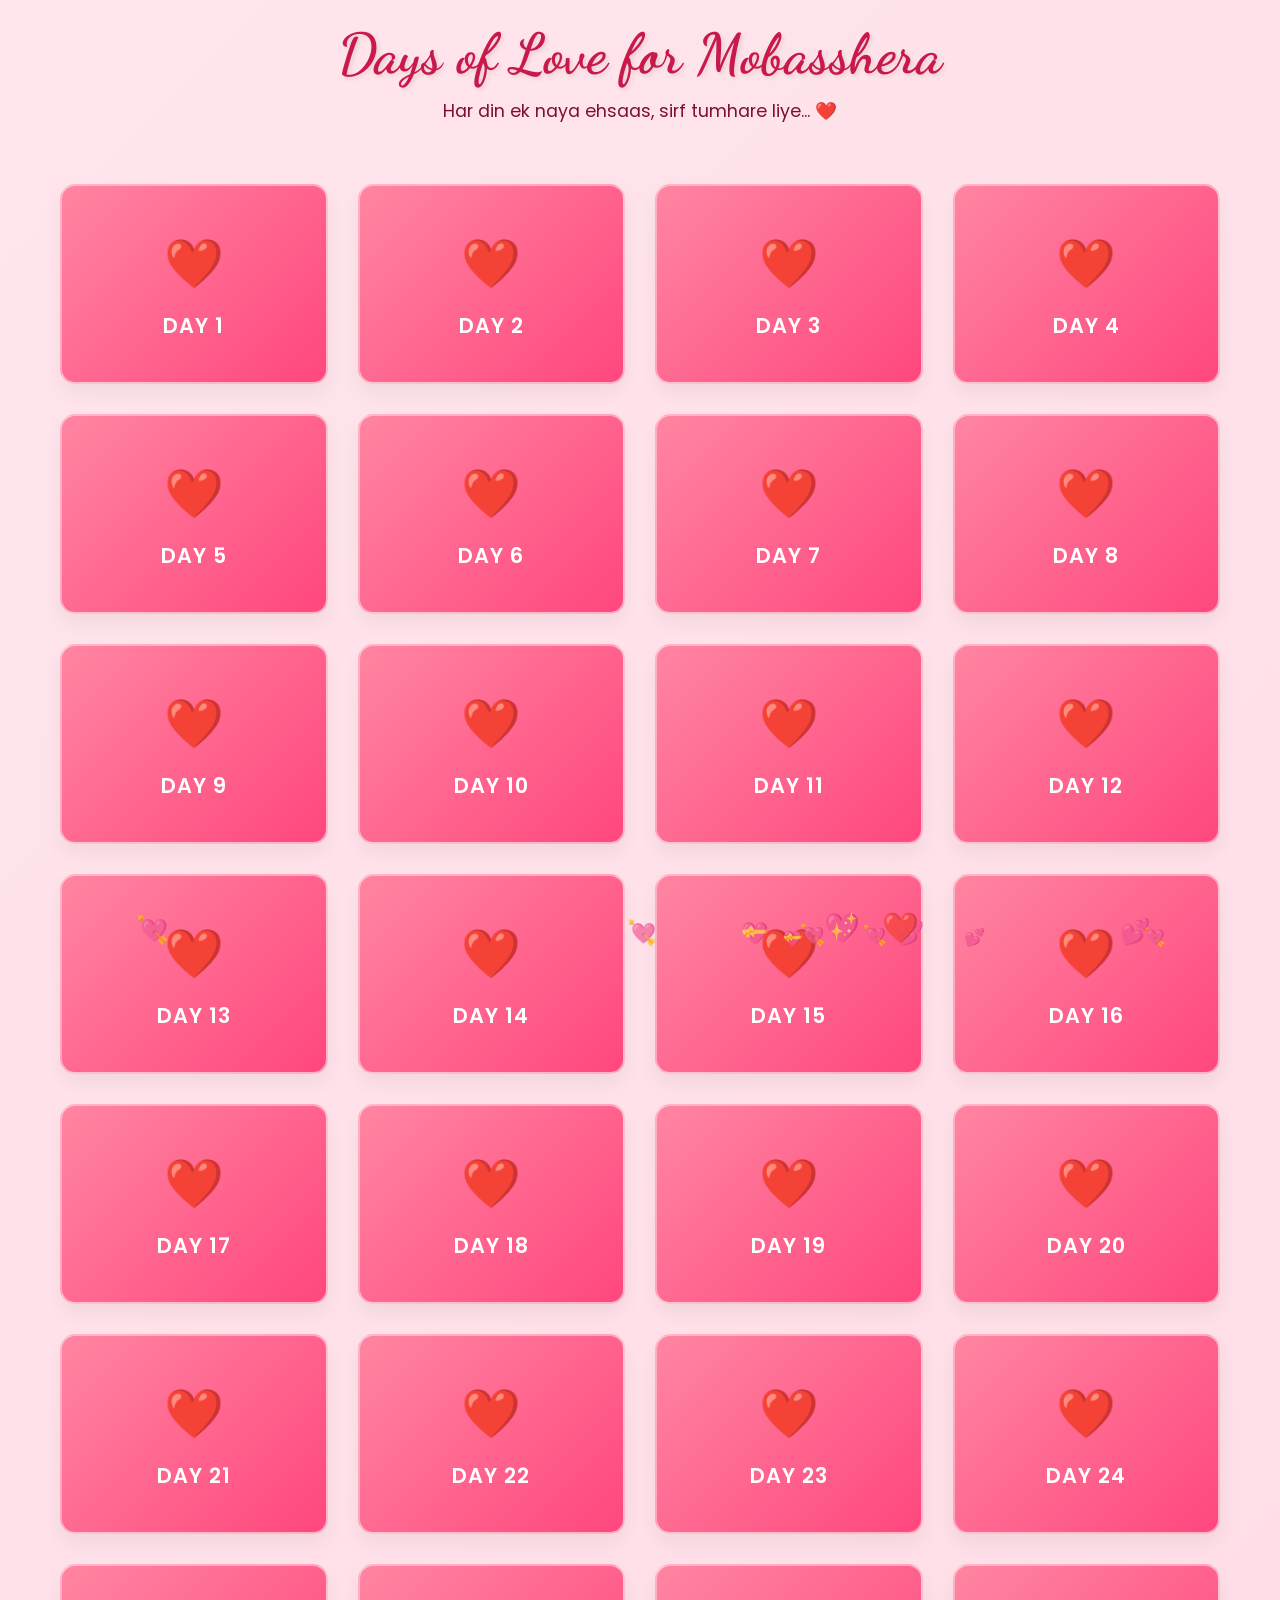
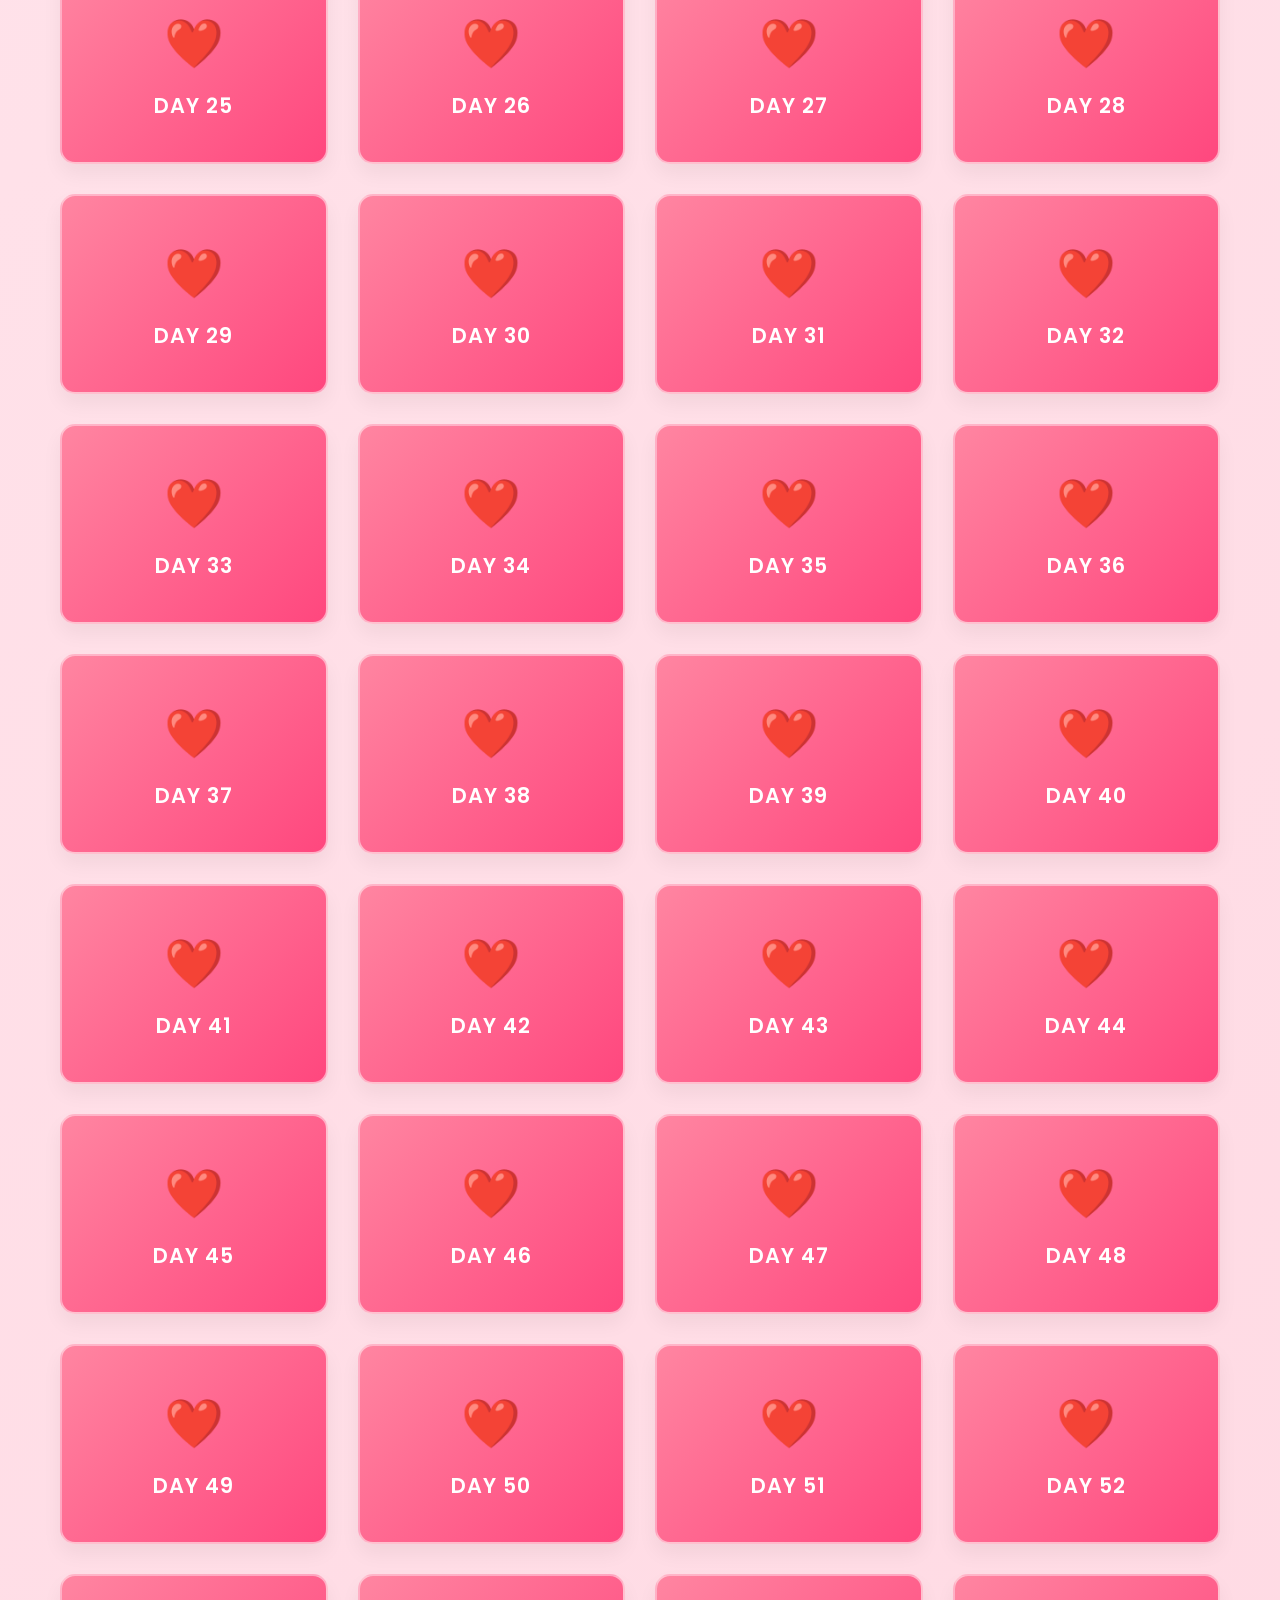
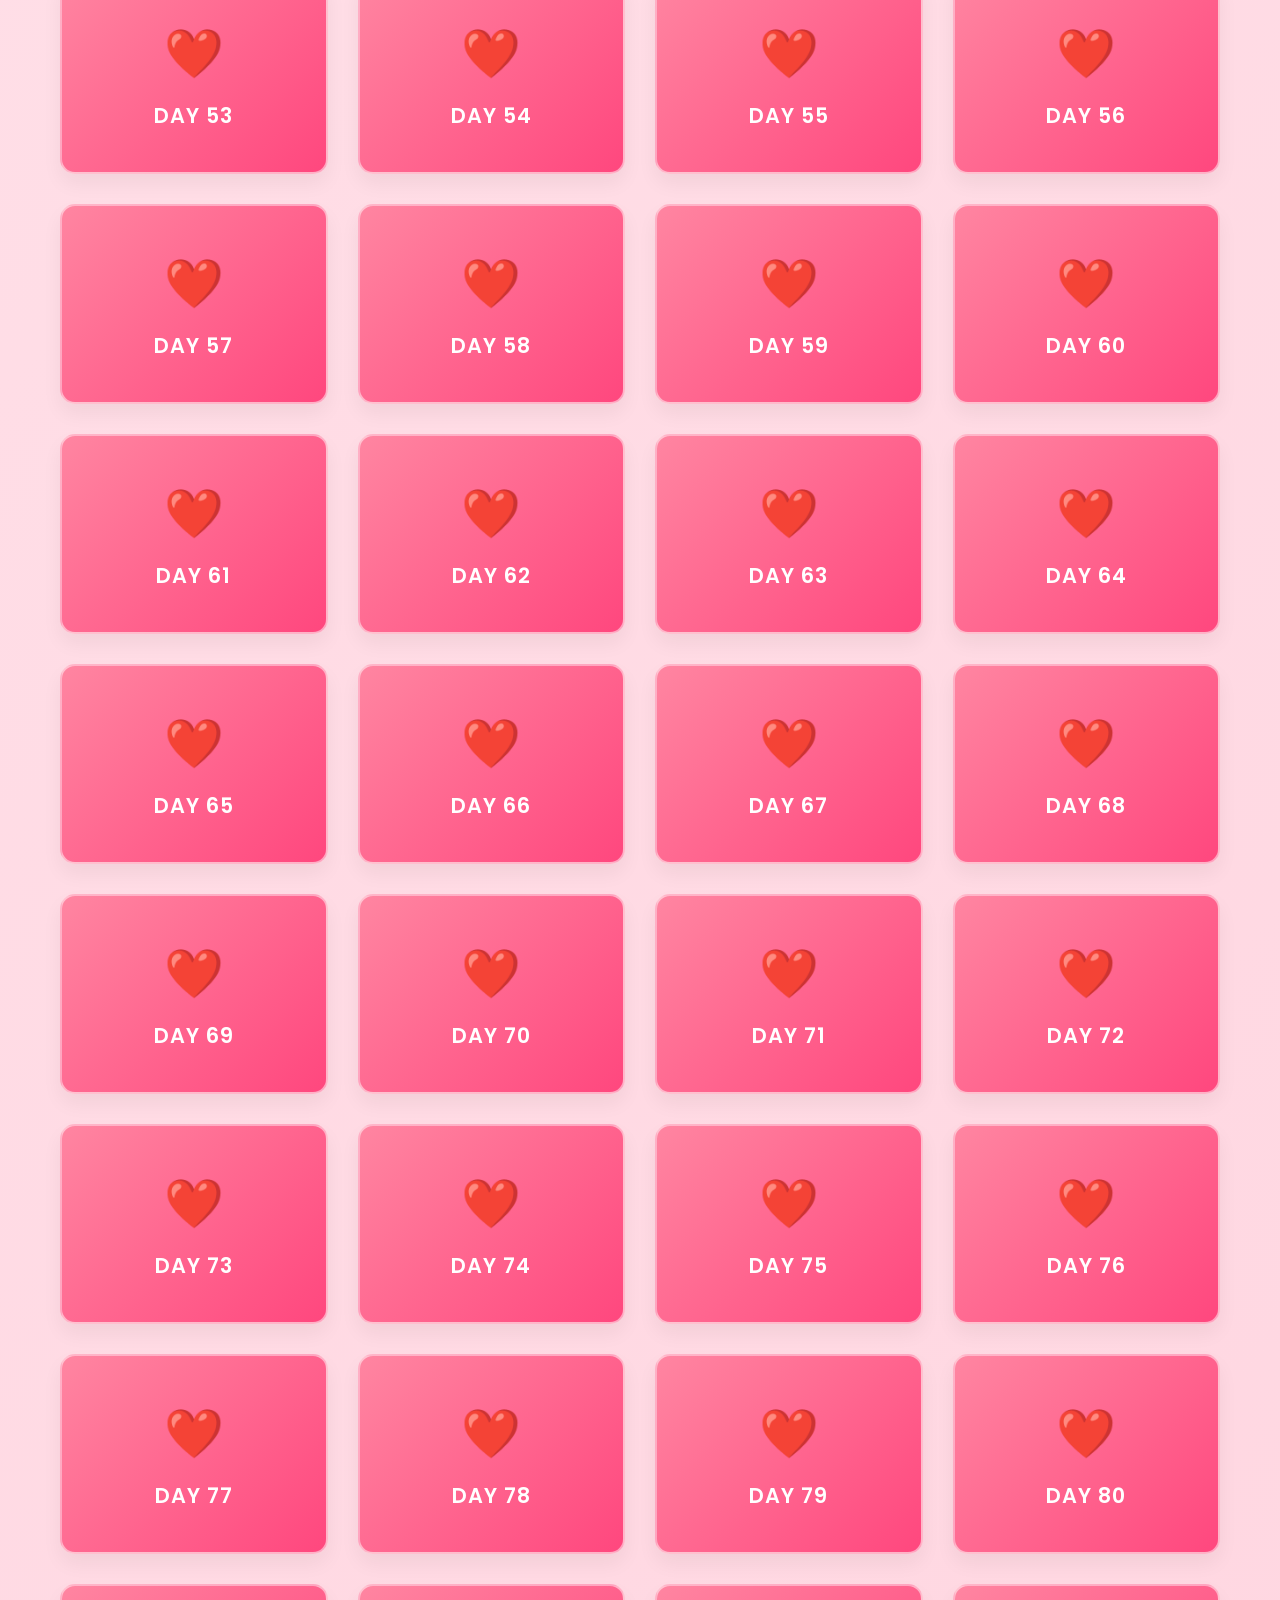
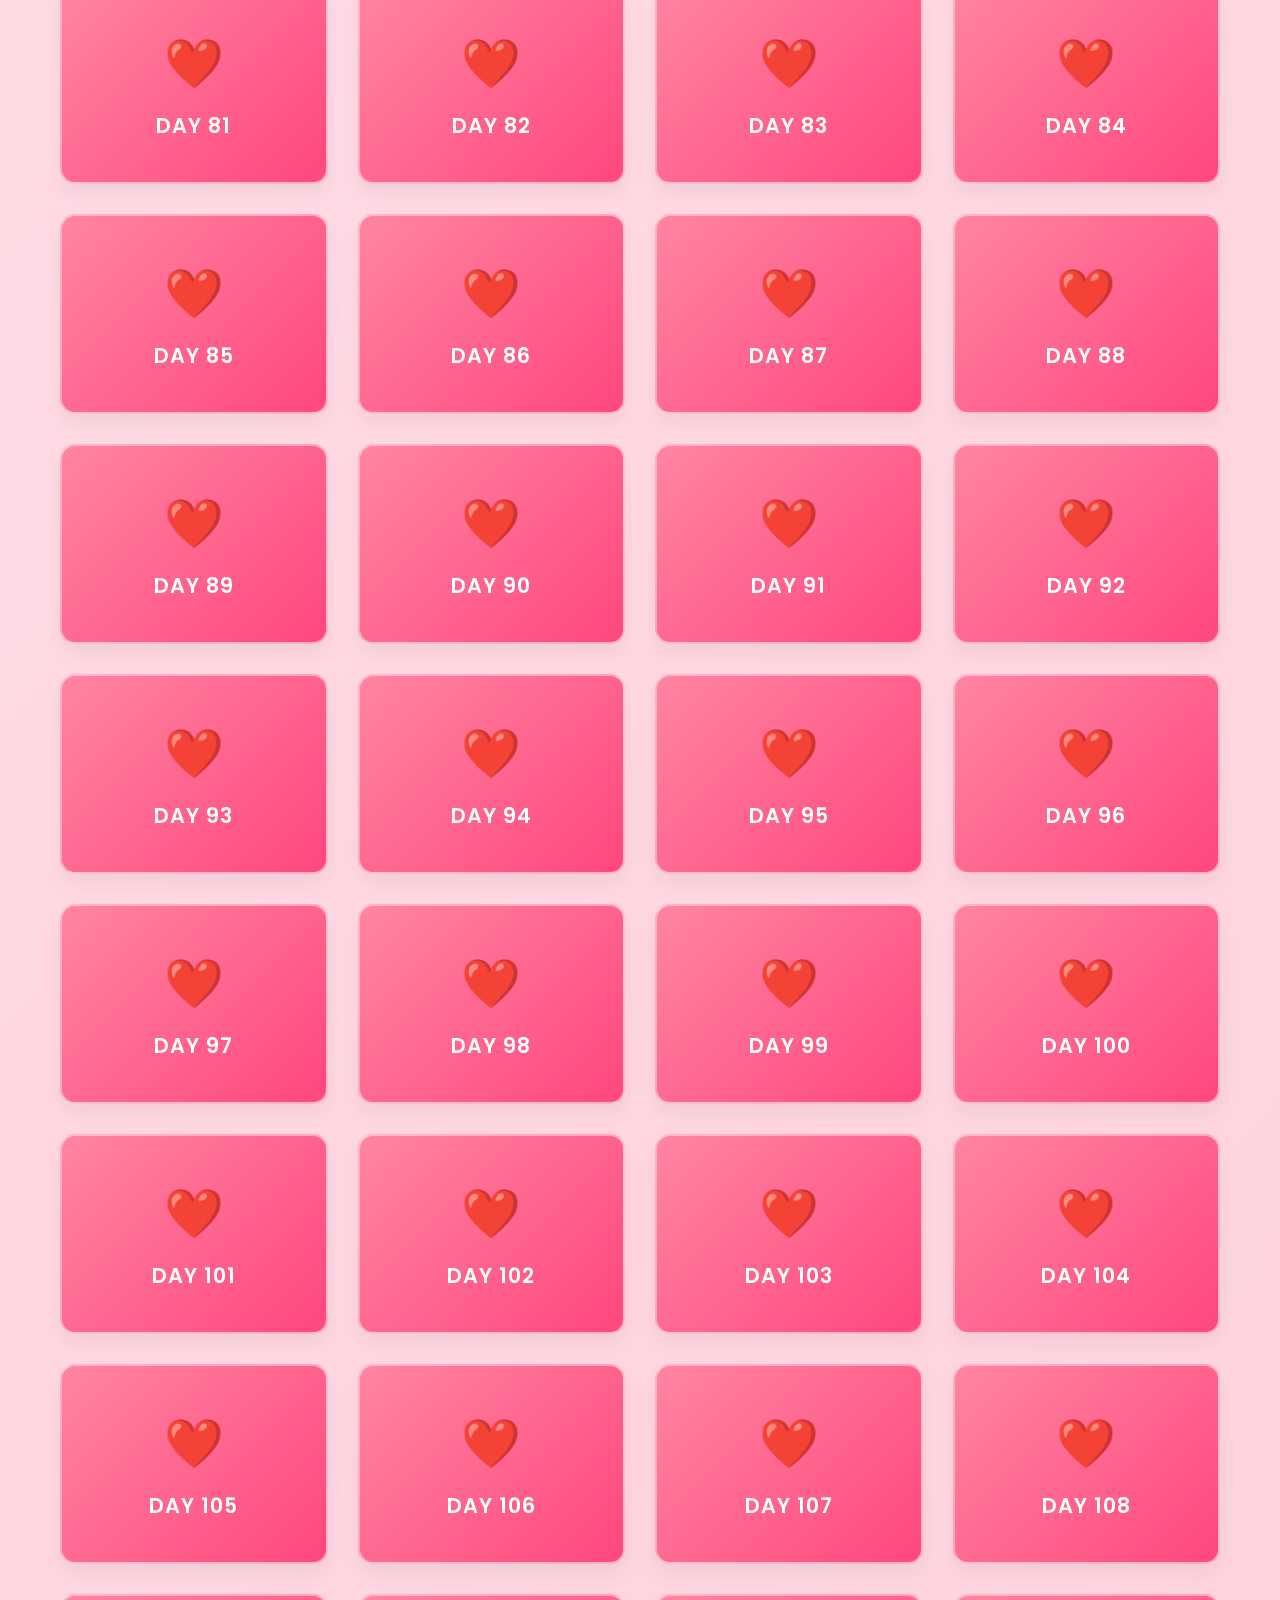
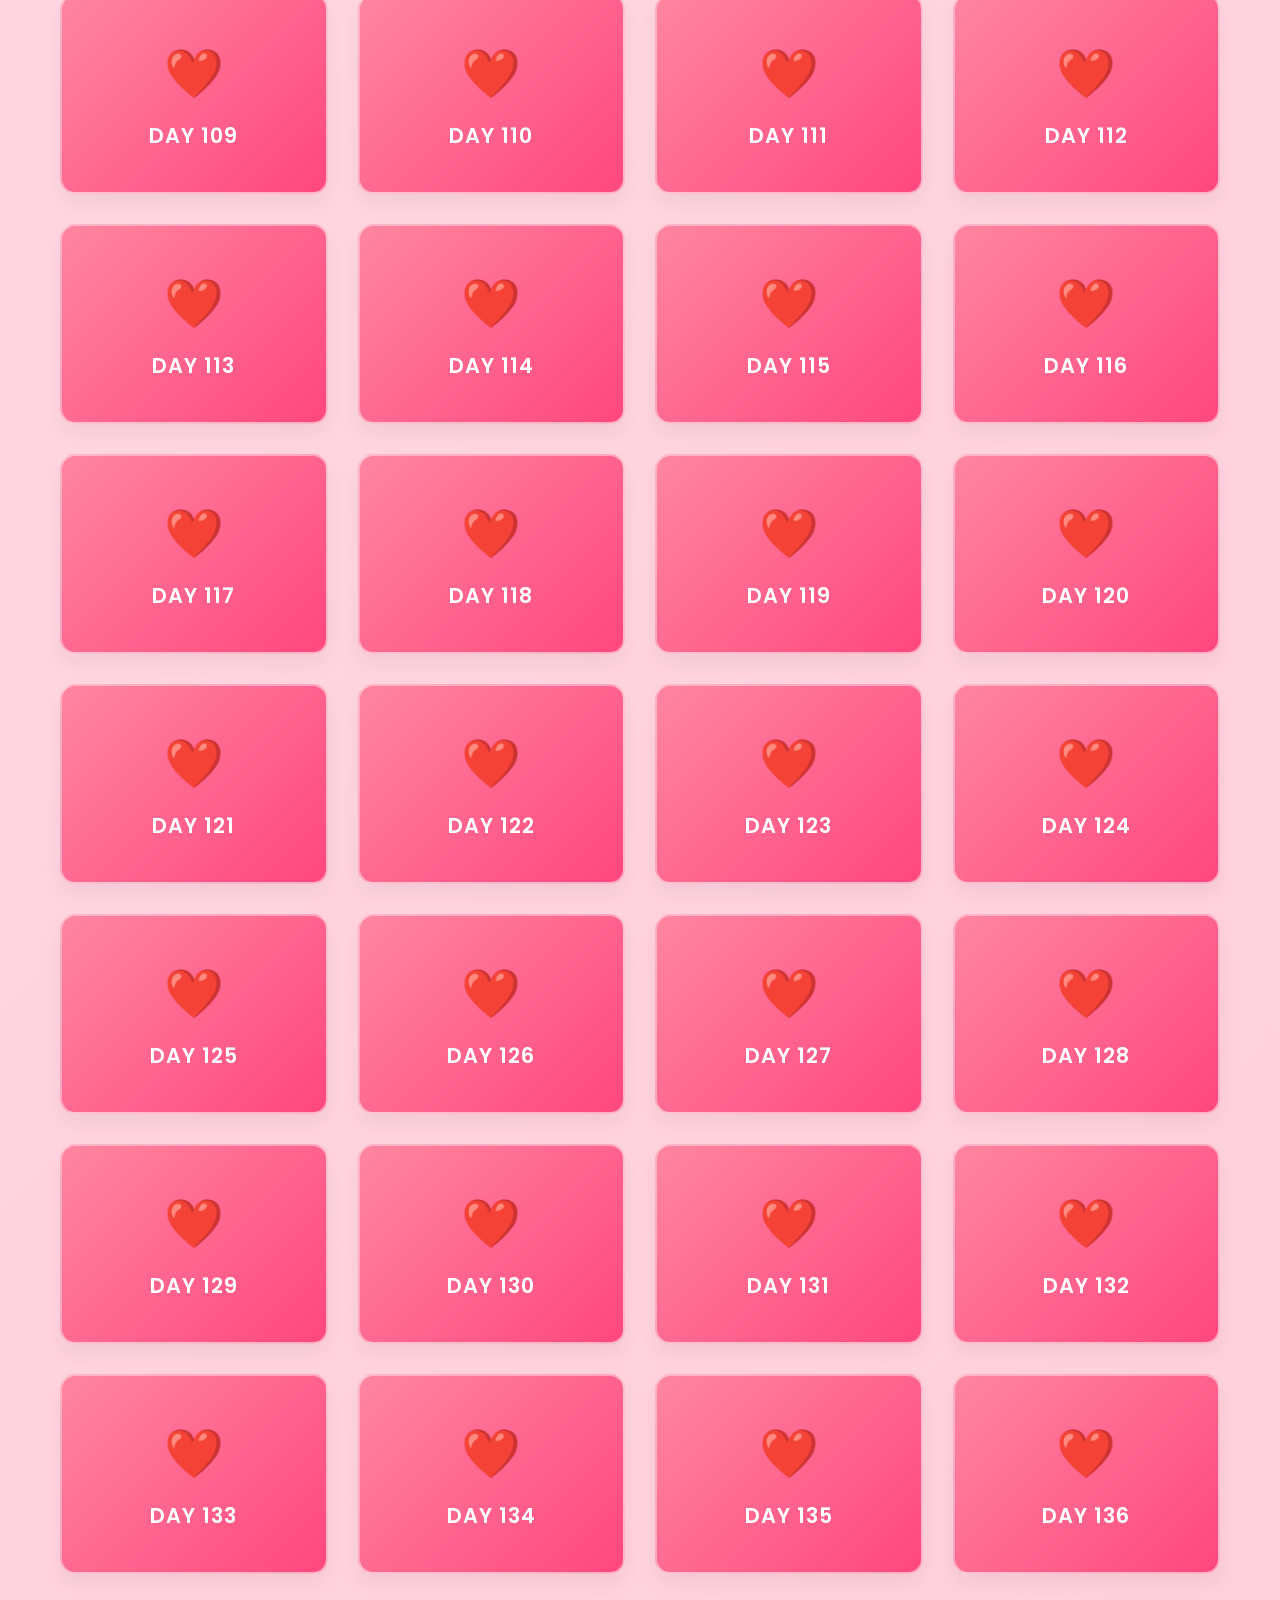
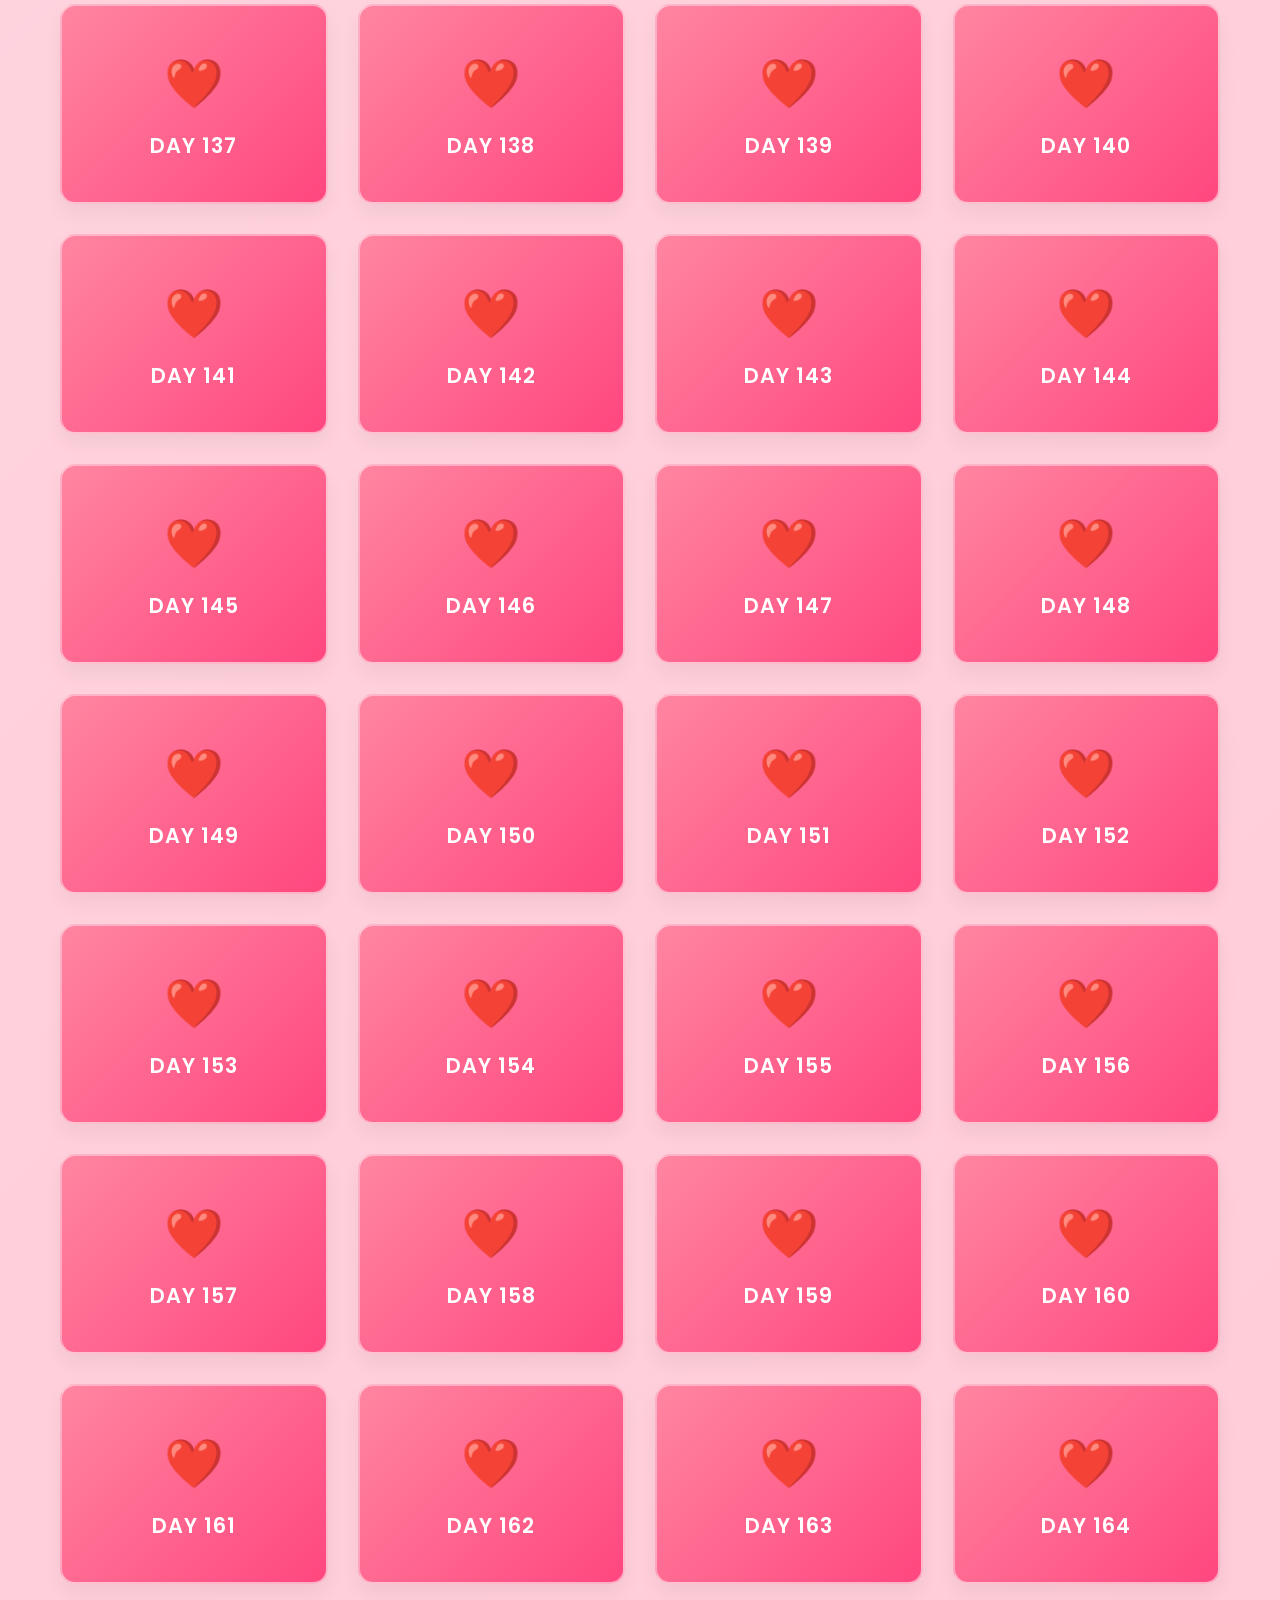
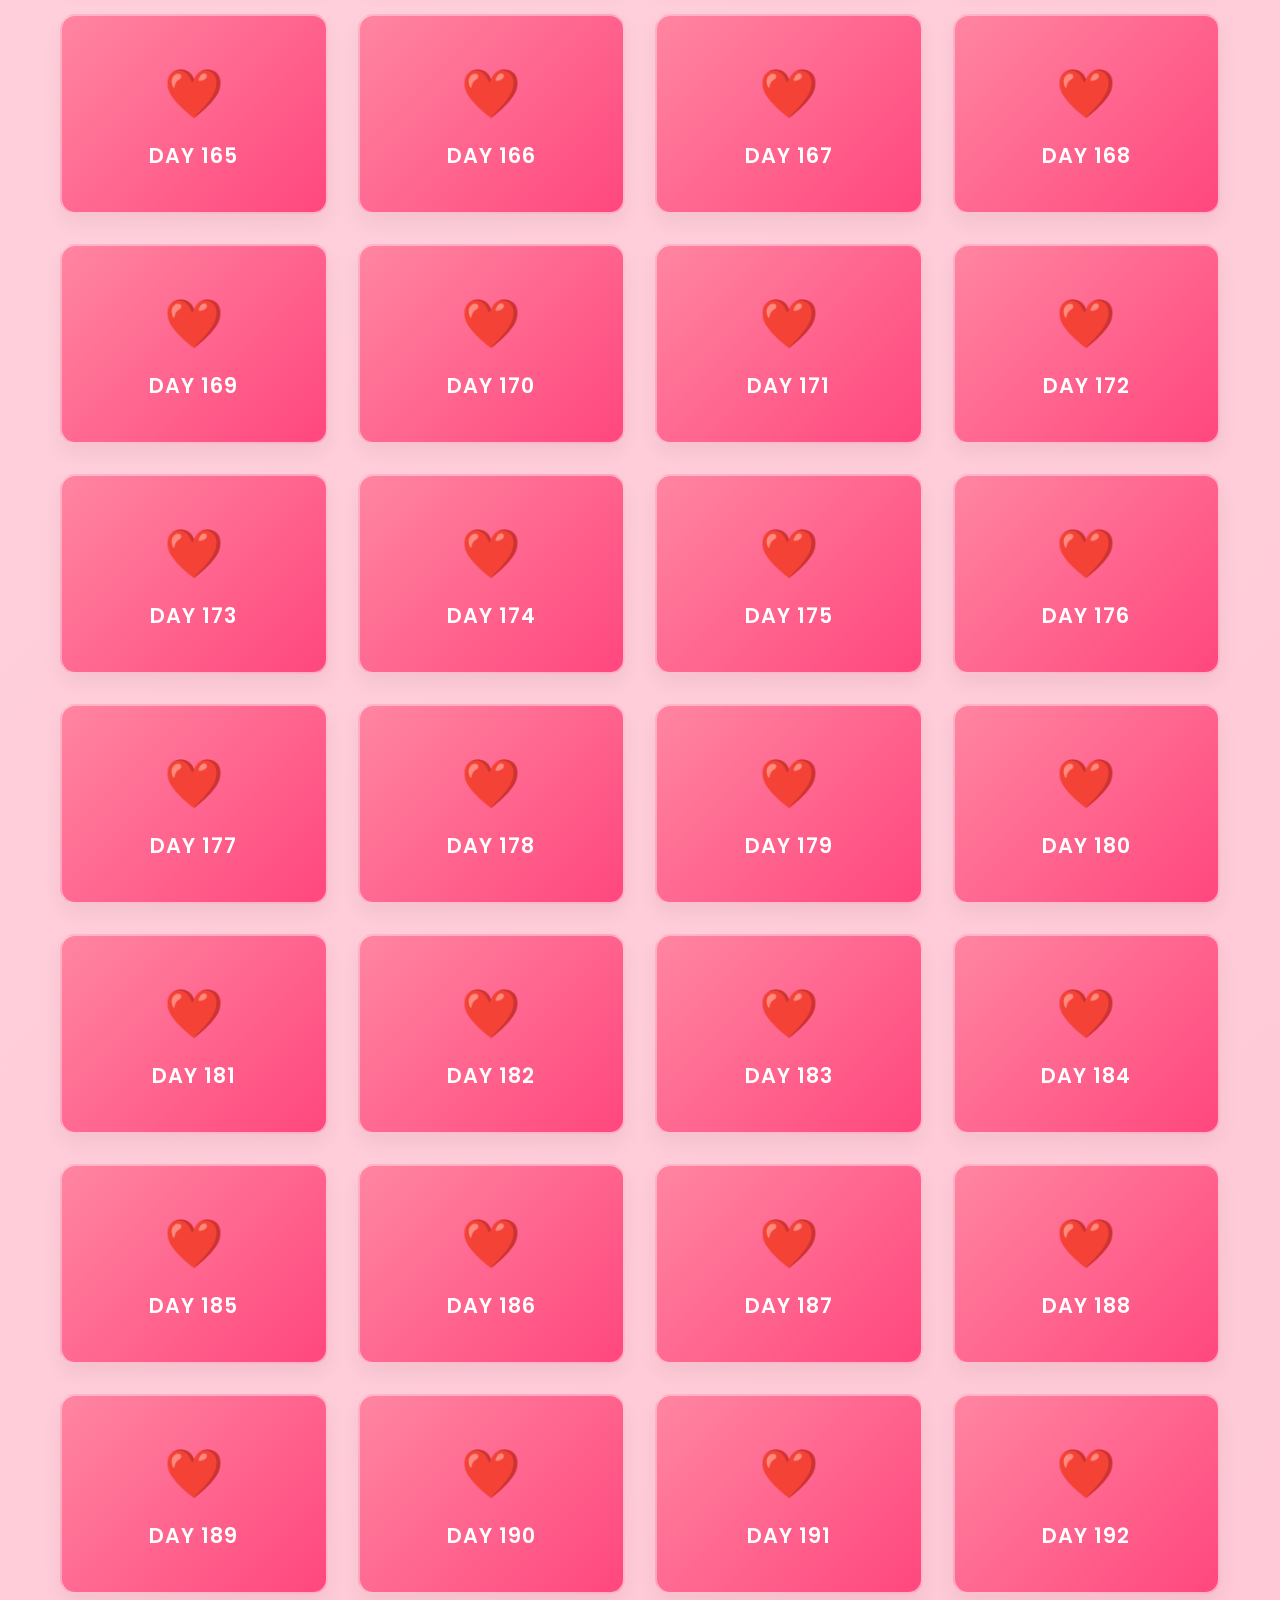
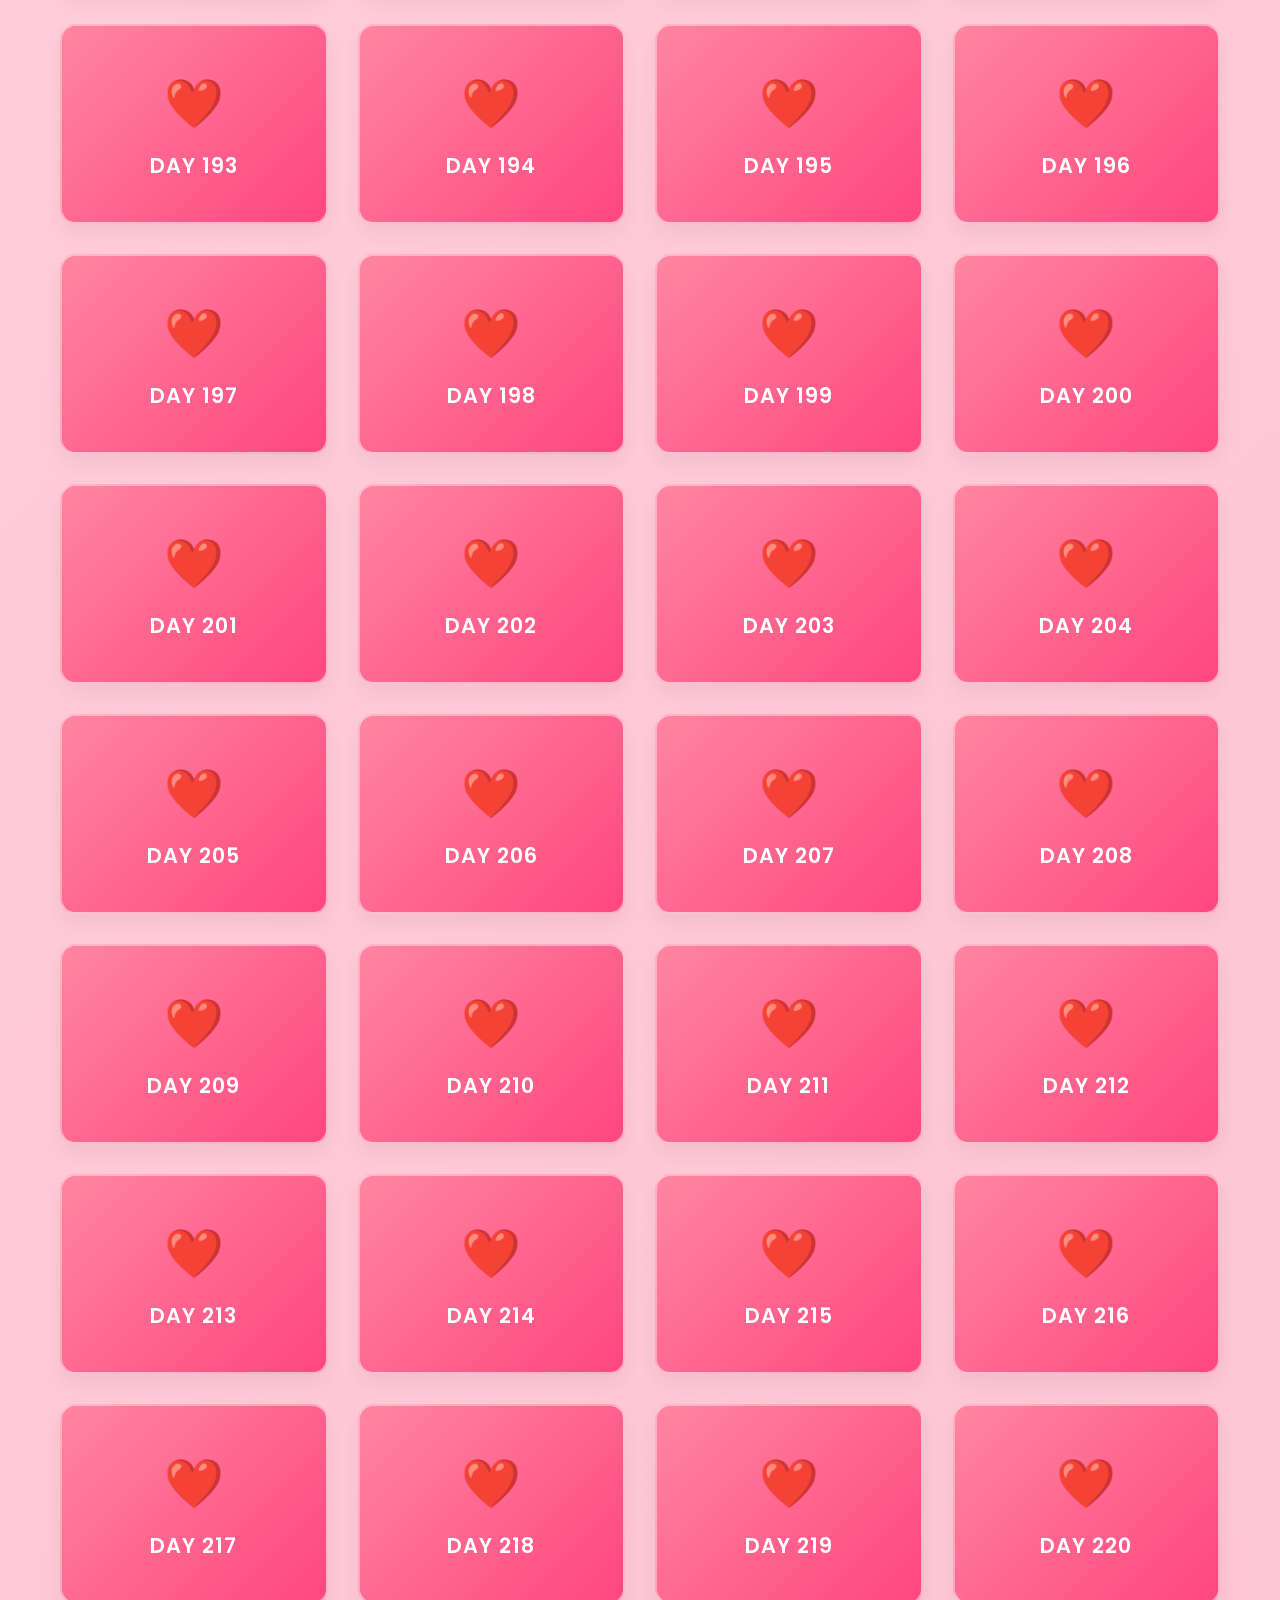
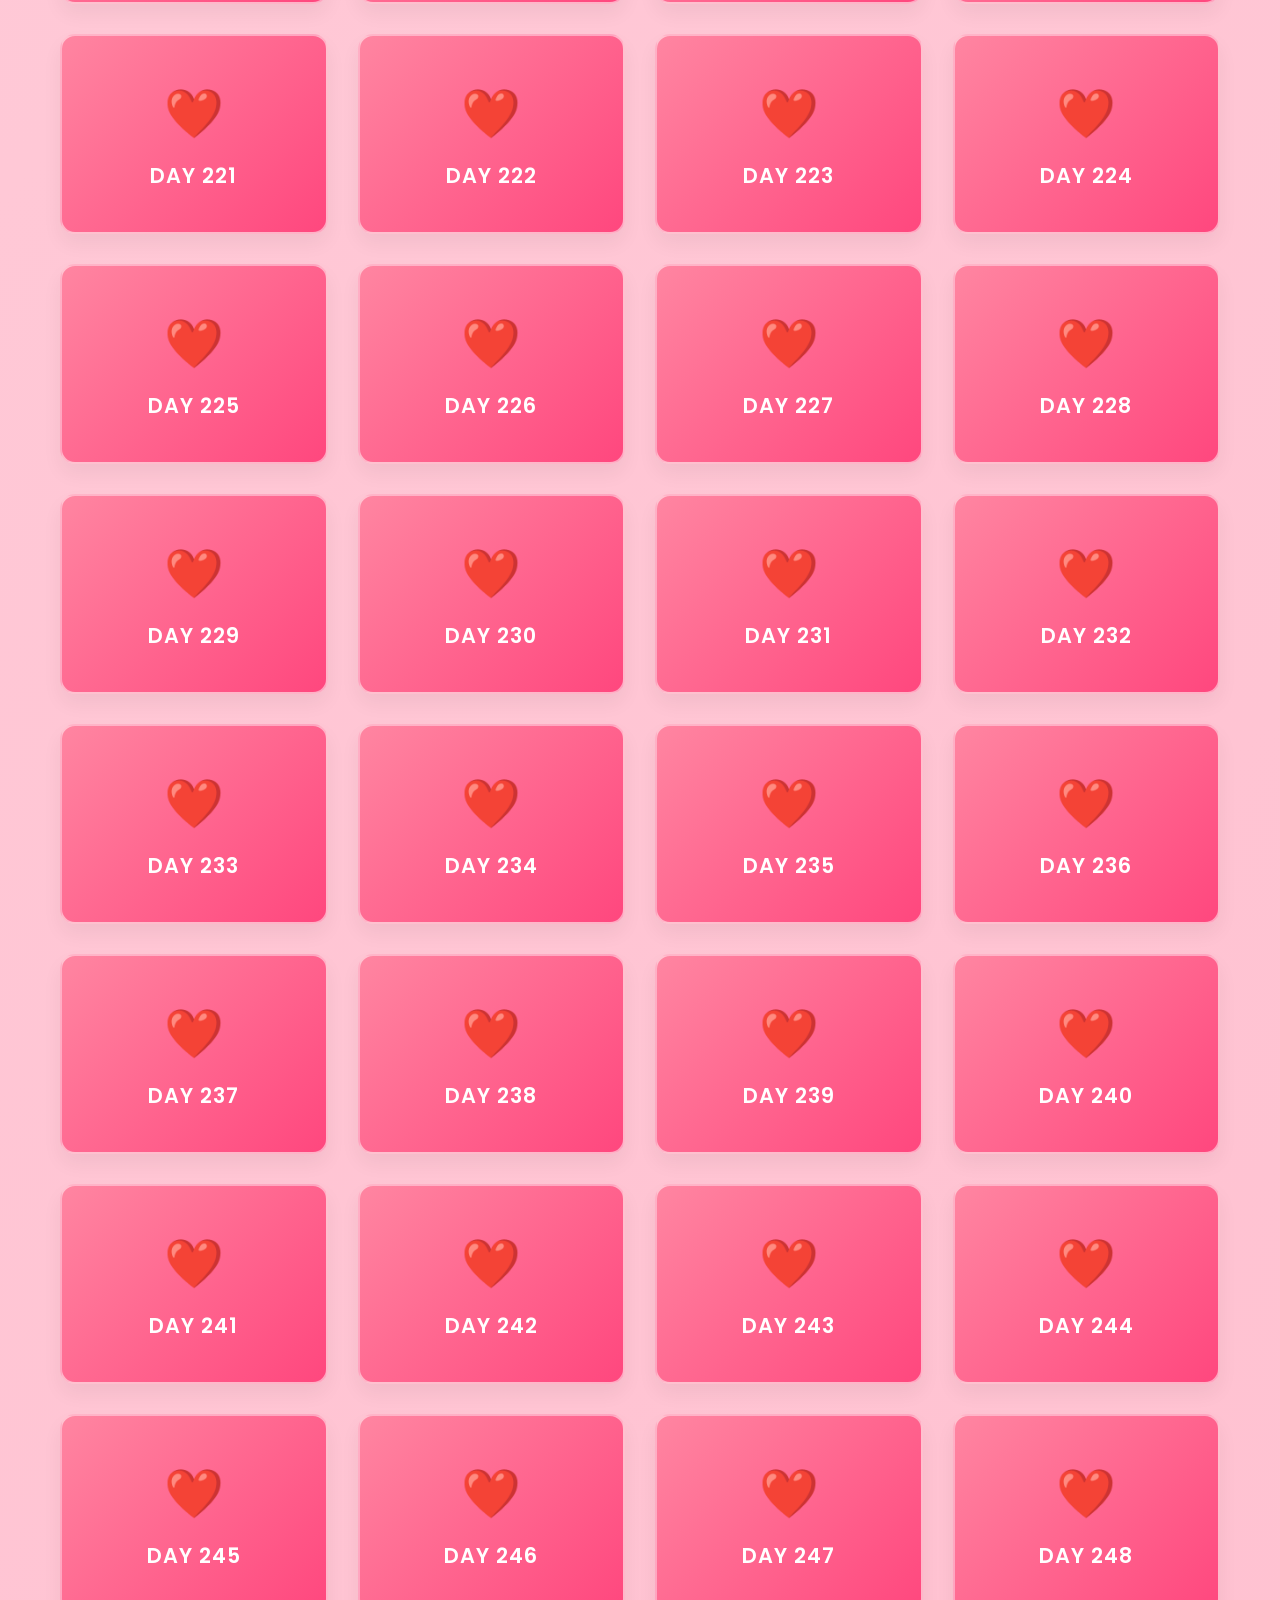
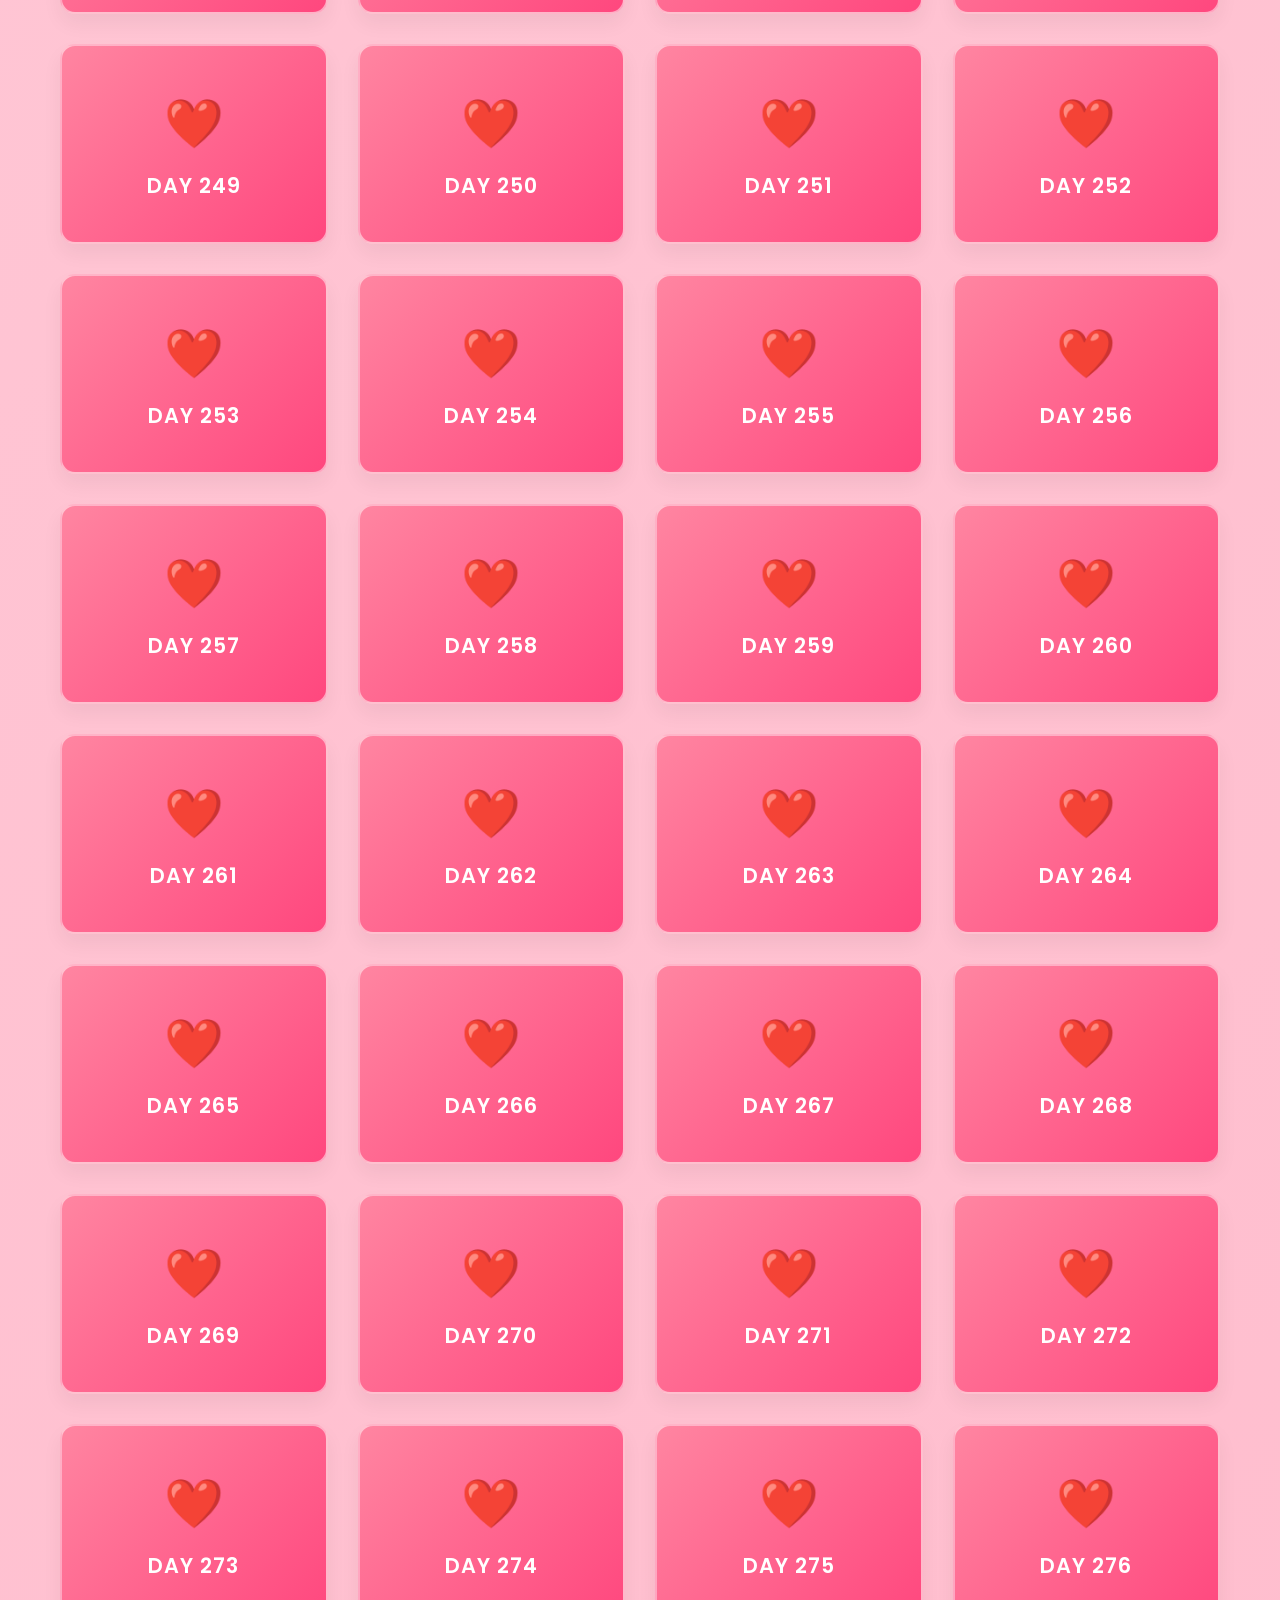
==== Mobasshera_Love_Letters/index.html @ 170d7a39 "Add files via upload" ====
<!DOCTYPE html>
<html lang="en">
<head>
    <meta charset="UTF-8">
    <meta name="viewport" content="width=device-width, initial-scale=1.0">
    <title>Mobasshera - 15 Days of Love</title>
    <link rel="stylesheet" href="style.css">
    <!-- Google Fonts for premium romantic feel -->
    <link href="https://fonts.googleapis.com/css2?family=Dancing+Script:wght@700&family=Poppins:wght@300;400;600&display=swap" rel="stylesheet">
</head>
<body>
    <!-- Floating Hearts Container -->
    <div id="hearts-container"></div>

    <header>
        <h1>Days of Love for Mobasshera</h1>
        <p>Har din ek naya ehsaas, sirf tumhare liye... ❤️</p>
    </header>

    <!-- Main Grid Container for 3D Cards -->
    <main id="letters-container" class="grid-container"></main>

    <!-- 3D Cinematic Lightbox Panel (Modal) -->
    <div id="letter-modal" class="modal">
        <div class="modal-content-wrapper">
            <span class="close-btn">&times;</span>
            <div class="modal-card-3d">
                <div class="modal-header">Day <span id="modal-day-num">1</span></div>
                <div id="modal-letter-text" class="modal-body"></div>
            </div>
        </div>
    </div>

    <script src="script.js"></script>
</body>
</html>
---- Mobasshera_Love_Letters/style.css ----
/* Global Styles */
* {
    box-sizing: border-box;
    margin: 0;
    padding: 0;
}

body {
    font-family: 'Poppins', sans-serif;
    background: linear-gradient(135deg, #ffe5ec 0%, #ffb3c6 100%);
    min-height: 100vh;
    overflow-x: hidden;
    padding: 20px;
    color: #4a0e17;
}

header {
    text-align: center;
    margin-bottom: 40px;
    animation: fadeInDown 1s ease-out;
}

header h1 {
    font-family: 'Dancing Script', cursive;
    font-size: 3.5rem;
    color: #c9184a;
    text-shadow: 2px 2px 4px rgba(0, 0, 0, 0.1);
    margin-bottom: 10px;
}

header p {
    font-size: 1.1rem;
    color: #800f2f;
    font-weight: 400;
}

/* Grid Layout */
.grid-container {
    display: grid;
    grid-template-columns: repeat(auto-fit, minmax(220px, 1fr));
    gap: 30px;
    max-width: 1200px;
    margin: 0 auto;
    padding: 20px;
}

/* 3D Flip Card Scene */
.card-scene {
    perspective: 1000px;
    height: 200px;
    cursor: pointer;
}

.card-3d {
    width: 100%;
    height: 100%;
    position: relative;
    transform-style: preserve-3d;
    transition: transform 0.8s cubic-bezier(0.175, 0.885, 0.32, 1.275);
    box-shadow: 0 10px 20px rgba(0,0,0,0.05);
    border-radius: 15px;
}

.card-scene:hover .card-3d {
    transform: rotateY(180deg);
}

/* Card Front & Back Sides */
.card-face {
    position: absolute;
    width: 100%;
    height: 100%;
    backface-visibility: hidden;
    border-radius: 15px;
    display: flex;
    flex-direction: column;
    align-items: center;
    justify-content: center;
    border: 2px solid rgba(255, 255, 255, 0.5);
}

.card-front {
    background: linear-gradient(135deg, #ff85a1 0%, #ff477e 100%);
    color: white;
}

.card-front .heart-icon {
    font-size: 3rem;
    margin-bottom: 10px;
    animation: pulse 1.5s infinite;
}

.card-front .day-tag {
    font-size: 1.3rem;
    font-weight: 600;
    letter-spacing: 1px;
}

.card-back {
    background: #ffffff;
    transform: rotateY(180deg);
    color: #ff477e;
    padding: 20px;
    text-align: center;
}

.card-back .click-to-read {
    font-size: 0.9rem;
    margin-top: 15px;
    font-weight: 600;
    text-transform: uppercase;
    background: #fff0f3;
    padding: 5px 15px;
    border-radius: 20px;
}

/* Cinematic 3D Modal/Lightbox */
.modal {
    display: none;
    position: fixed;
    z-index: 1000;
    left: 0;
    top: 0;
    width: 100%;
    height: 100%;
    background-color: rgba(74, 14, 23, 0.6);
    backdrop-filter: blur(8px);
    justify-content: center;
    align-items: center;
    perspective: 1200px;
}

.modal-content-wrapper {
    position: relative;
    width: 90%;
    max-width: 500px;
}

.modal-card-3d {
    background: #ffffff;
    padding: 40px;
    border-radius: 25px;
    border: 3px solid #ff85a1;
    transform: rotateX(20deg) scale(0.8);
    opacity: 0;
    transition: all 0.5s cubic-bezier(0.175, 0.885, 0.32, 1.275);
    box-shadow: 0 25px 50px rgba(0,0,0,0.3);
}

.modal.active {
    display: flex;
}

.modal.active .modal-card-3d {
    transform: rotateX(0deg) scale(1);
    opacity: 1;
}

.close-btn {
    position: absolute;
    right: -15px;
    top: -45px;
    color: white;
    font-size: 2.5rem;
    font-weight: bold;
    cursor: pointer;
    transition: transform 0.3s;
}

.close-btn:hover {
    transform: scale(1.2);
}

.modal-header {
    font-family: 'Dancing Script', cursive;
    font-size: 2.5rem;
    color: #c9184a;
    text-align: center;
    margin-bottom: 20px;
    border-bottom: 2px dashed #ffb3c6;
    padding-bottom: 10px;
}

.modal-body {
    font-size: 1.2rem;
    line-height: 1.6;
    text-align: center;
    color: #4a0e17;
}

/* Ambient Floating Hearts */
#hearts-container {
    position: fixed;
    top: 0;
    left: 0;
    width: 100%;
    height: 100%;
    pointer-events: none;
    z-index: 1;
}

.floating-heart {
    position: absolute;
    bottom: -50px;
    font-size: 20px;
    opacity: 0.7;
    animation: floatUp 6s linear infinite;
}

/* Animations */
@keyframes floatUp {
    0% {
        transform: translateY(0) rotate(0deg);
        opacity: 1;
    }
    100% {
        transform: translateY(-105vh) rotate(360deg);
        opacity: 0;
    }
}

@keyframes pulse {
    0% { transform: scale(1); }
    50% { transform: scale(1.1); }
    100% { transform: scale(1); }
}

@keyframes fadeInDown {
    from {
        opacity: 0;
        transform: translateY(-20px);
    }
    to {
        opacity: 1;
        transform: translateY(0);
    }
}
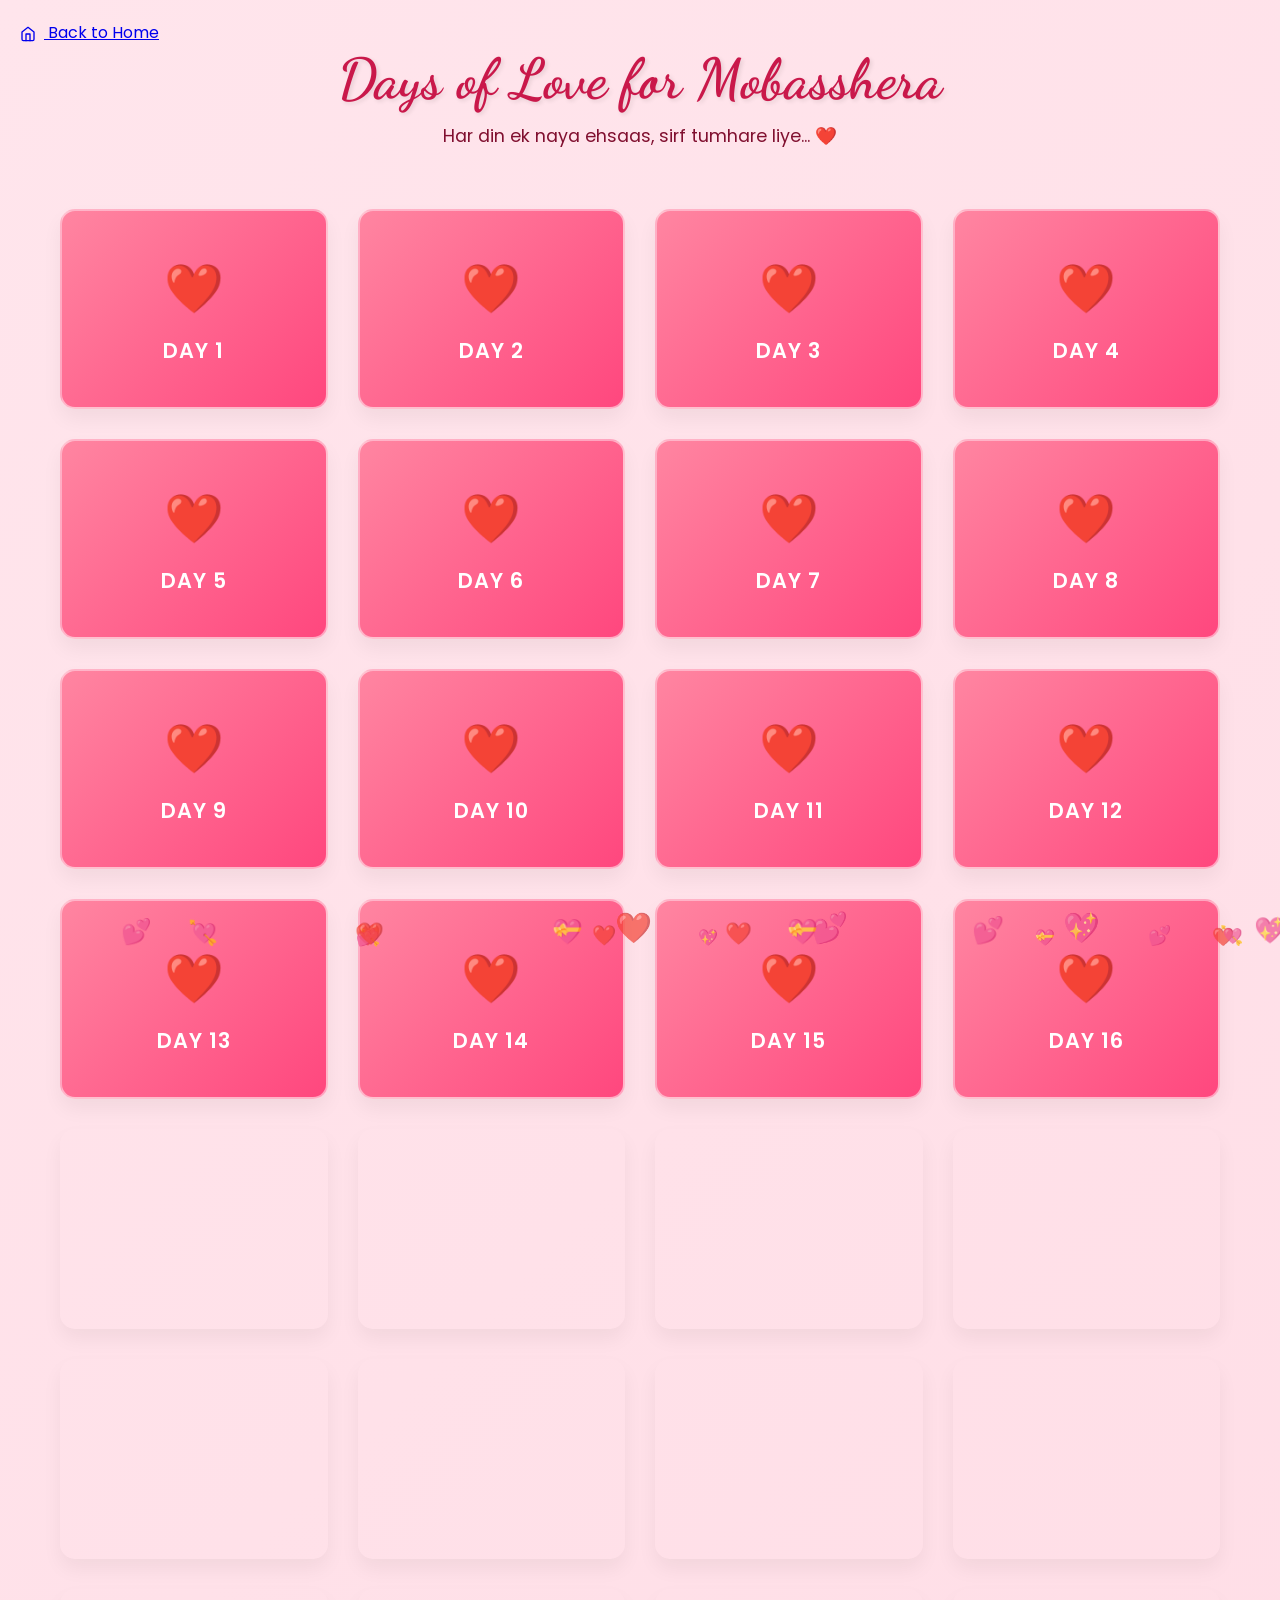
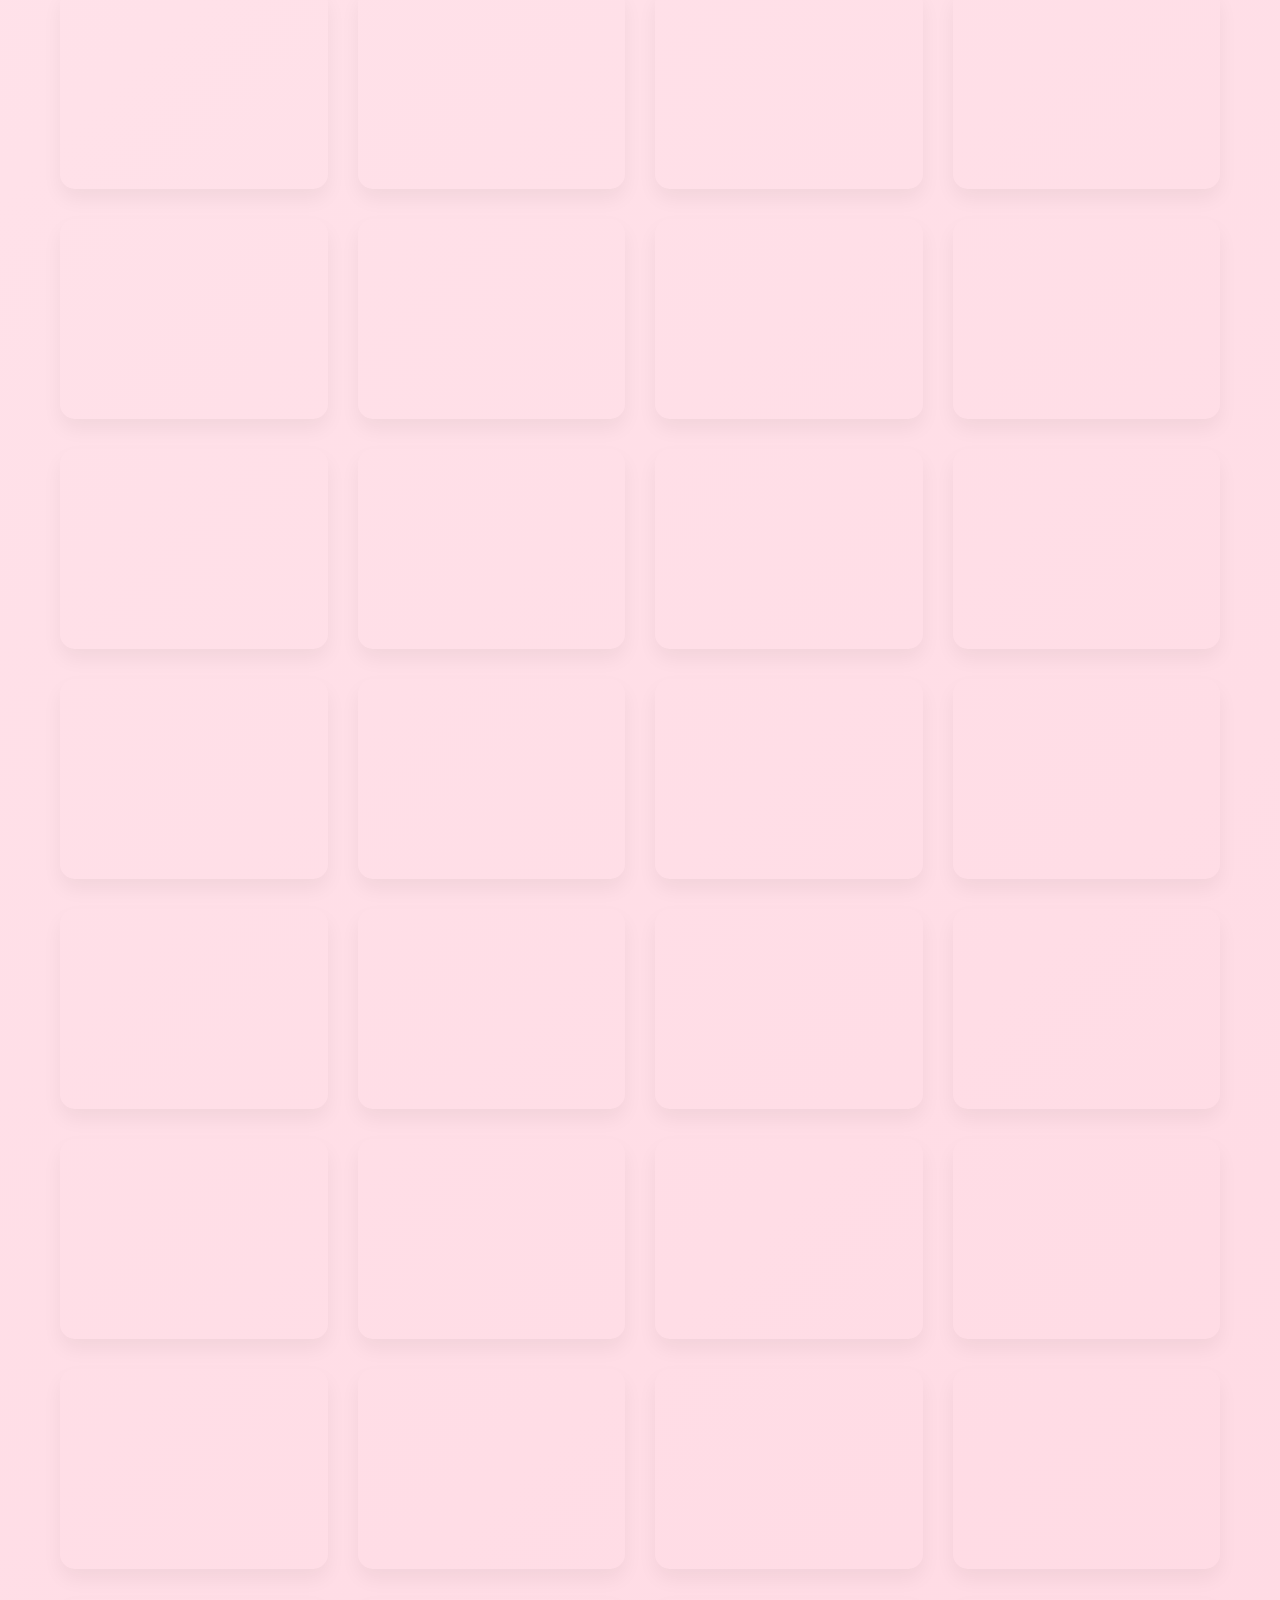
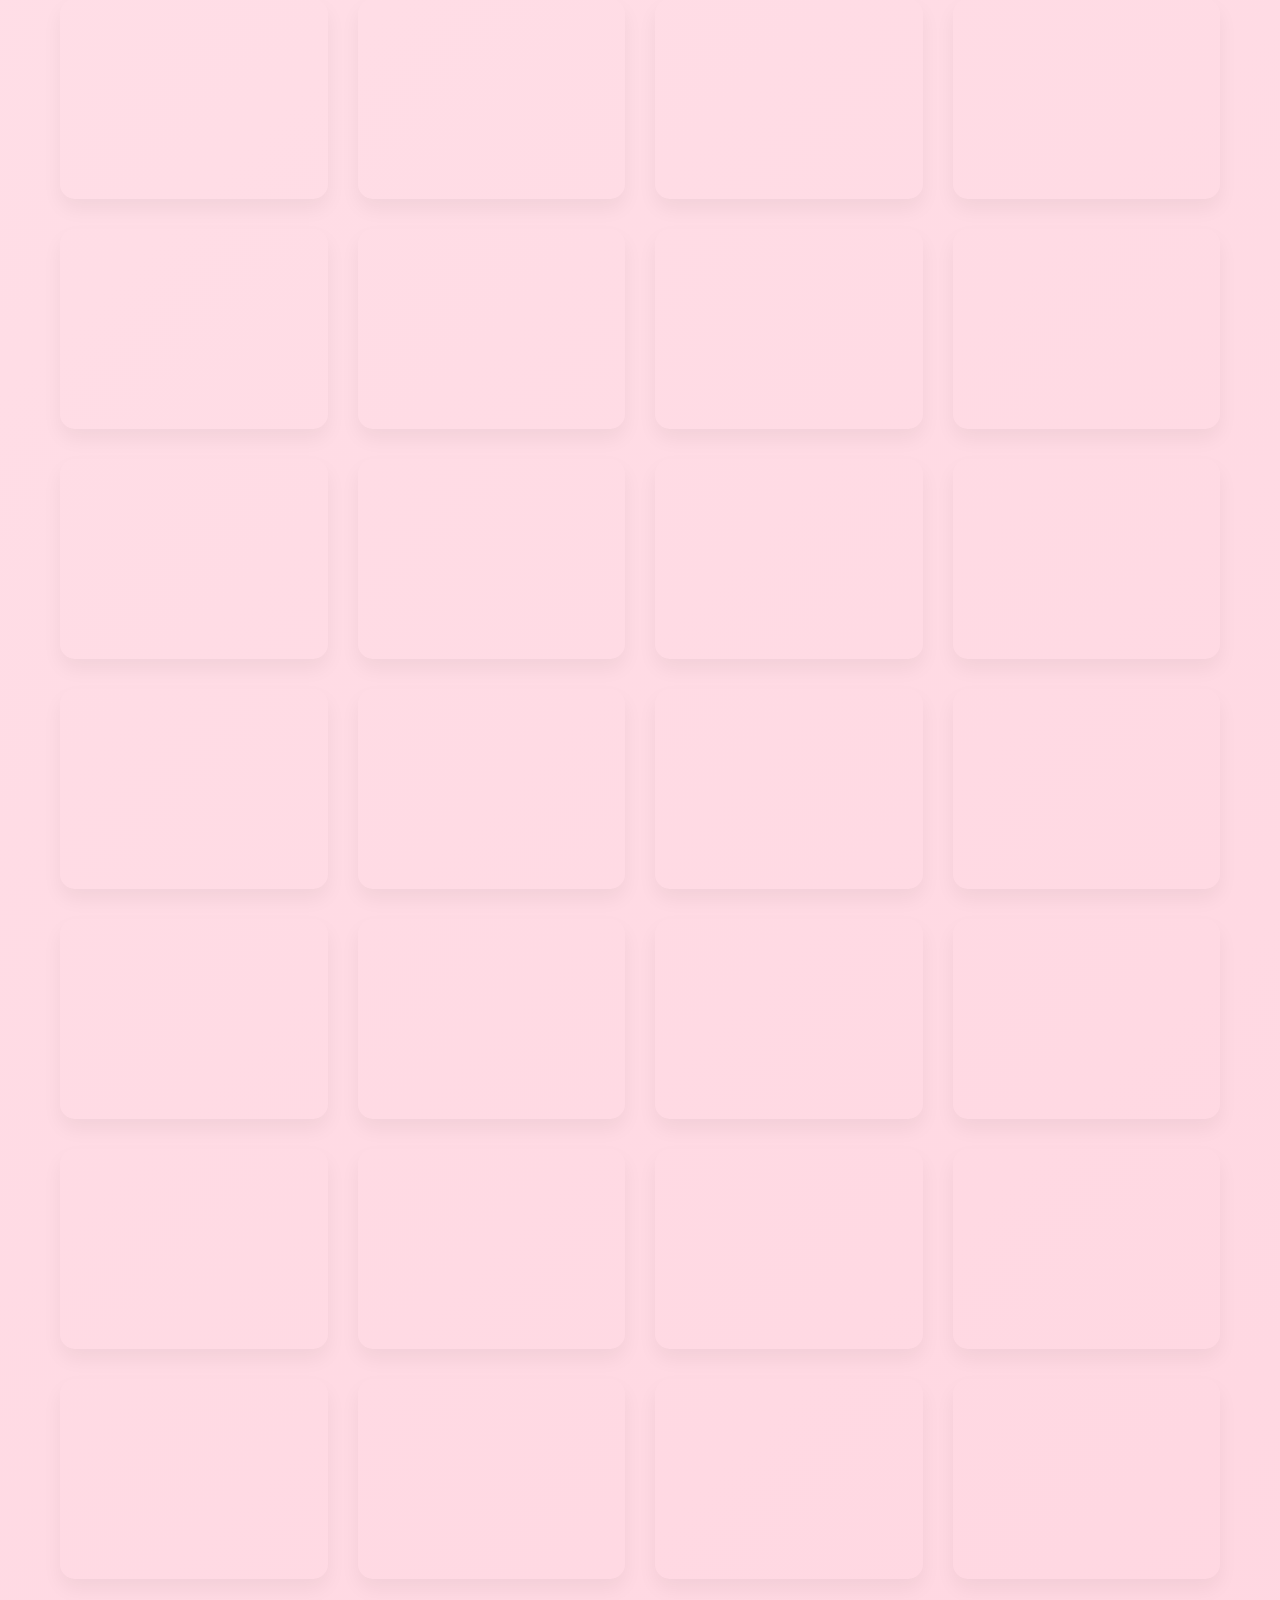
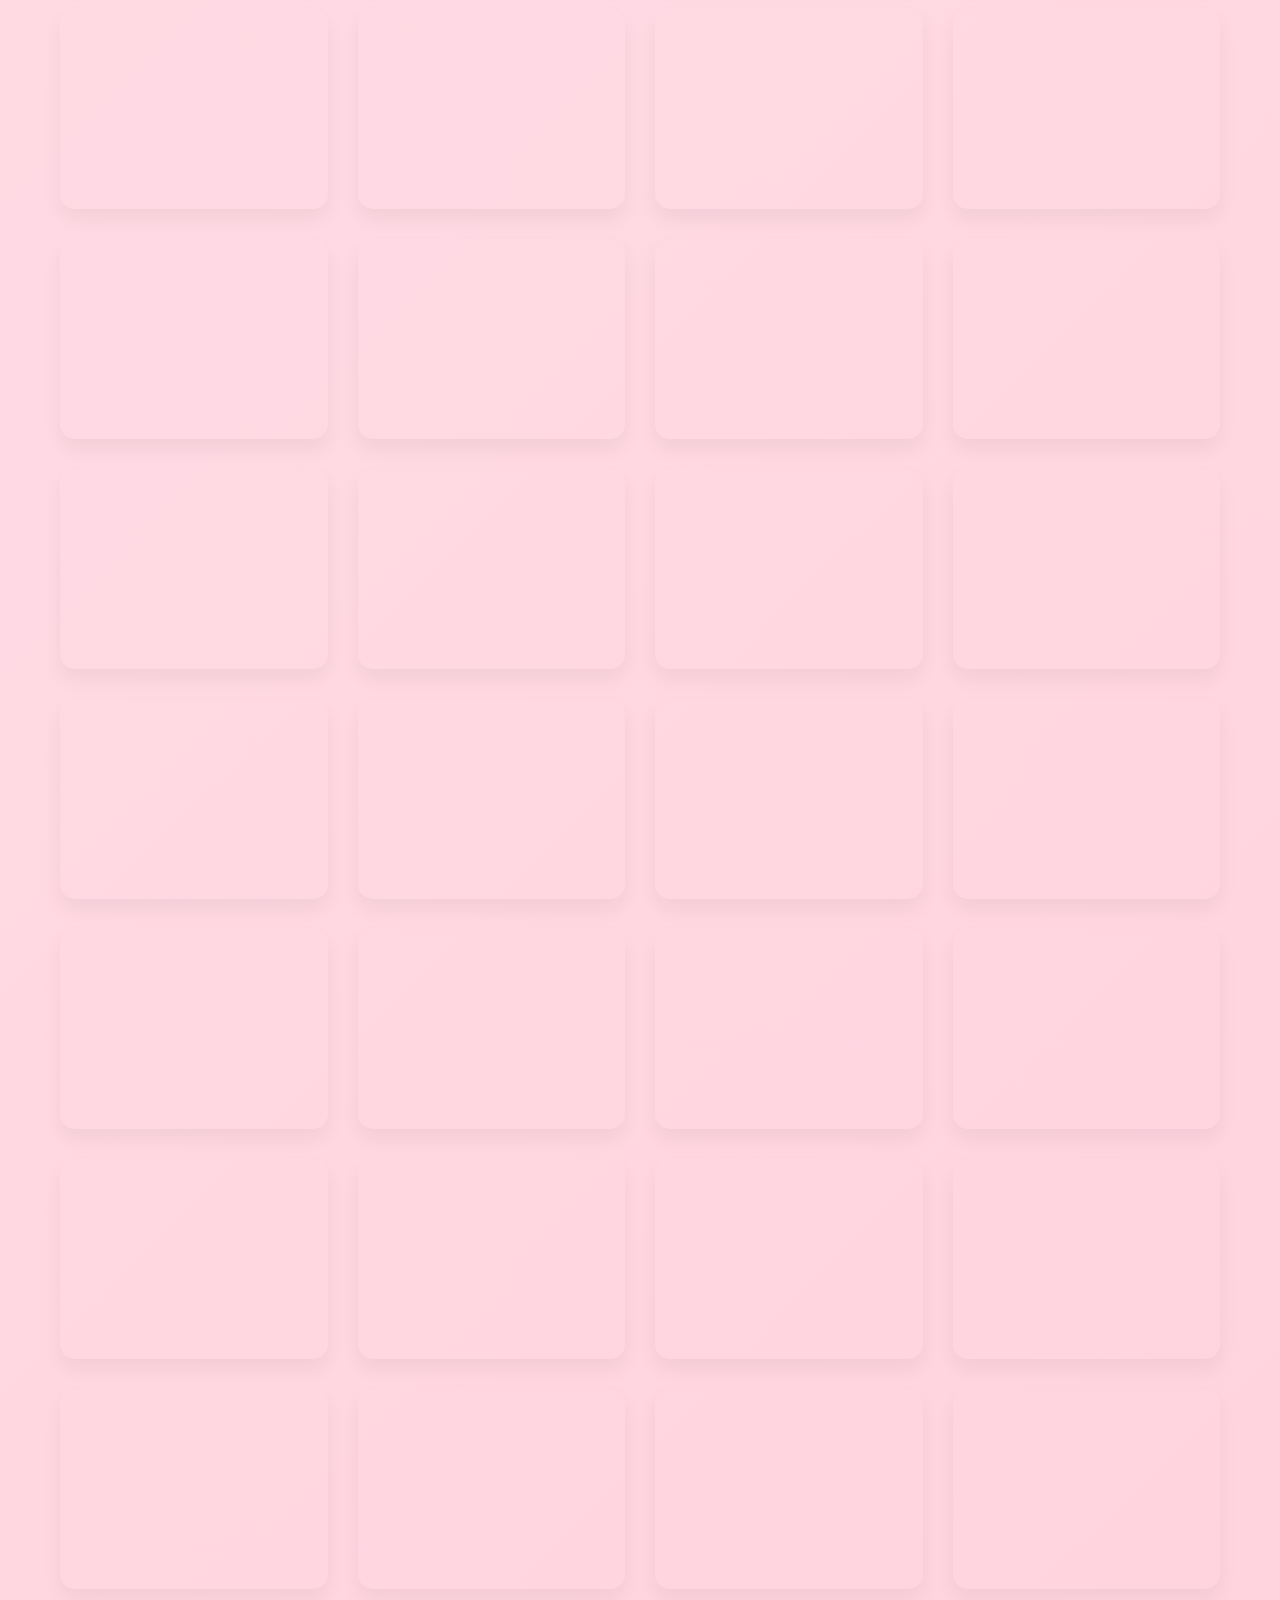
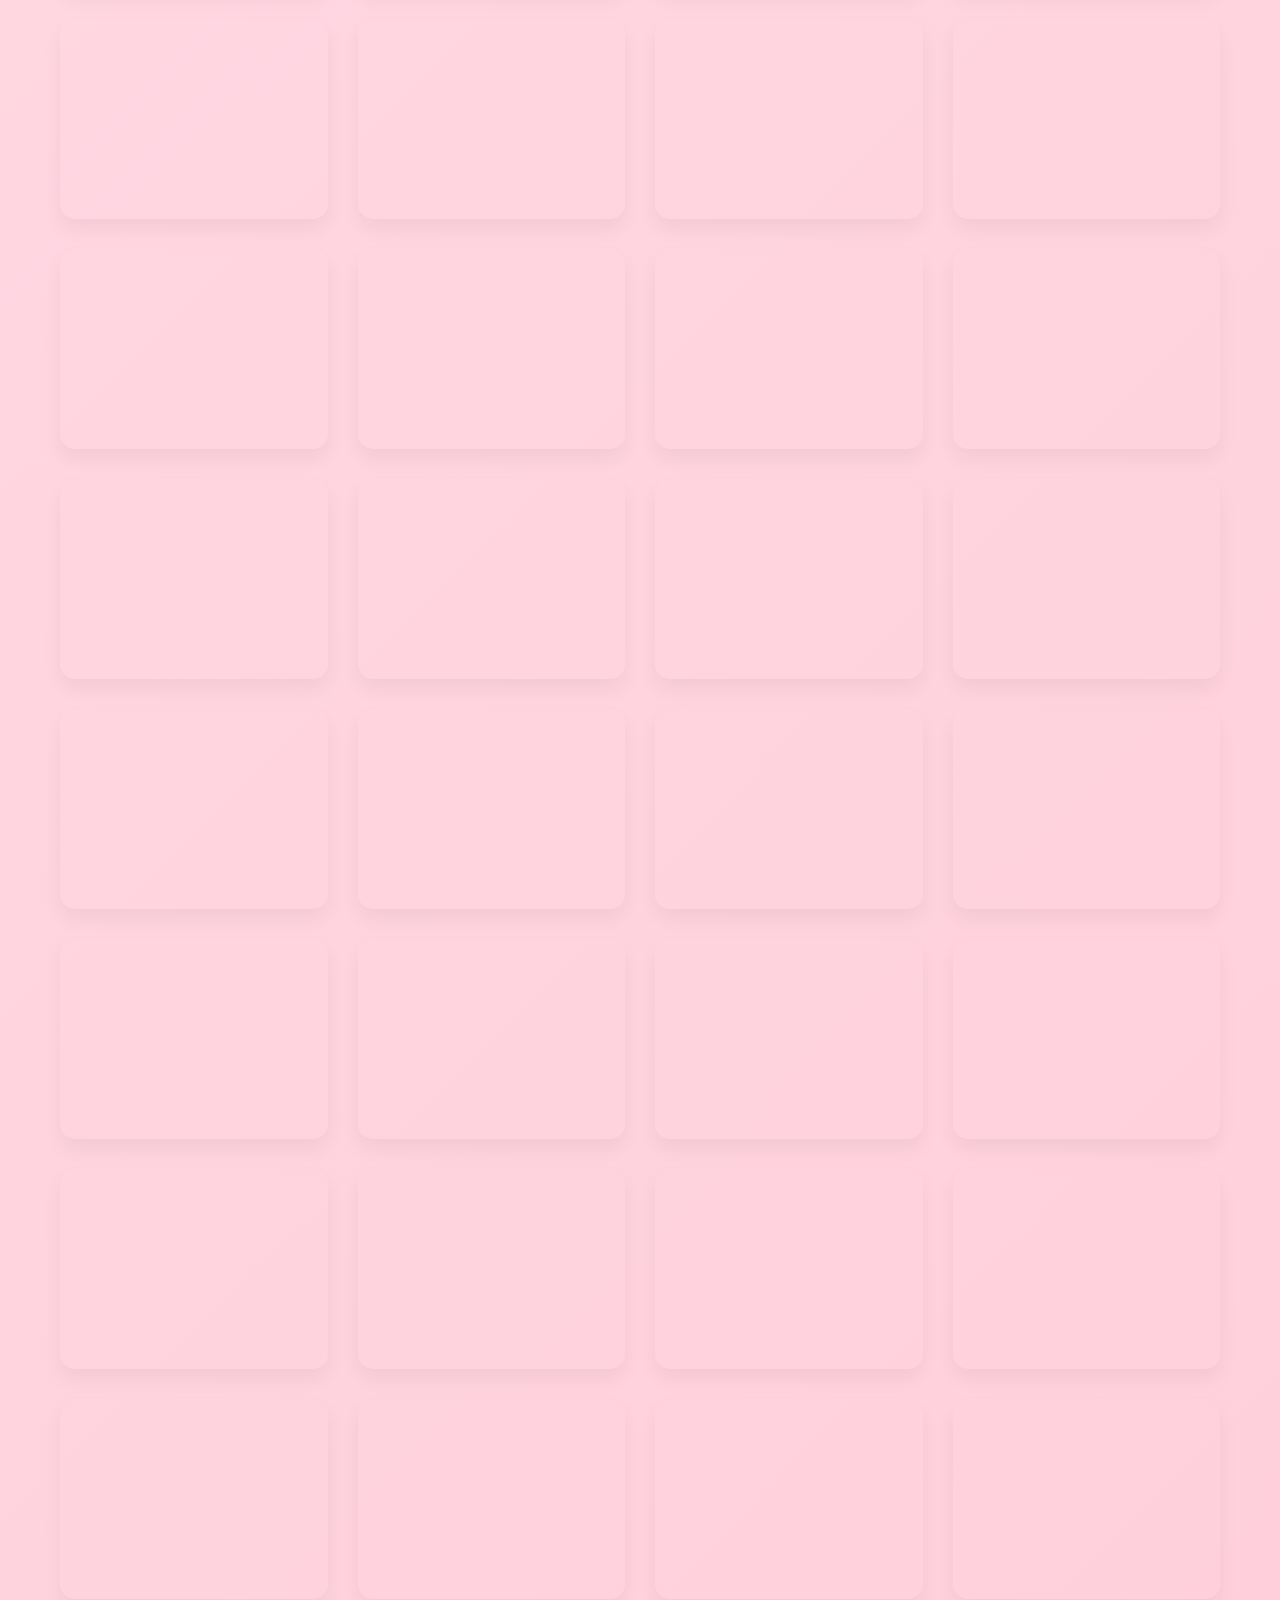
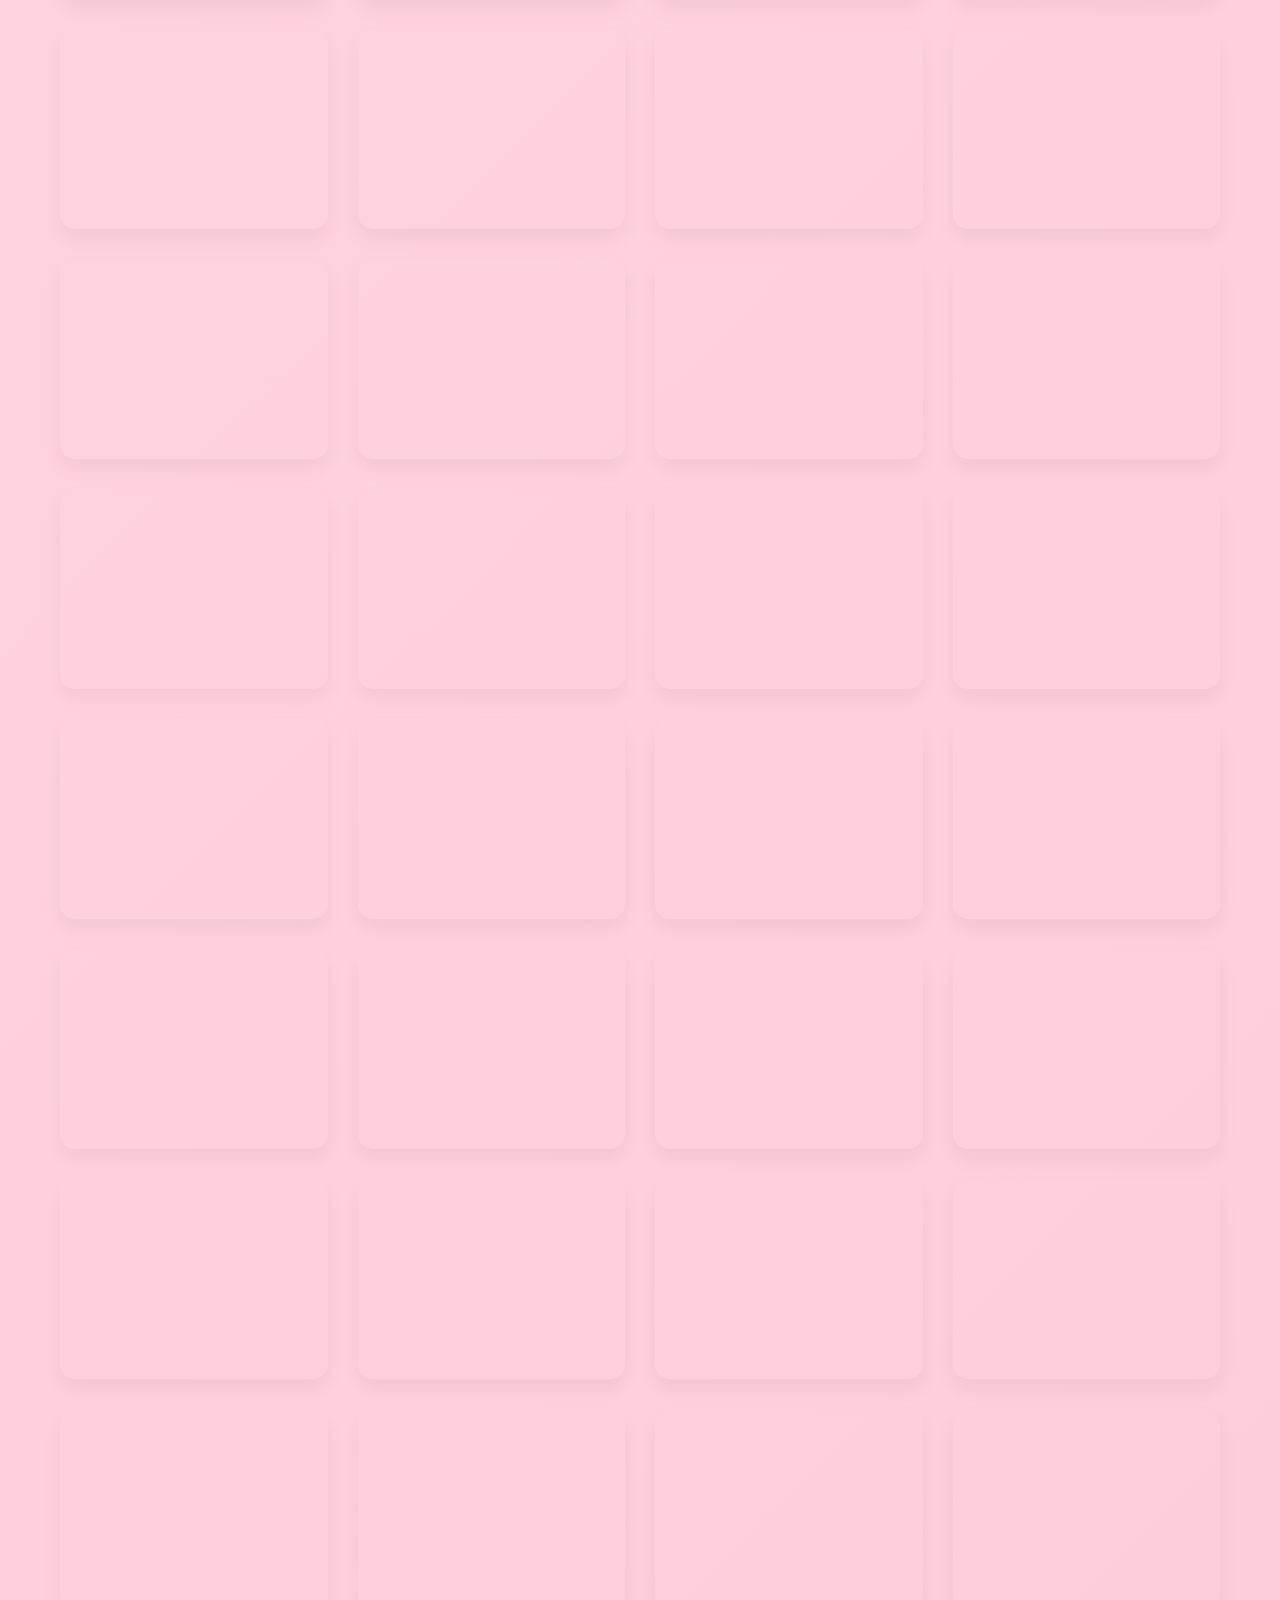
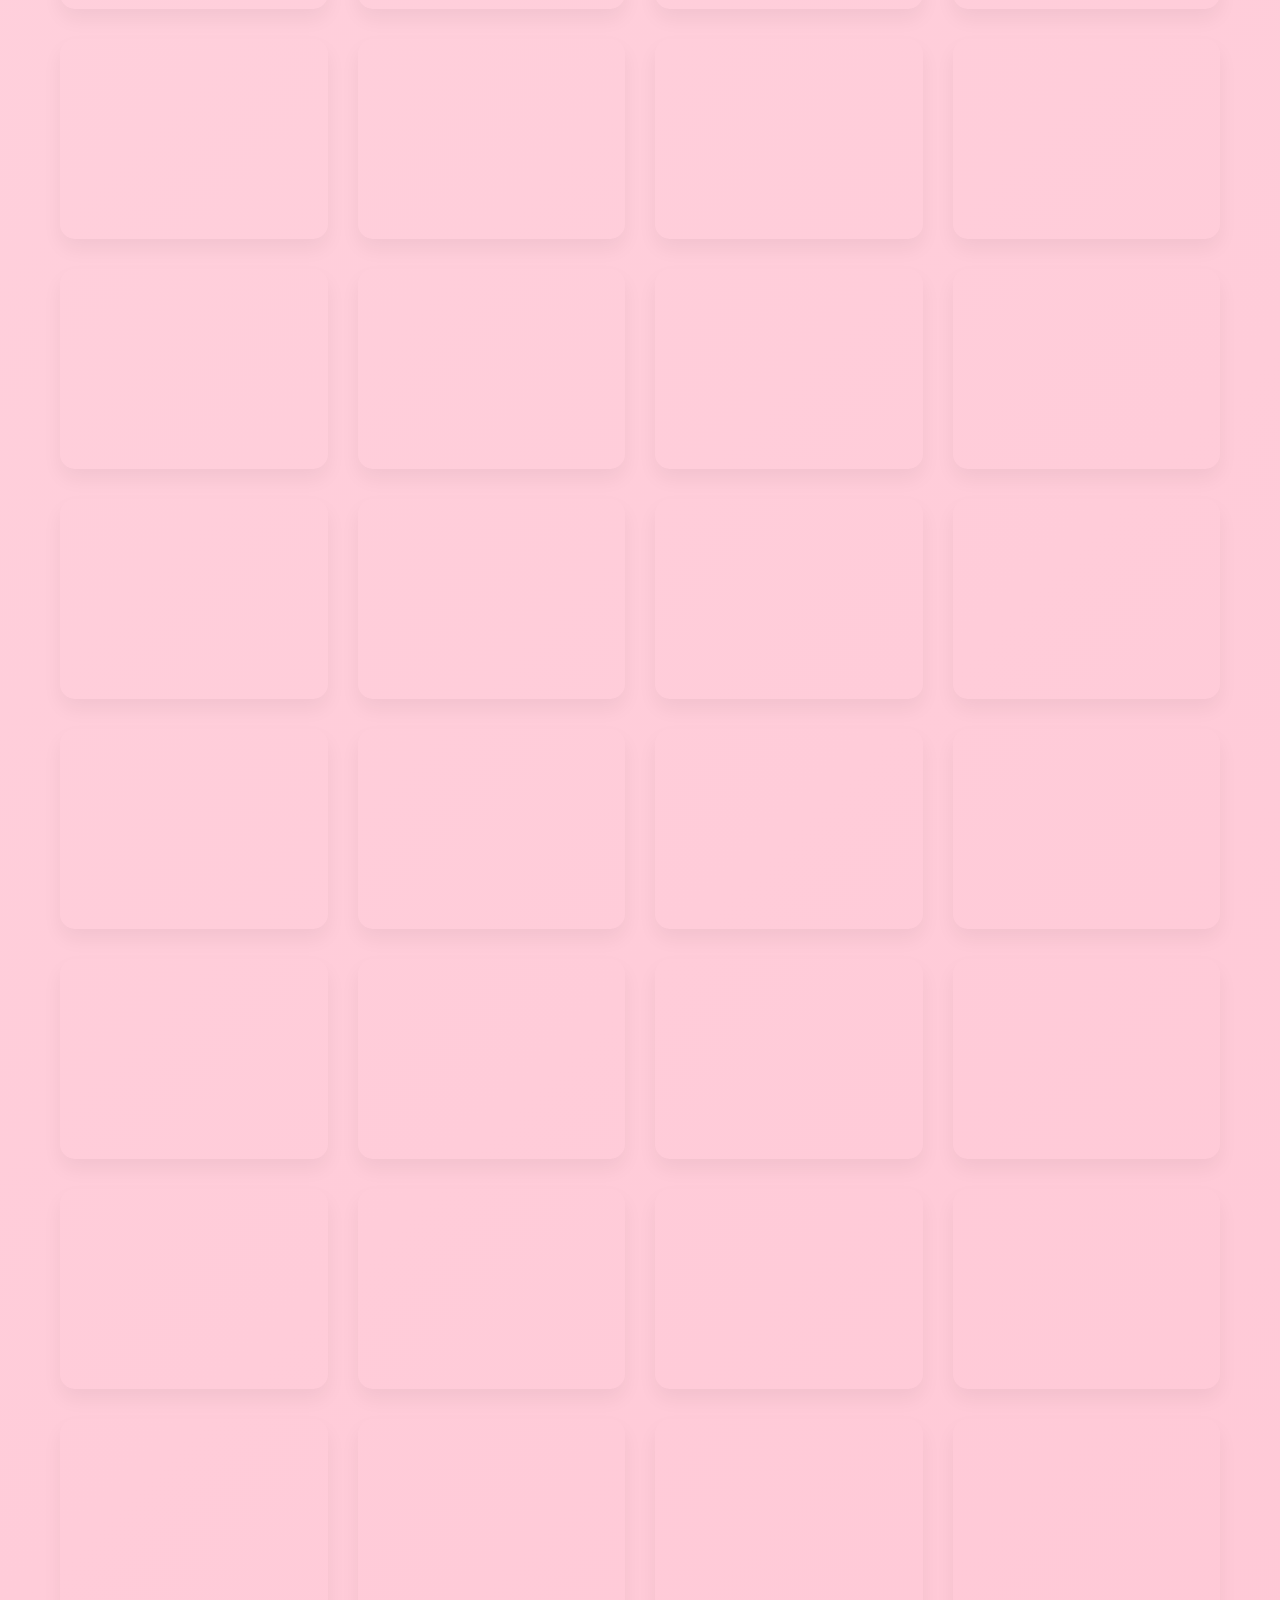
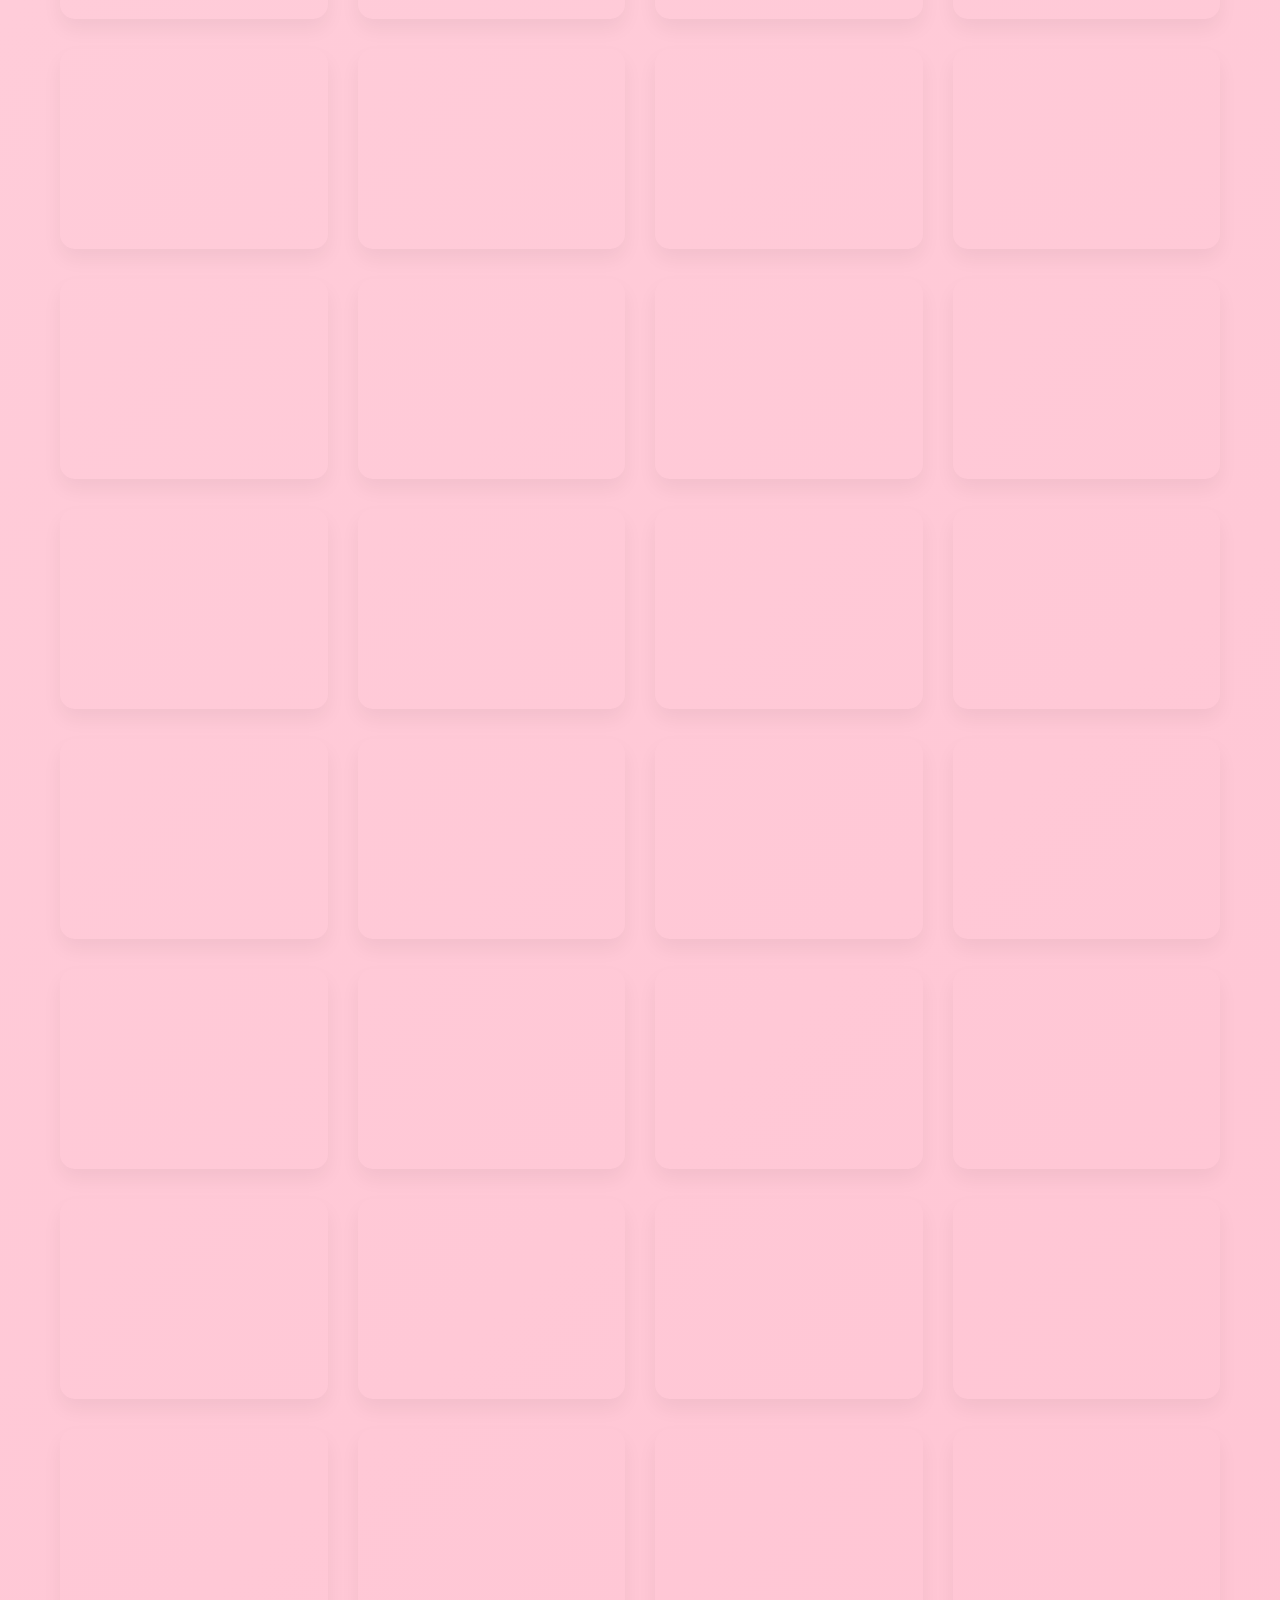
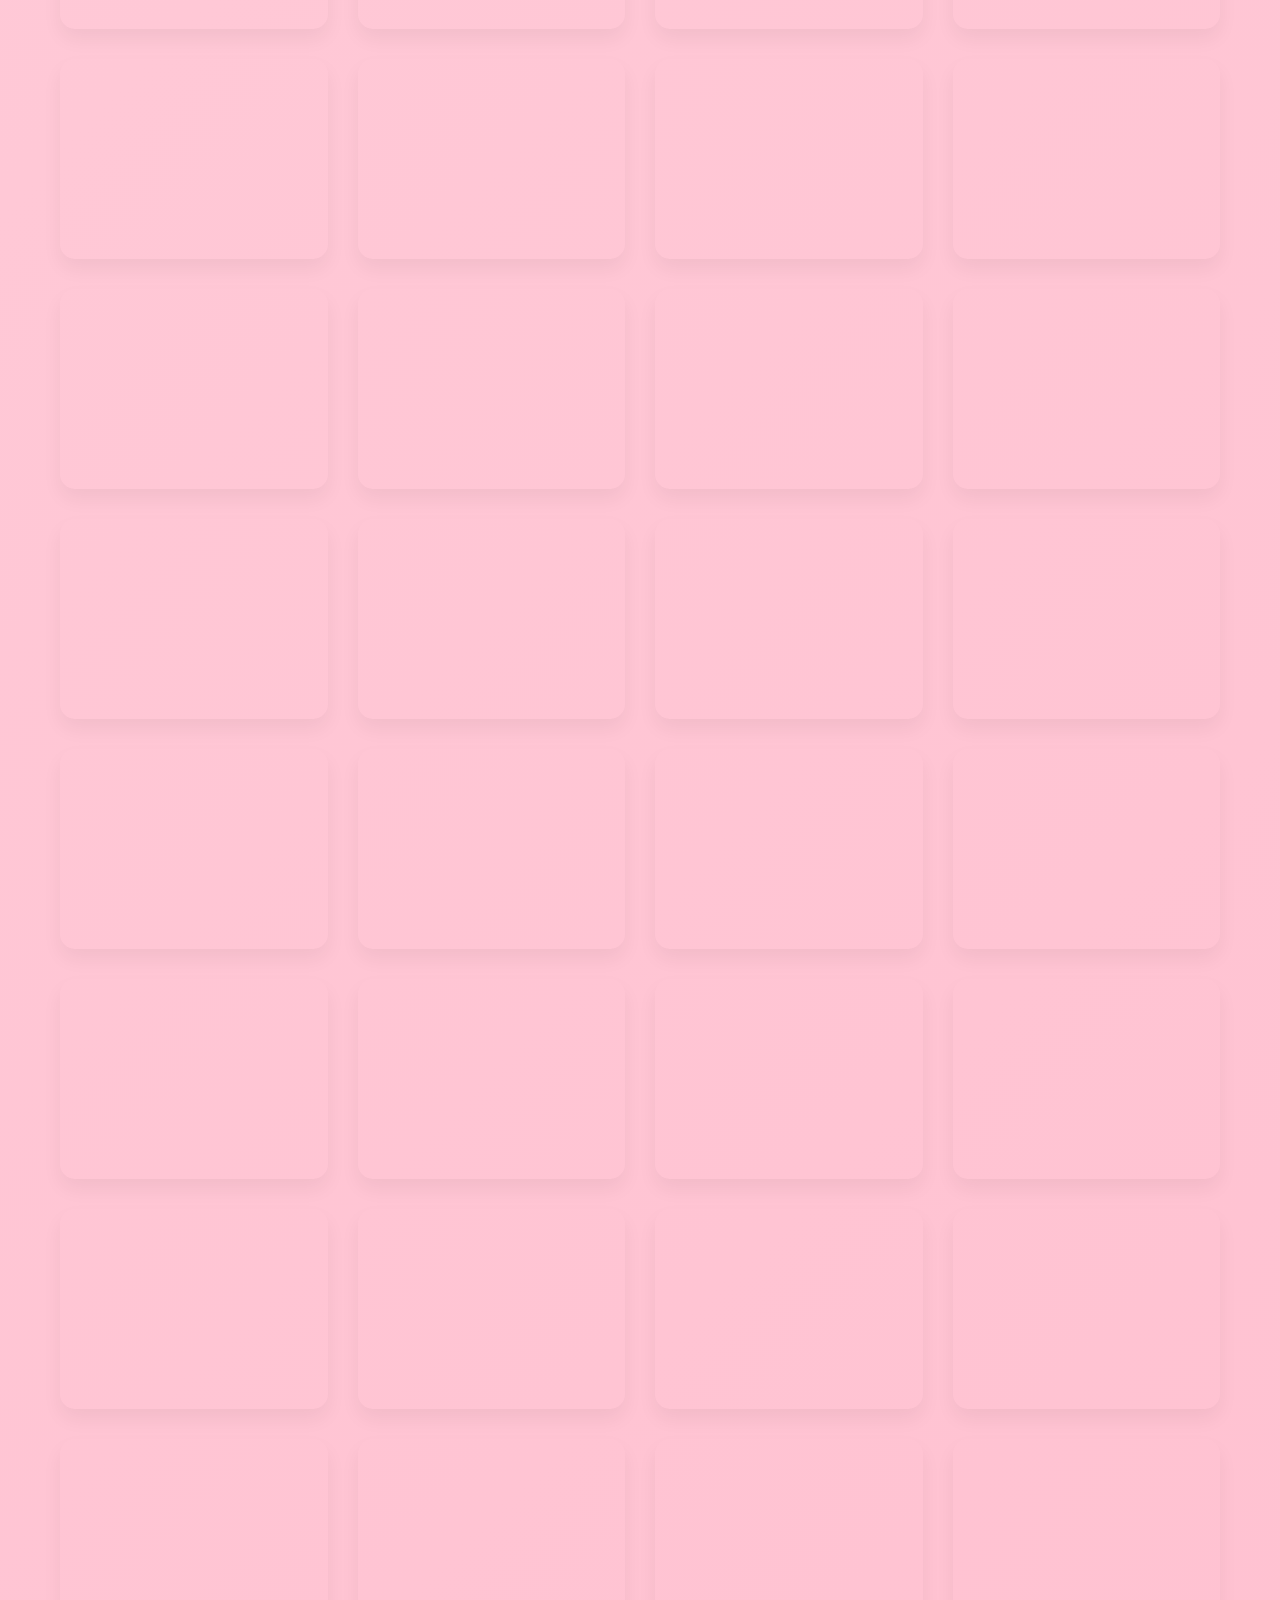
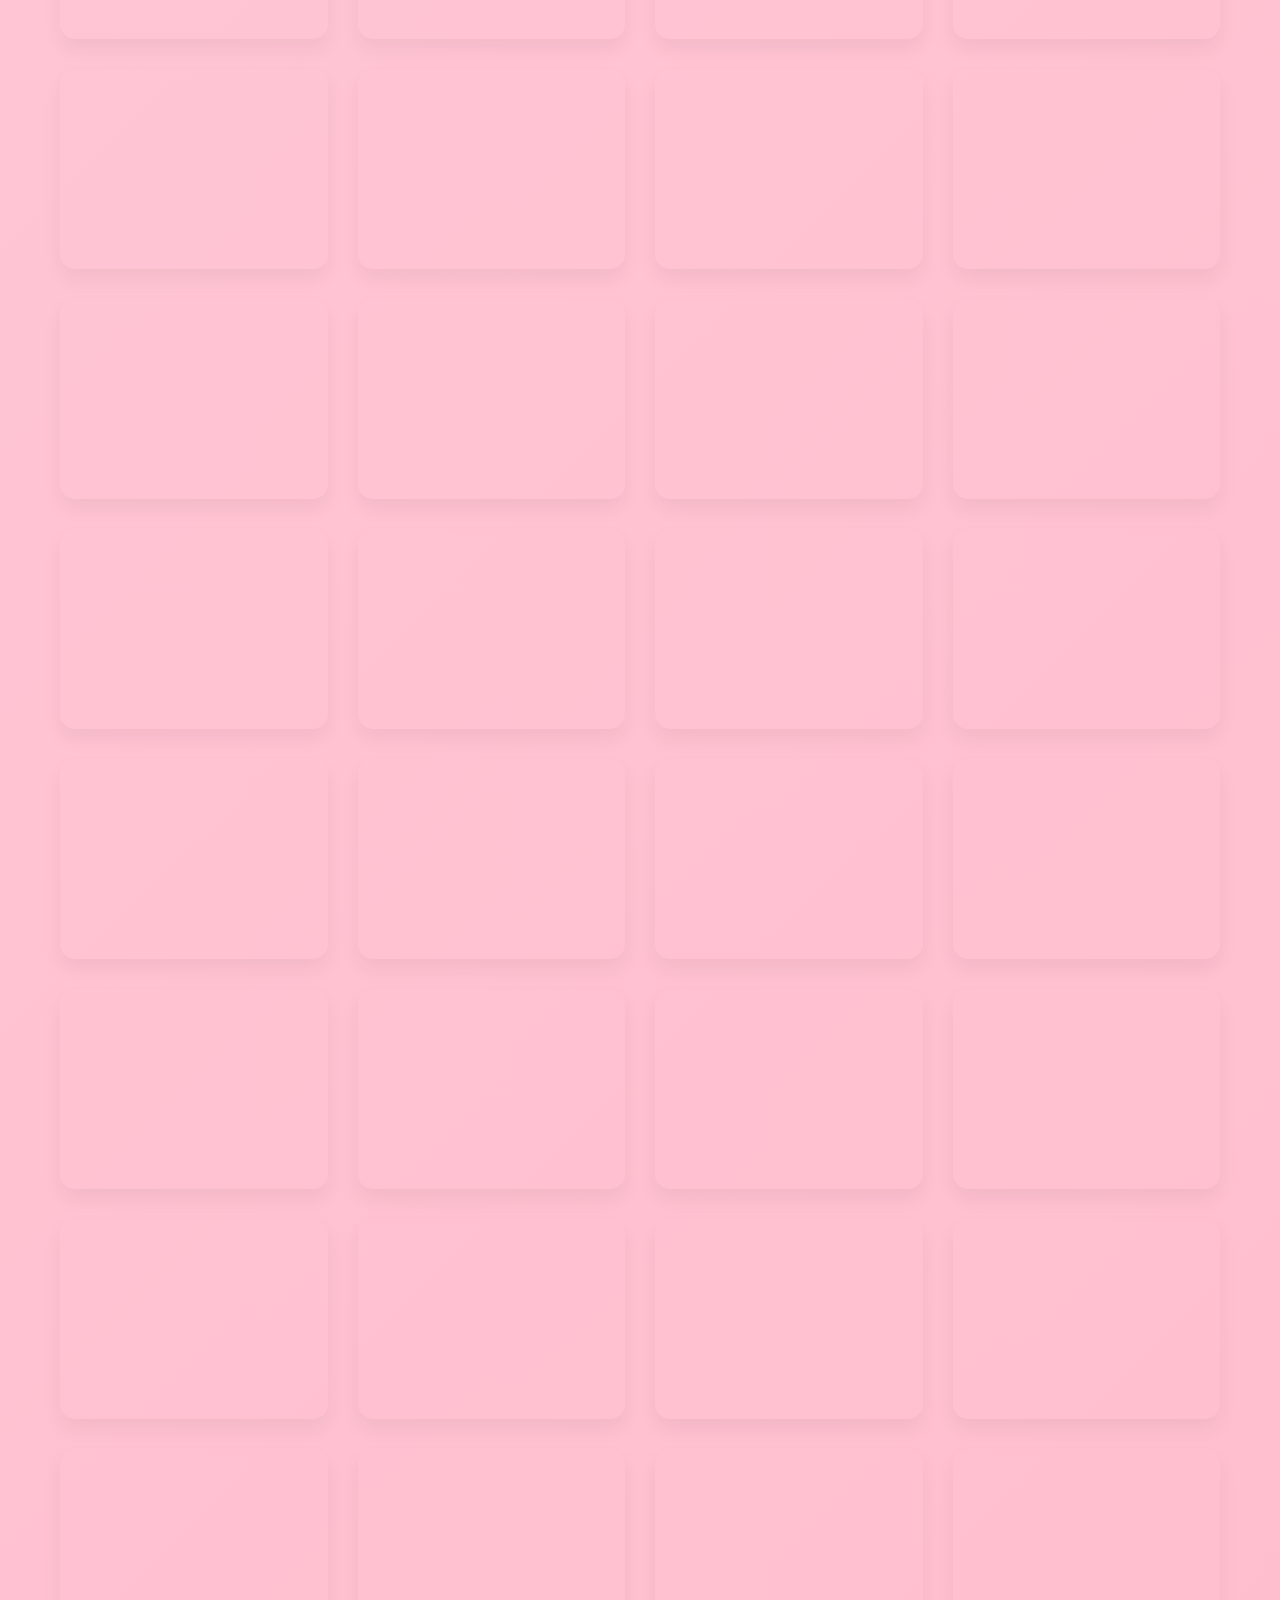
==== commit b239e6d4: "Update index.html" ====
--- a/Mobasshera_Love_Letters/index.html
+++ b/Mobasshera_Love_Letters/index.html
@@ -9,6 +9,12 @@
     <link href="https://fonts.googleapis.com/css2?family=Dancing+Script:wght@700&family=Poppins:wght@300;400;600&display=swap" rel="stylesheet">
 </head>
 <body>
+    <!-- Back to Home Button -->
+<a href="#" class="back-to-home-btn">
+    <svg width="16" height="16" viewBox="0 0 24 24" fill="none" stroke="currentColor" stroke-width="2" stroke-linecap="round" stroke-linejoin="round" style="margin-right: 8px; vertical-align: middle;"><path d="m3 9 9-7 9 7v11a2 2 0 0 1-2 2H5a2 2 0 0 1-2-2z"/><polyline points="9 22 9 12 15 12 15 22"/></svg>
+    Back to Home
+</a>
+
     <!-- Floating Hearts Container -->
     <div id="hearts-container"></div>
 
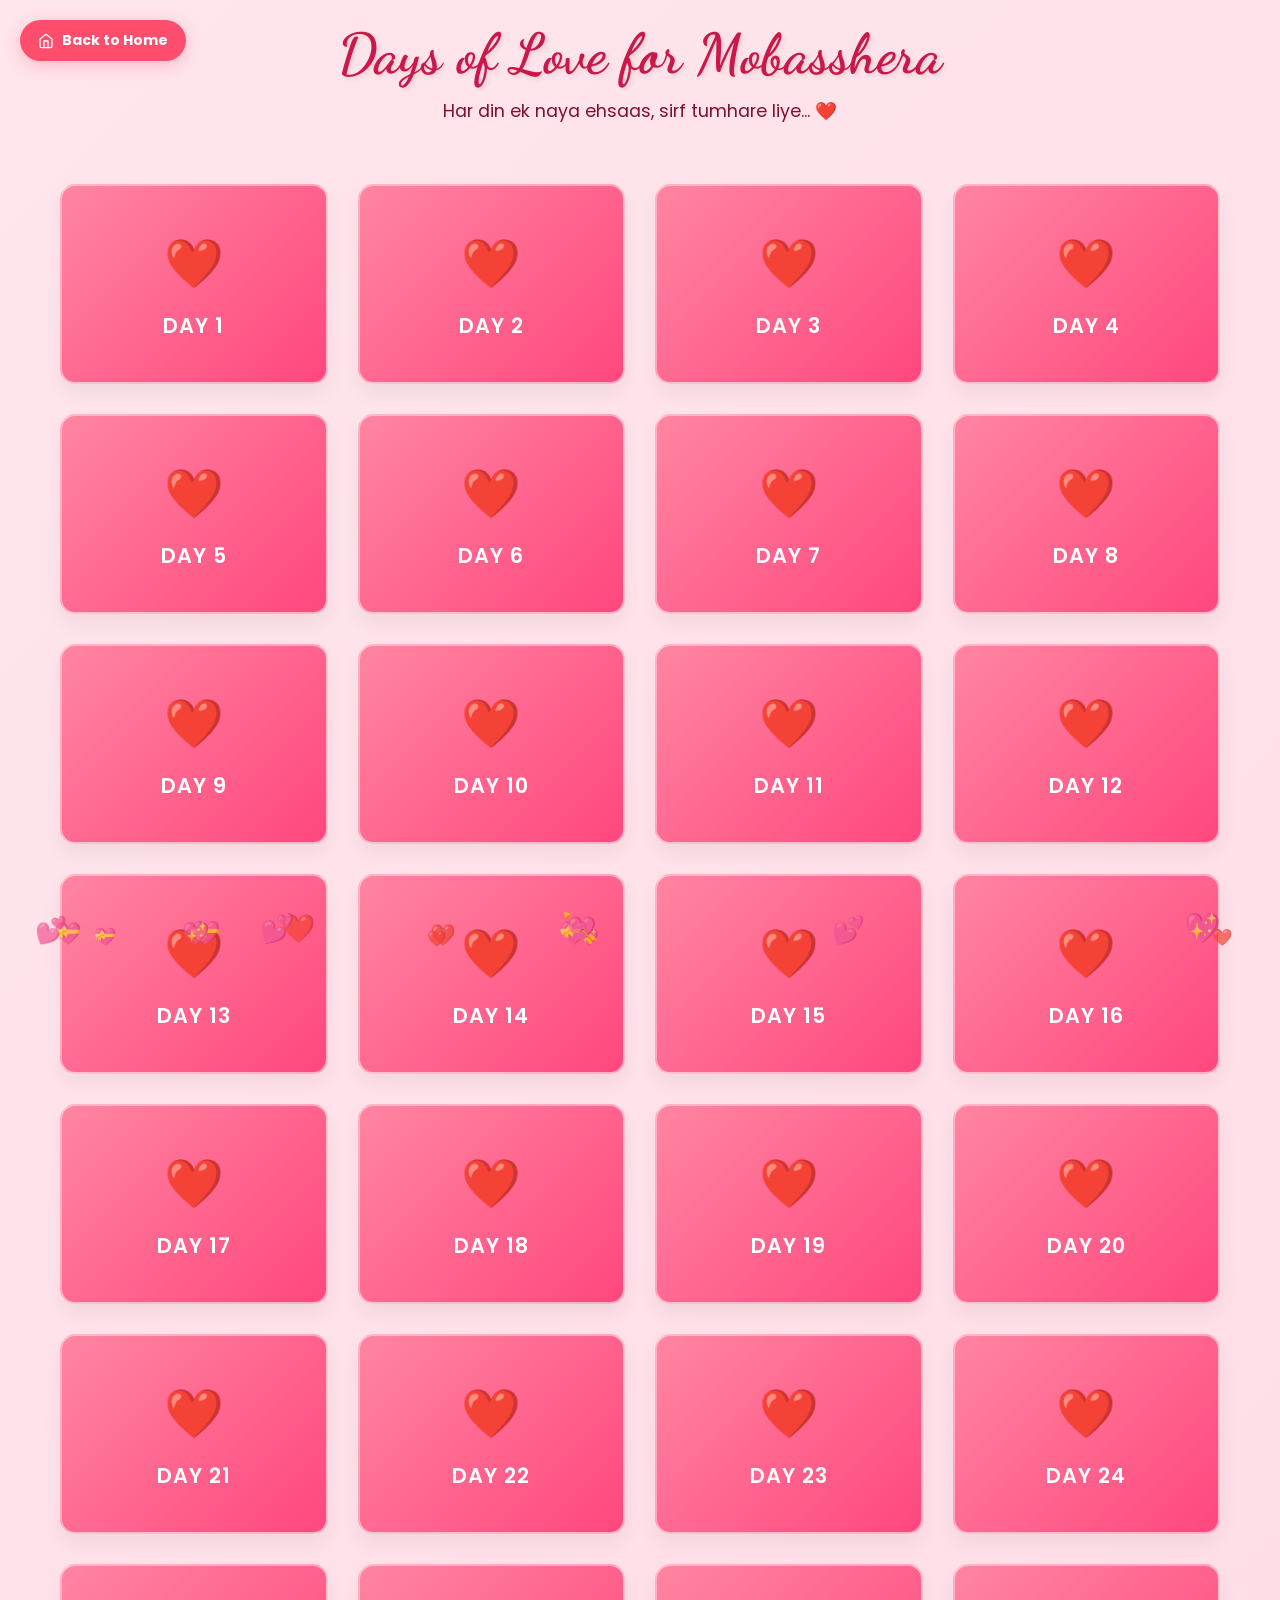
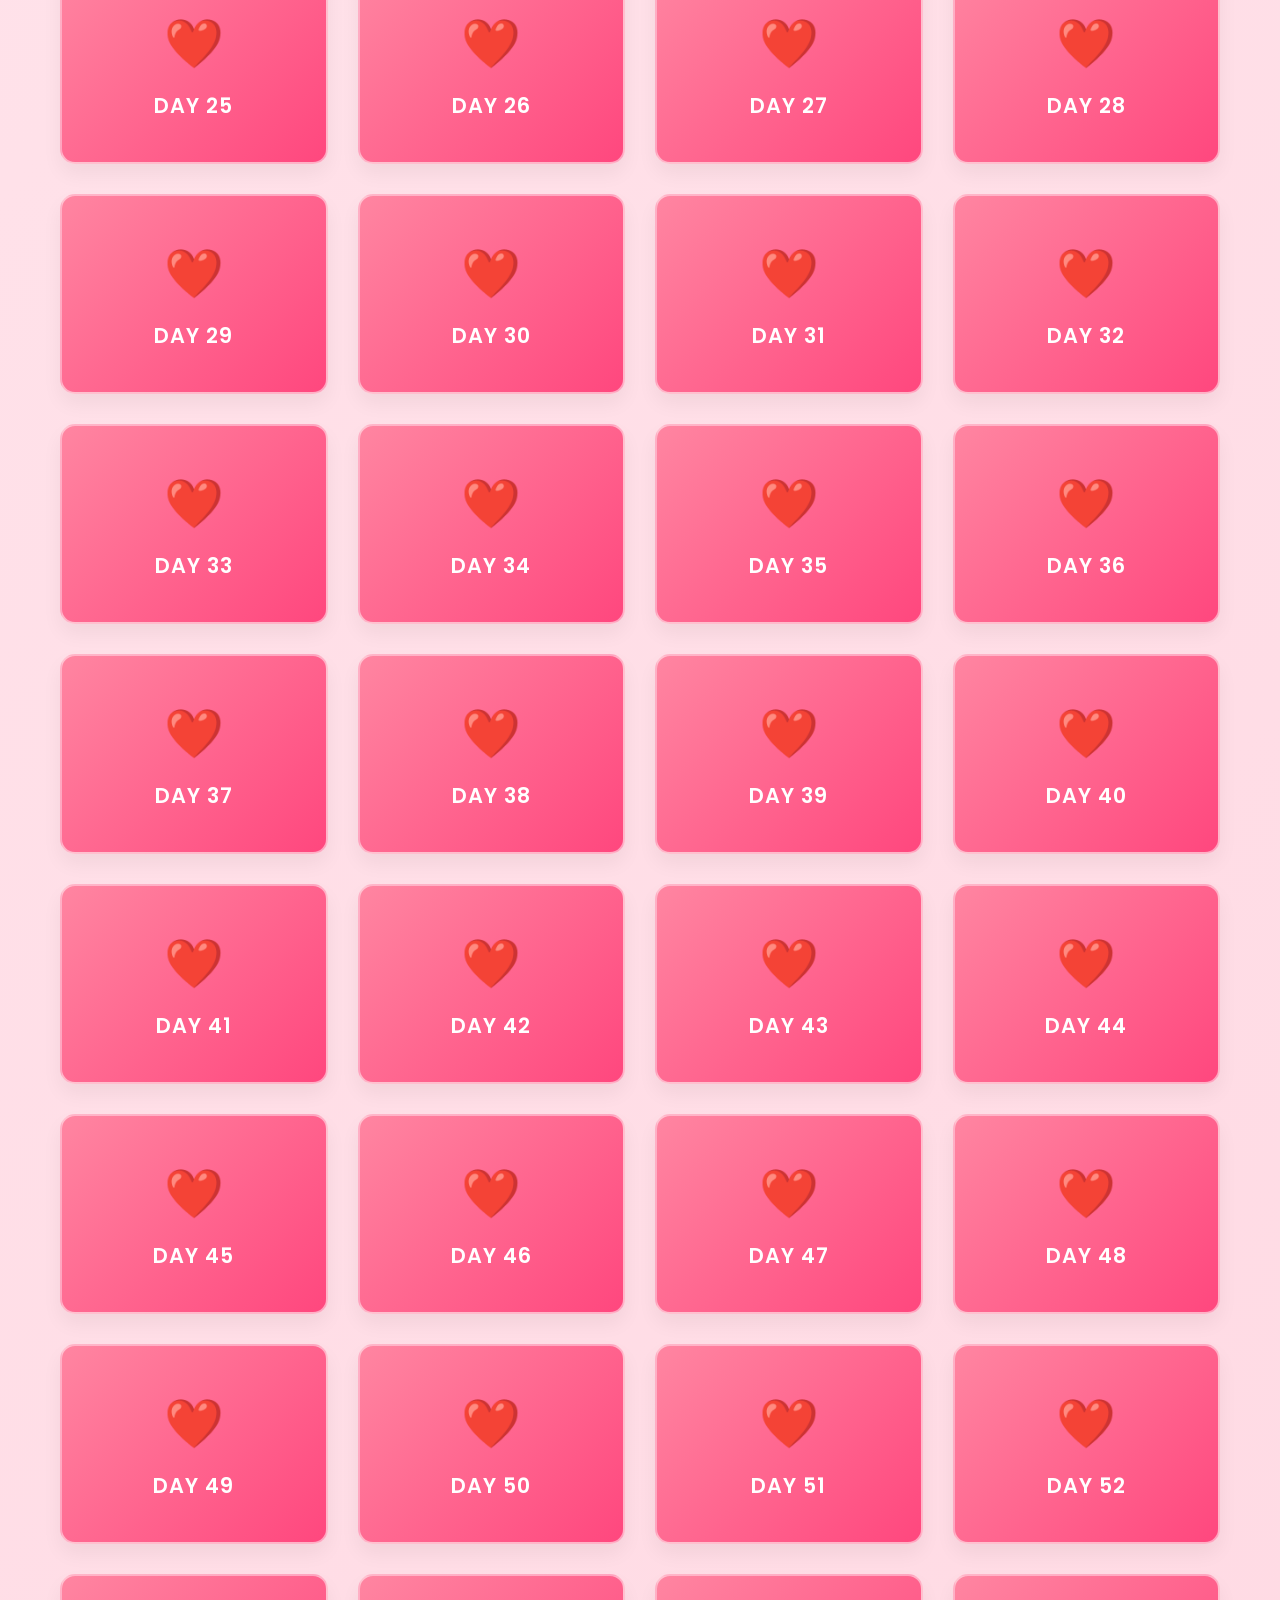
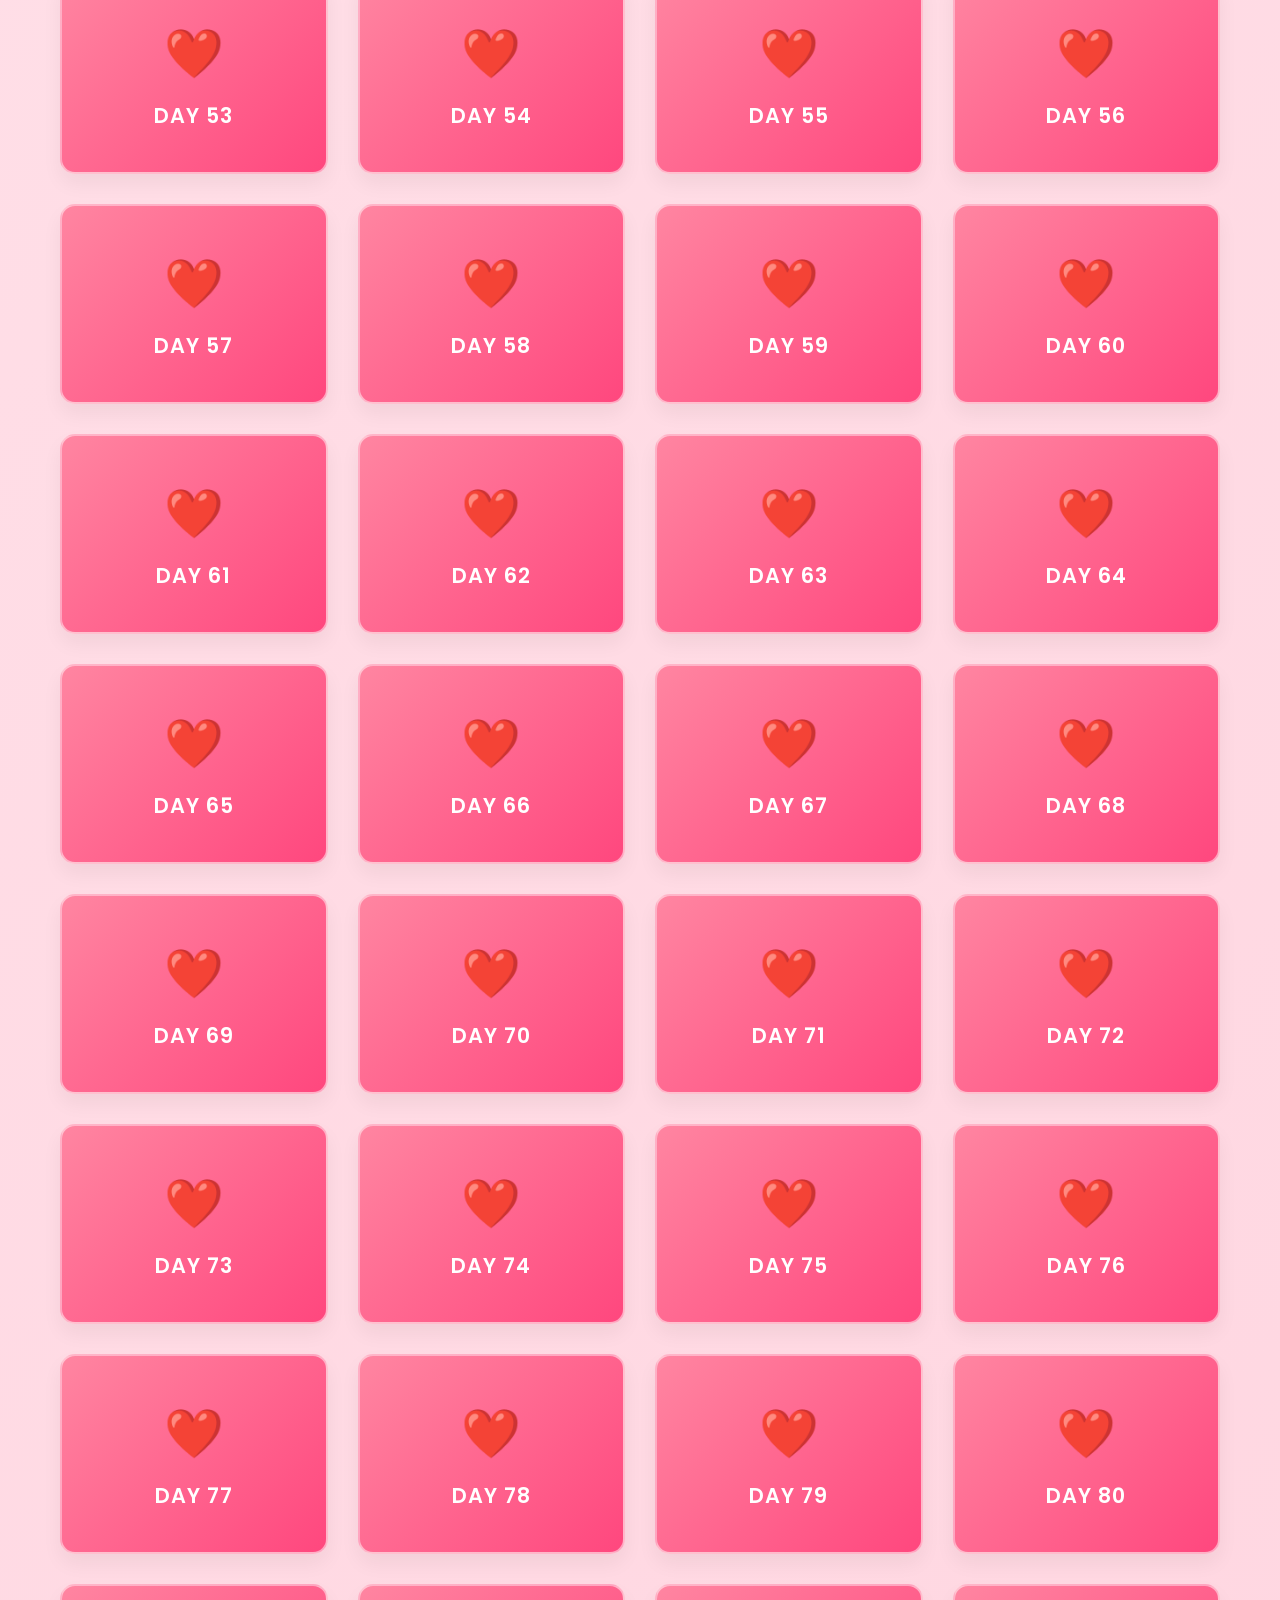
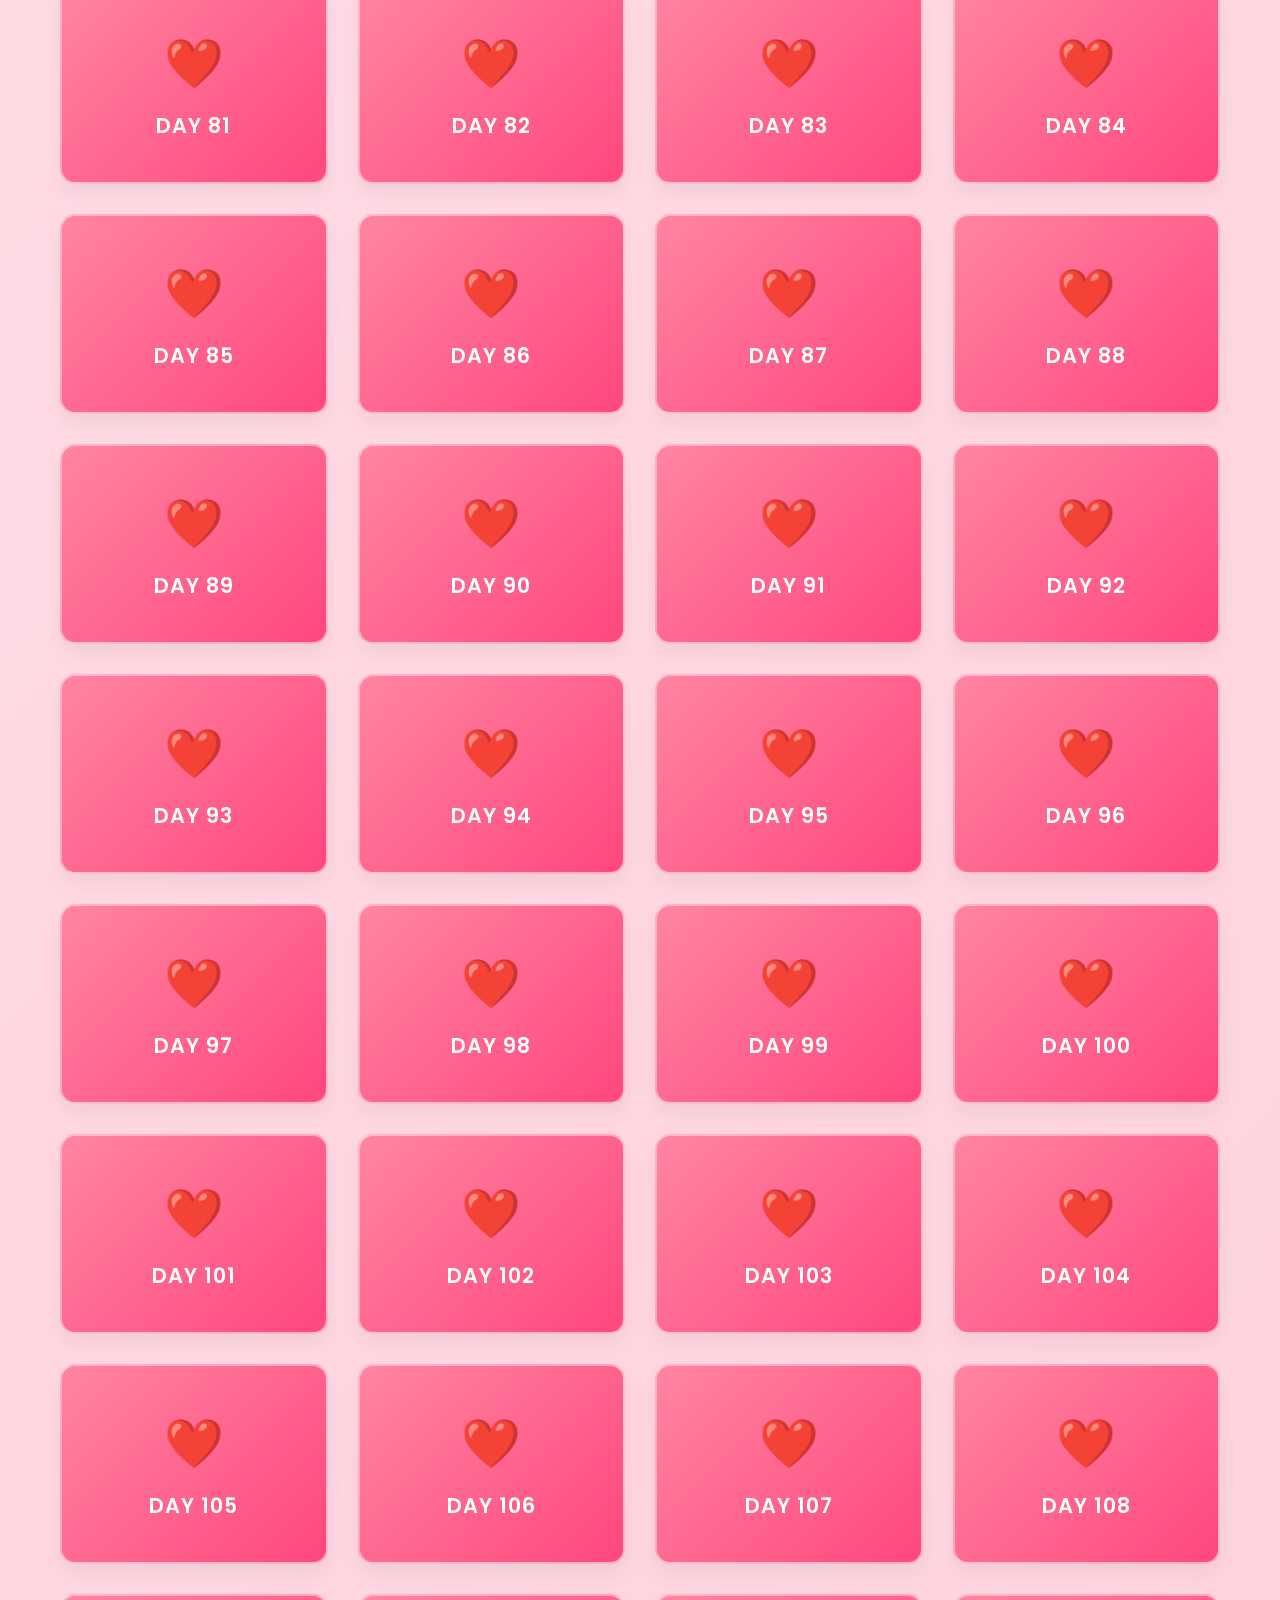
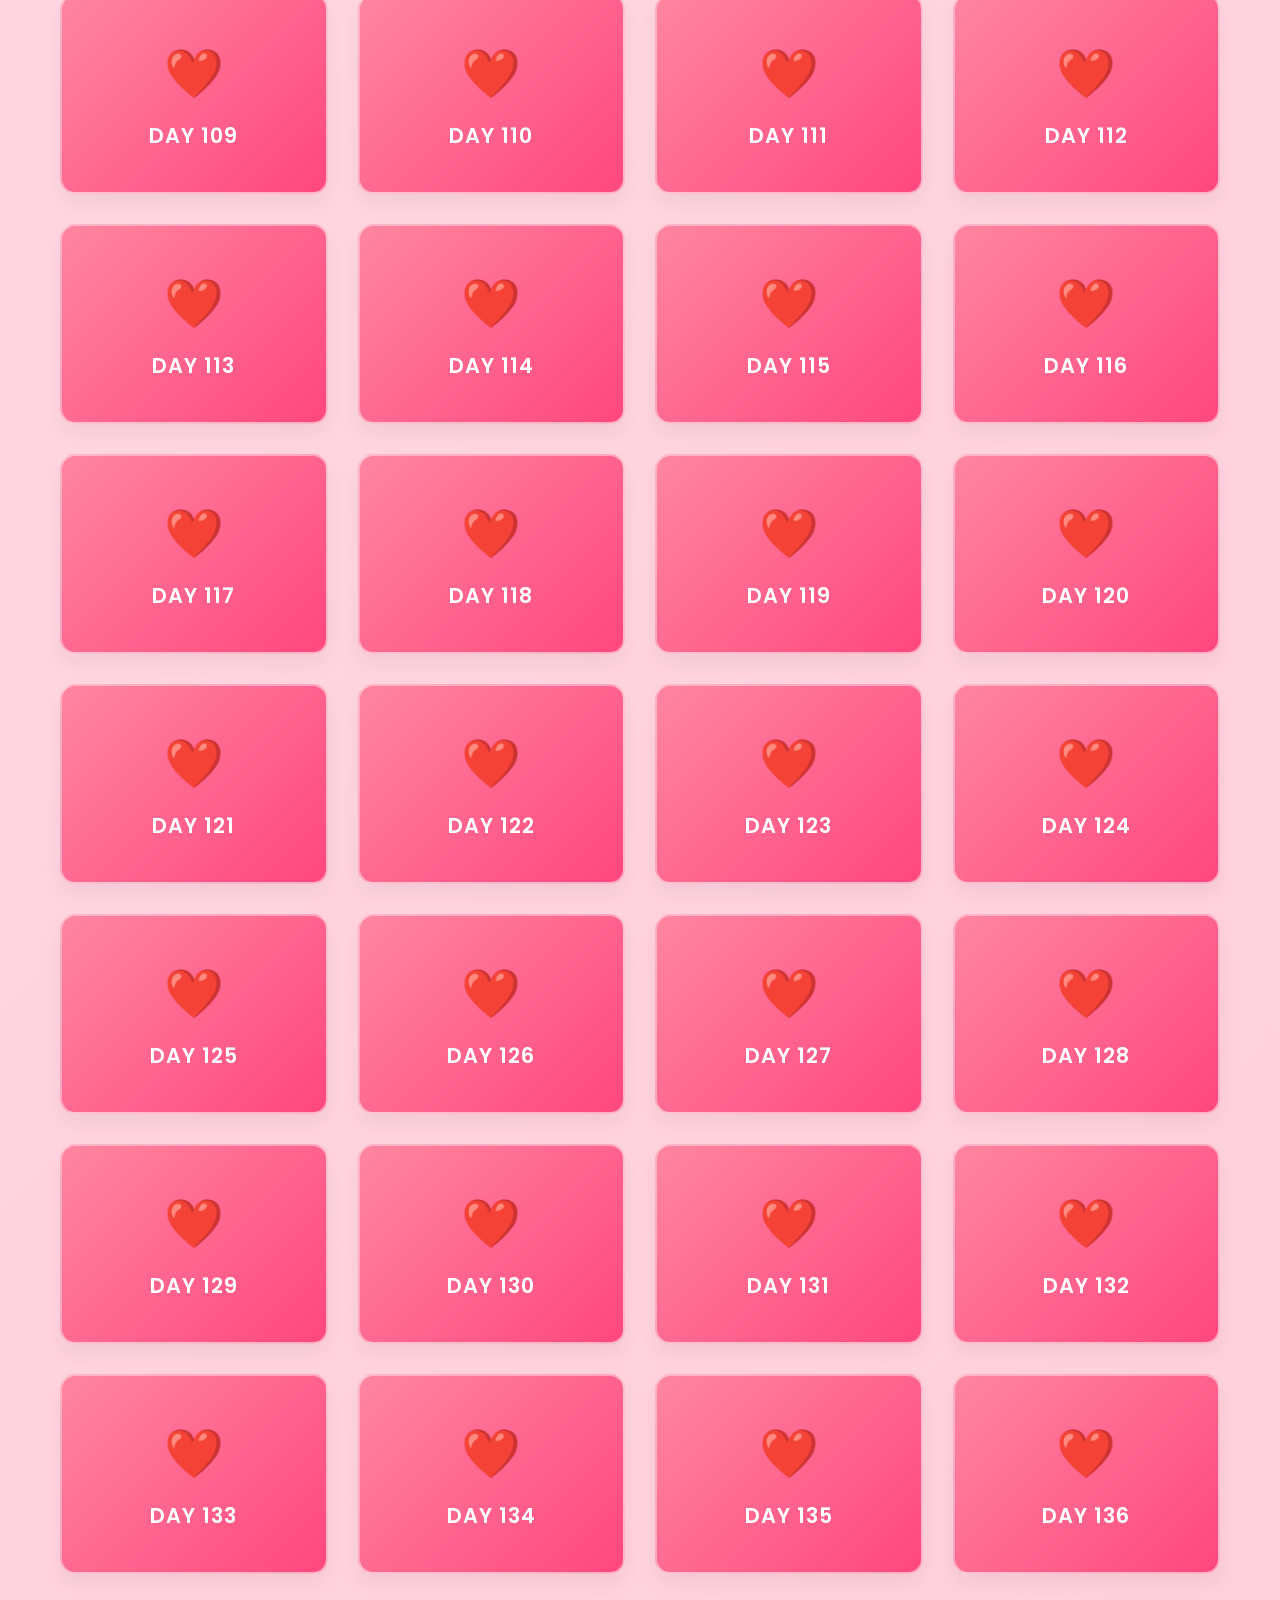
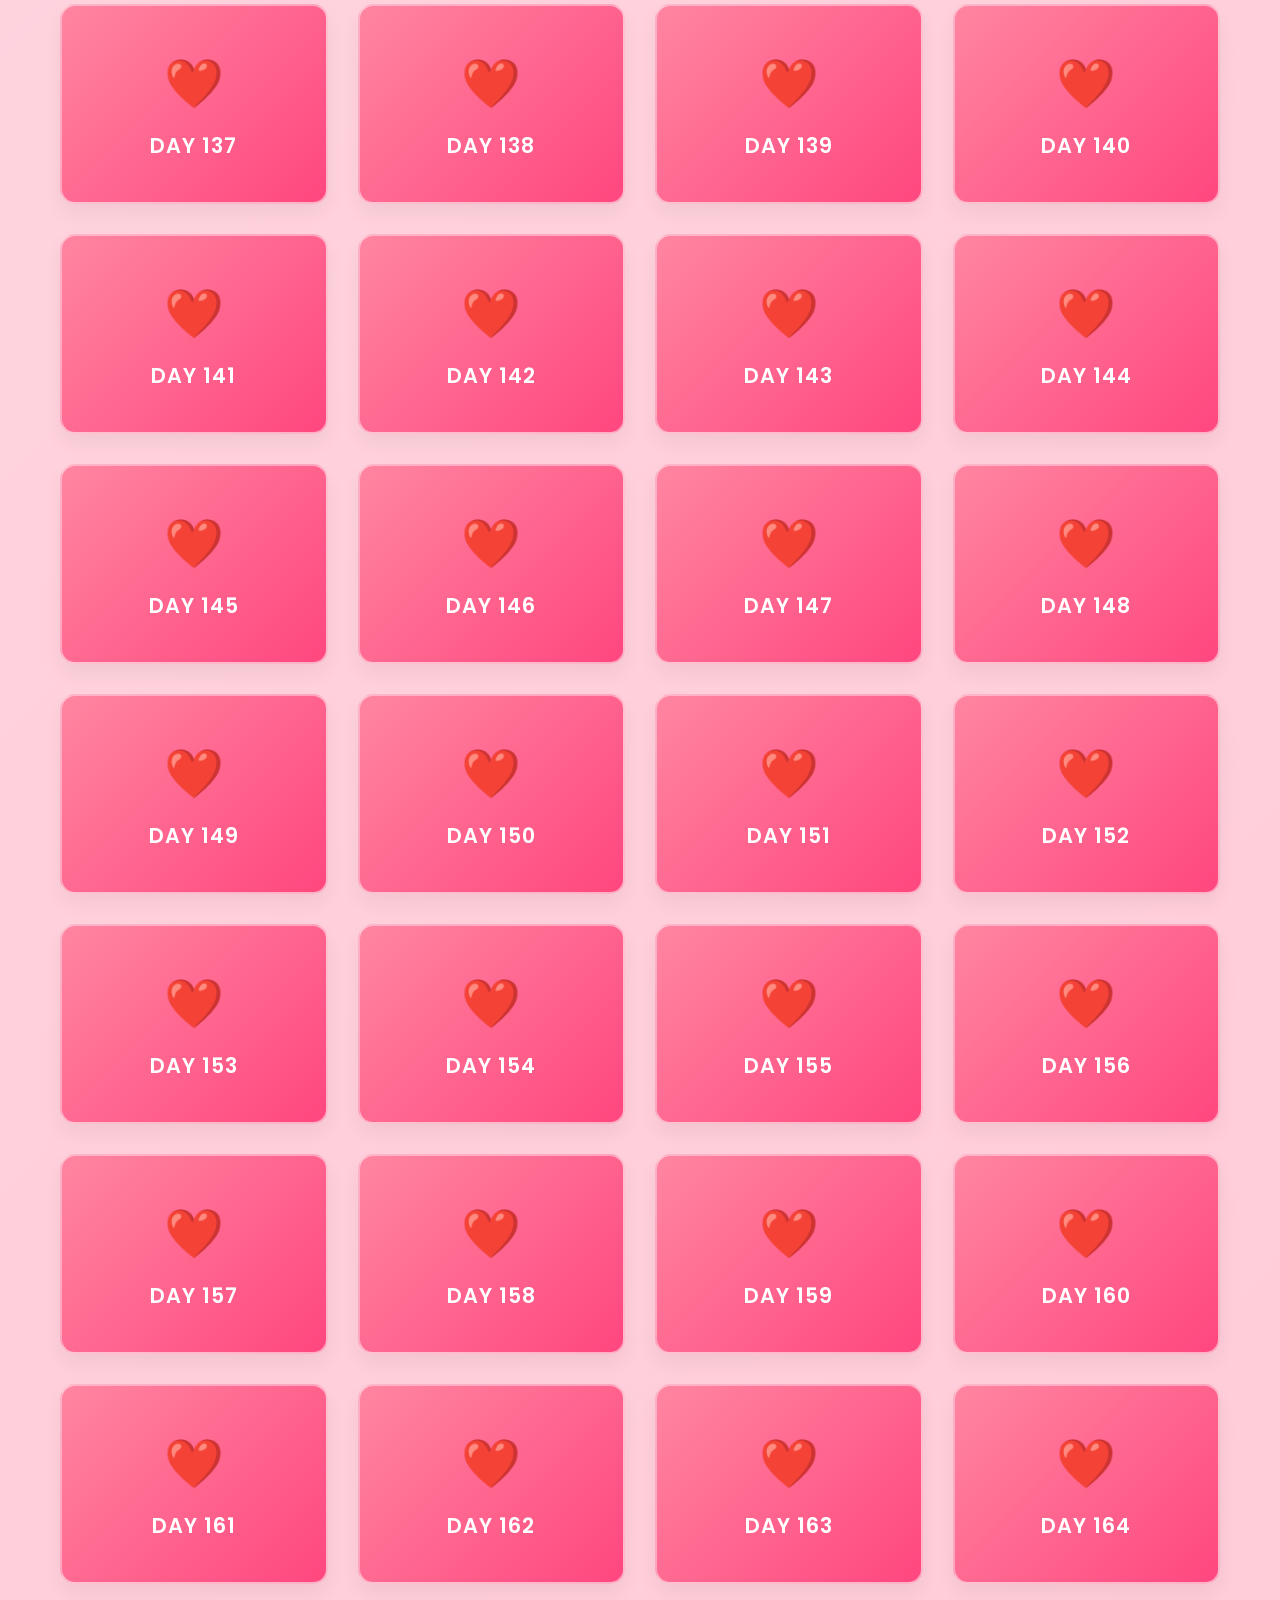
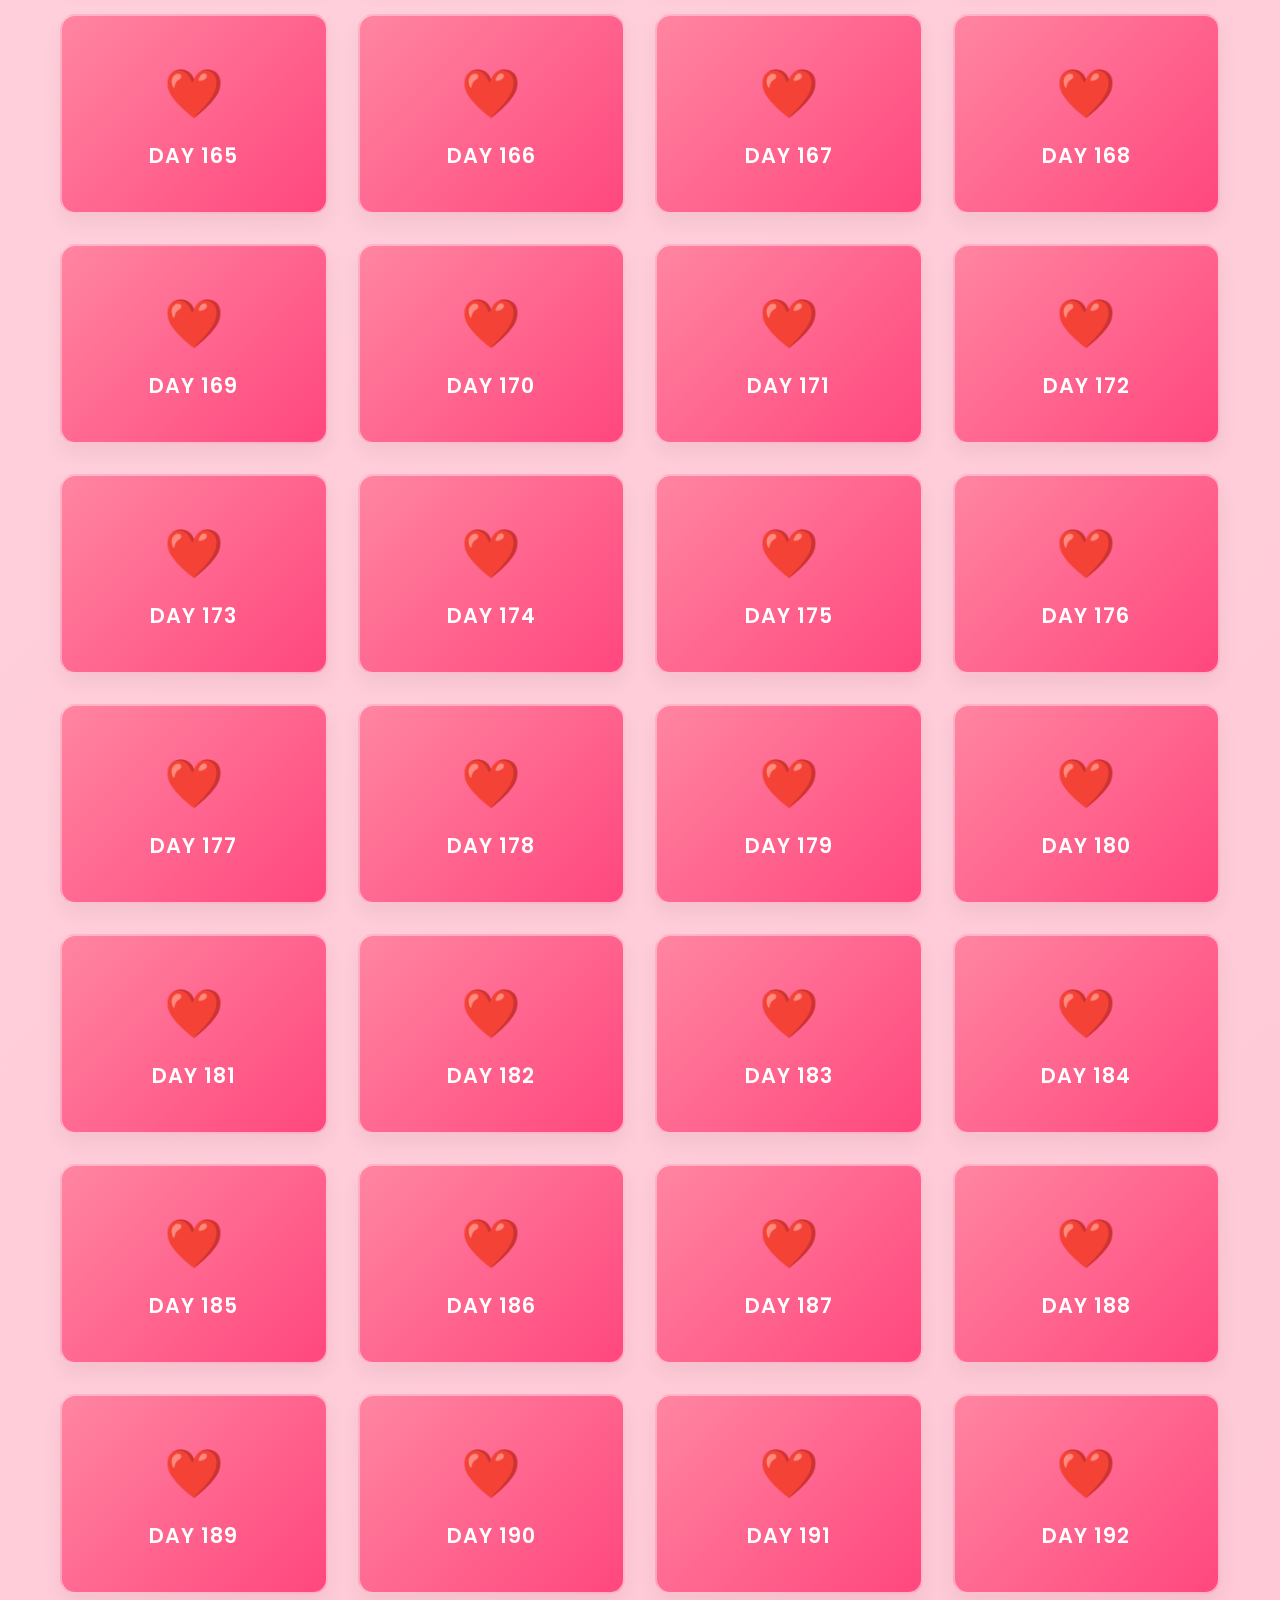
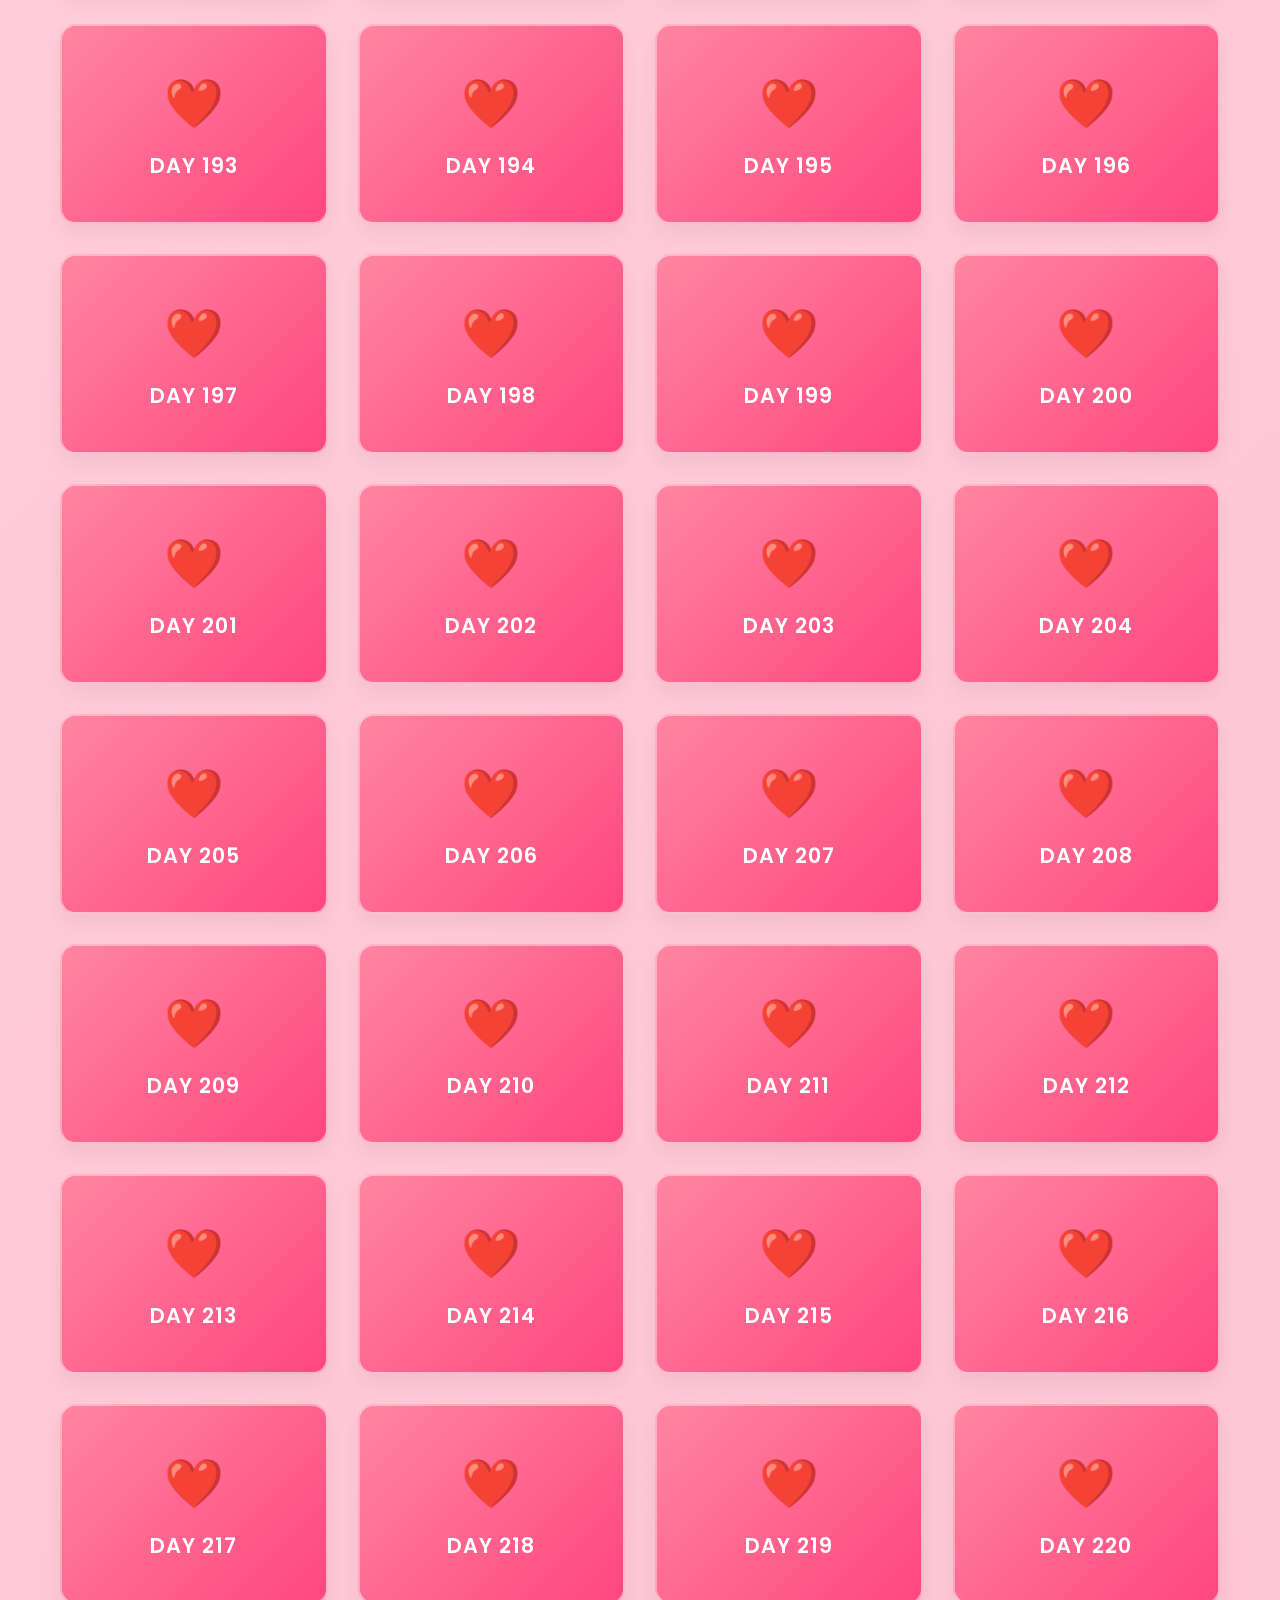
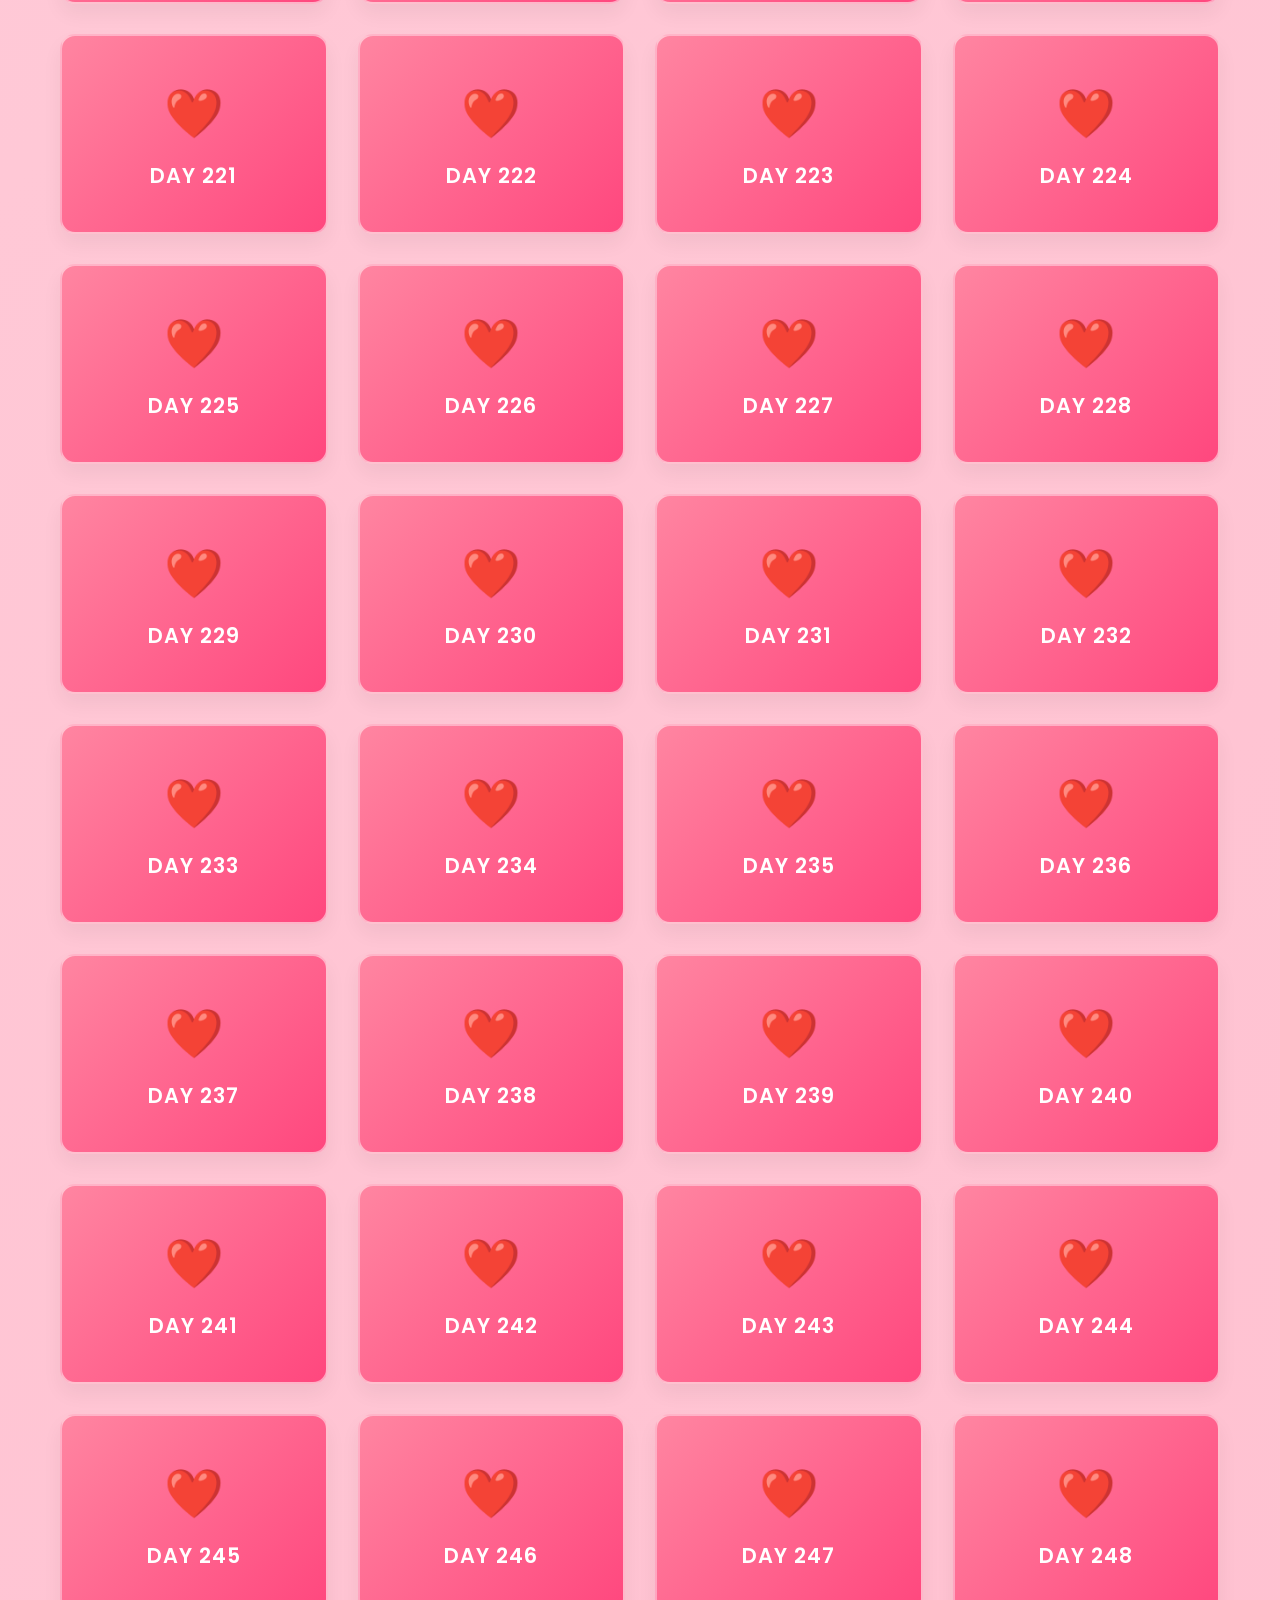
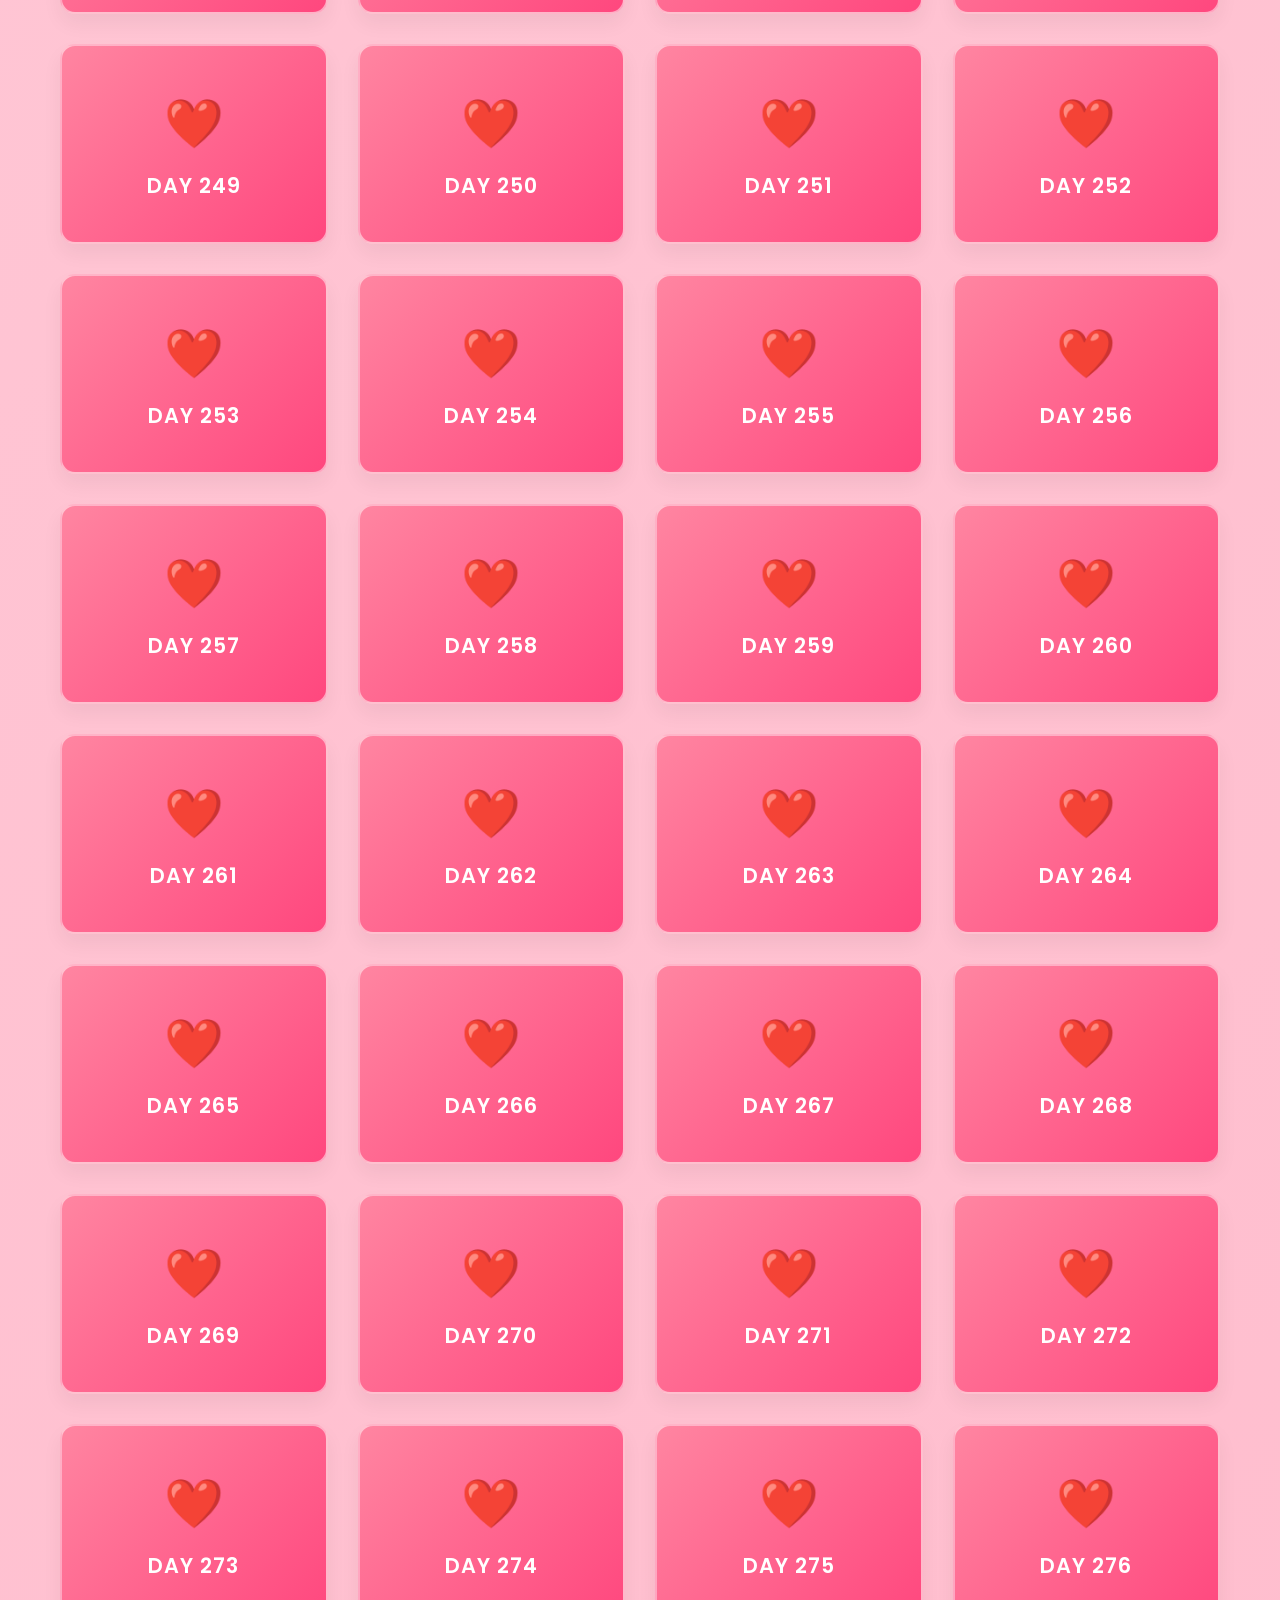
==== commit 4816726a: "Update back to home button link in index.html" ====
--- a/Mobasshera_Love_Letters/index.html
+++ b/Mobasshera_Love_Letters/index.html
@@ -10,7 +10,7 @@
 </head>
 <body>
     <!-- Back to Home Button -->
-<a href="#" class="back-to-home-btn">
+<a href="../index.html" class="back-to-home-btn">
     <svg width="16" height="16" viewBox="0 0 24 24" fill="none" stroke="currentColor" stroke-width="2" stroke-linecap="round" stroke-linejoin="round" style="margin-right: 8px; vertical-align: middle;"><path d="m3 9 9-7 9 7v11a2 2 0 0 1-2 2H5a2 2 0 0 1-2-2z"/><polyline points="9 22 9 12 15 12 15 22"/></svg>
     Back to Home
 </a>
--- a/Mobasshera_Love_Letters/style.css
+++ b/Mobasshera_Love_Letters/style.css
@@ -235,3 +235,31 @@
         transform: translateY(0);
     }
 }
+
+/* Fixed Back to Home Button Style */
+.back-to-home-btn {
+    position: fixed;         /* Isse button scroll karne par bhi nahi hilega */
+    top: 20px;               /* Screen ke top se gap */
+    left: 20px;              /* Screen ke left se gap */
+    z-index: 9999;           /* Isse button hamesha sabhi elements ke upar dikhega */
+    background-color: #ff4d6d; /* Romantic pink theme color */
+    color: #ffffff;          /* Text color */
+    padding: 10px 18px;      /* Button ka size */
+    font-size: 14px;
+    font-family: inherit;
+    font-weight: bold;
+    text-decoration: none;   /* Underline hatane ke liye */
+    border-radius: 25px;     /* Rounded pill shape */
+    box-shadow: 0 4px 15px rgba(255, 77, 109, 0.3); /* Soft shadow effect */
+    display: inline-flex;
+    align-items: center;
+    transition: all 0.3s ease; /* Smooth hover transition */
+}
+
+/* Hover Effect (Jab button par mouse aayega) */
+.back-to-home-btn:hover {
+    background-color: #ff758f;
+    transform: translateY(-2px); /* Halk sa upar uthega */
+    box-shadow: 0 6px 20px rgba(255, 77, 109, 0.5);
+}
+
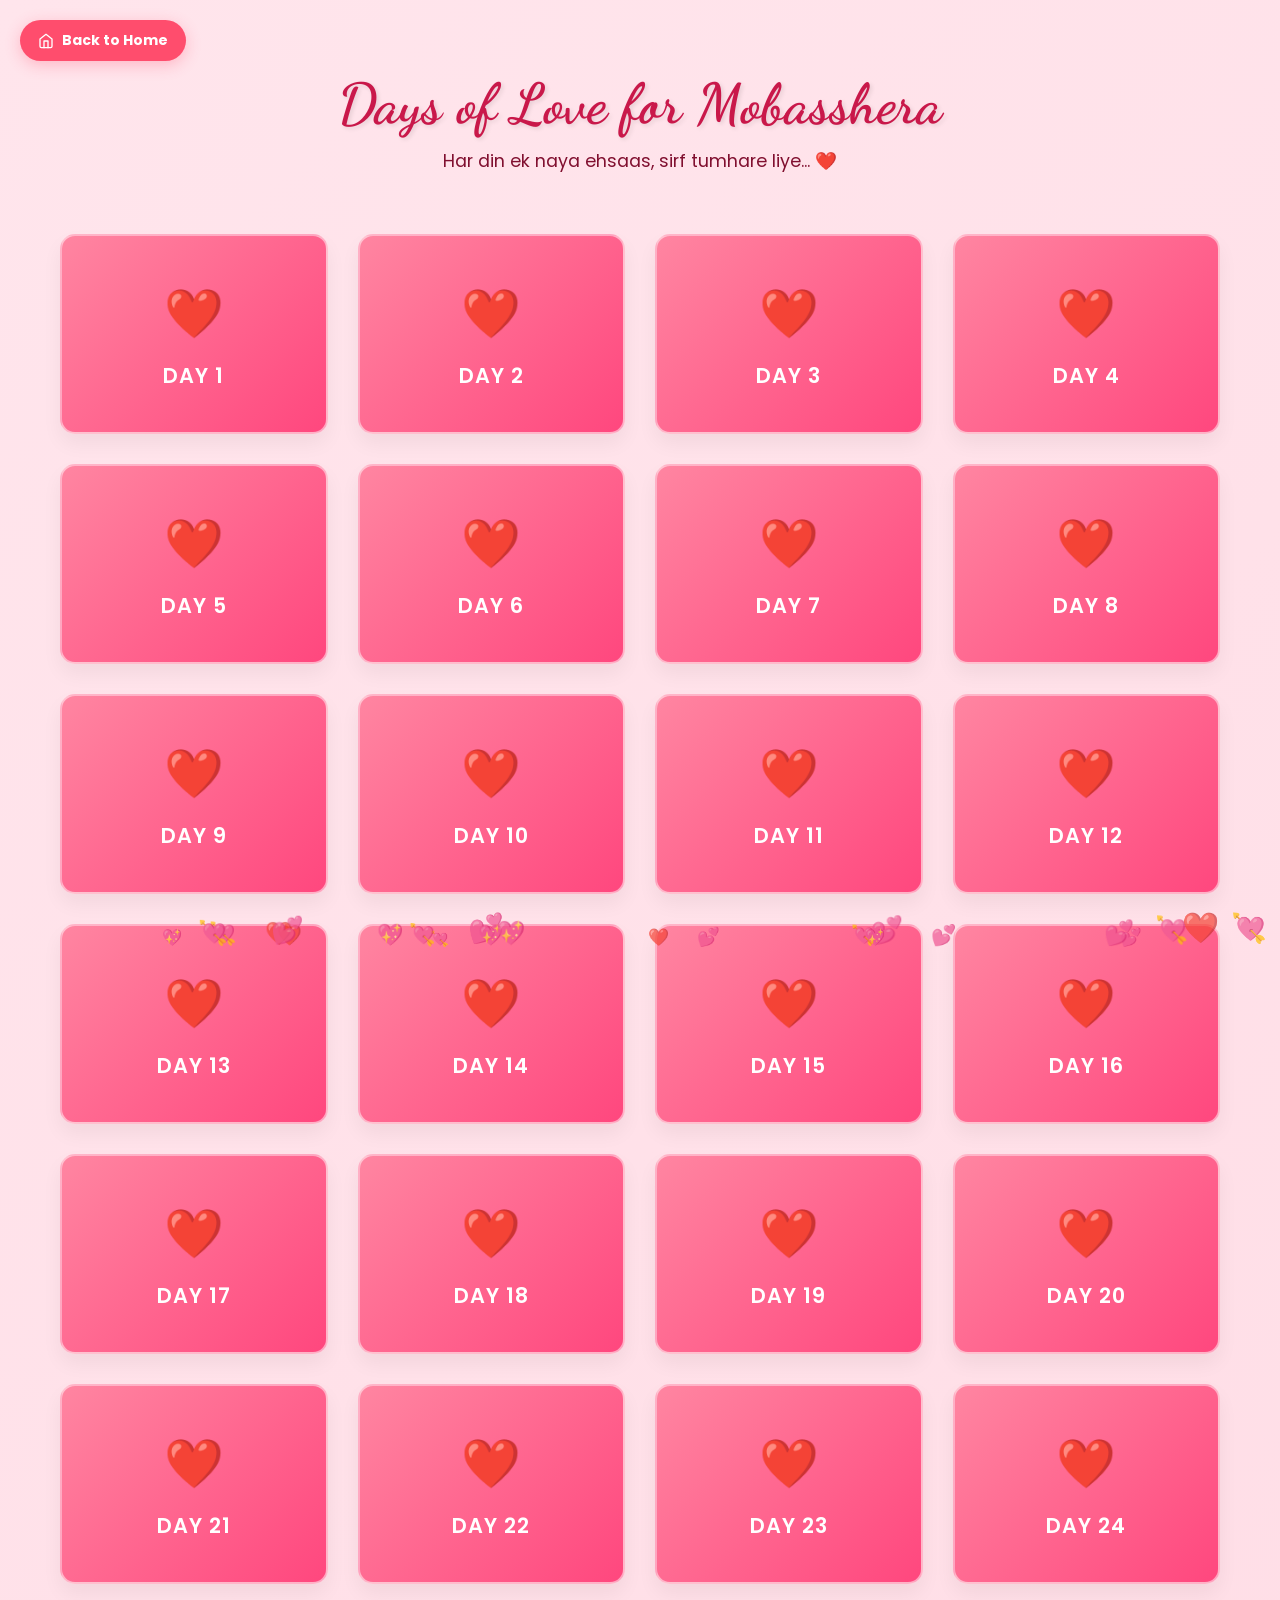
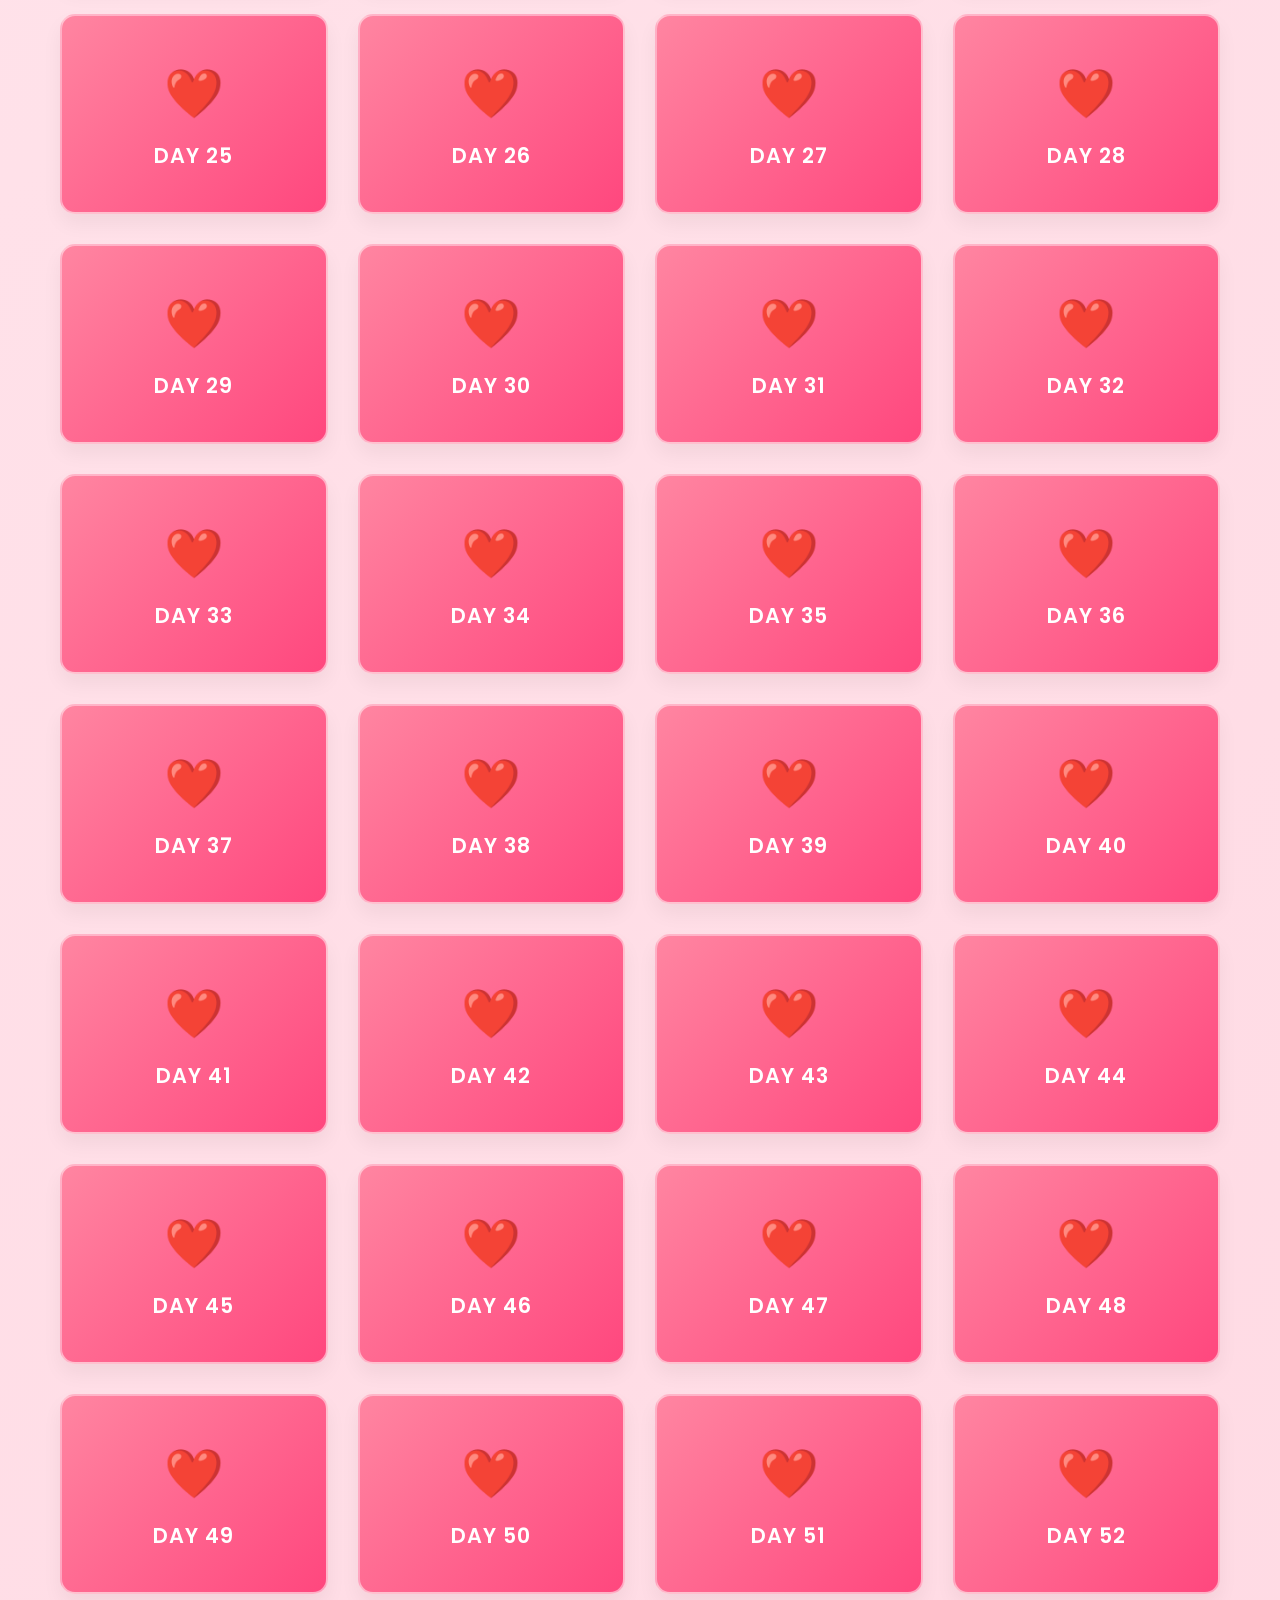
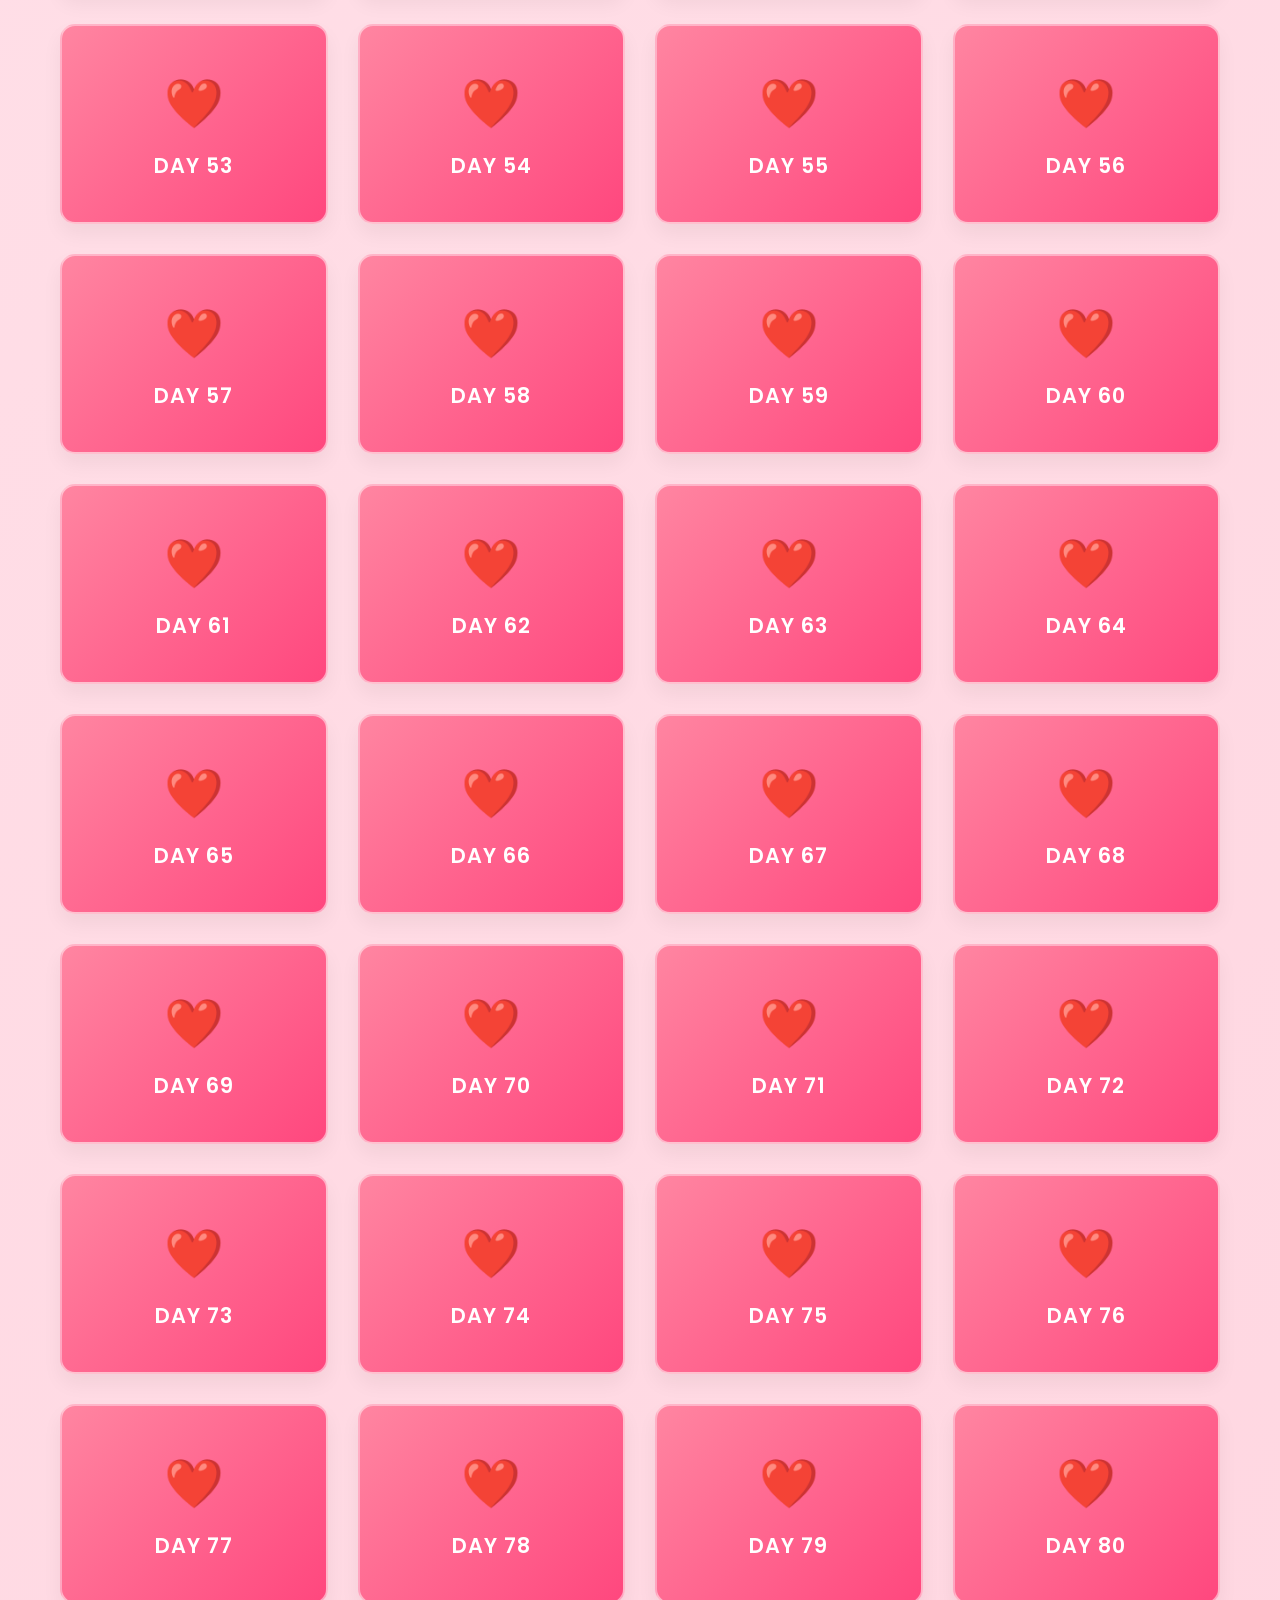
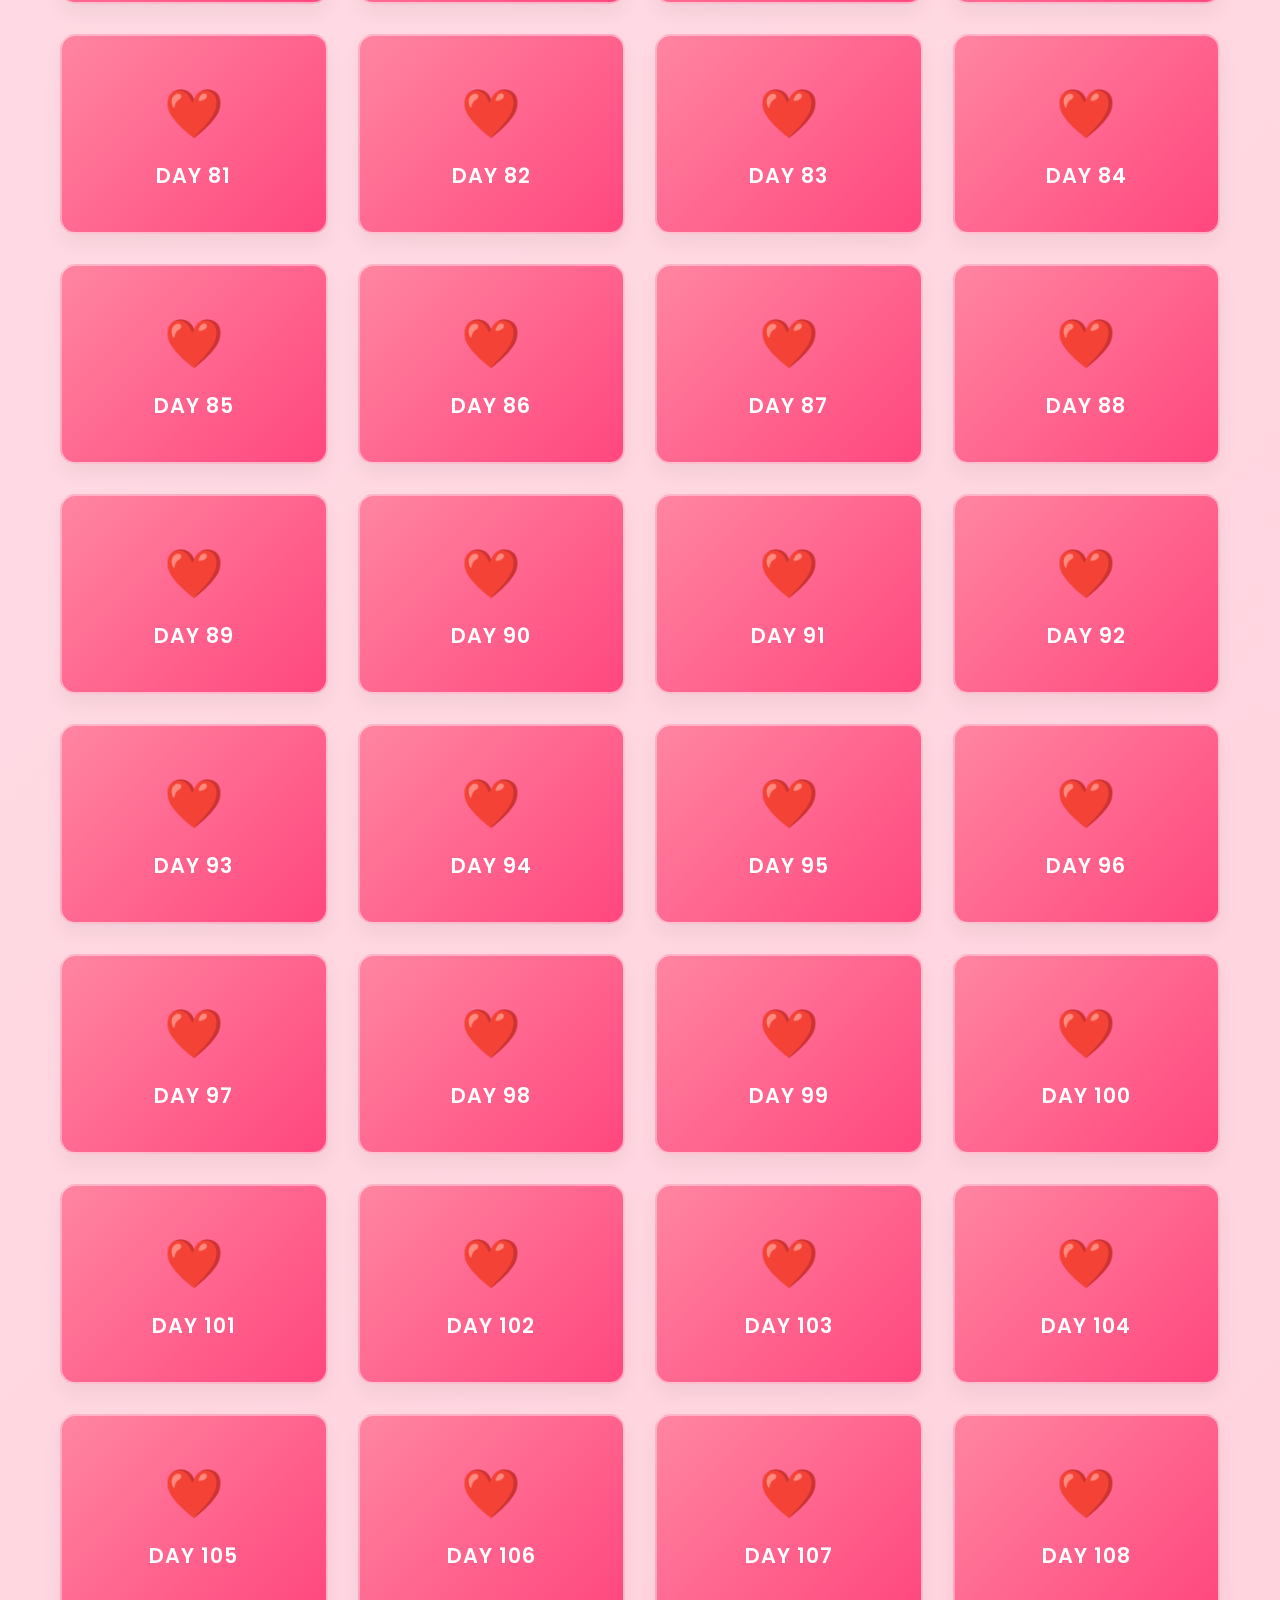
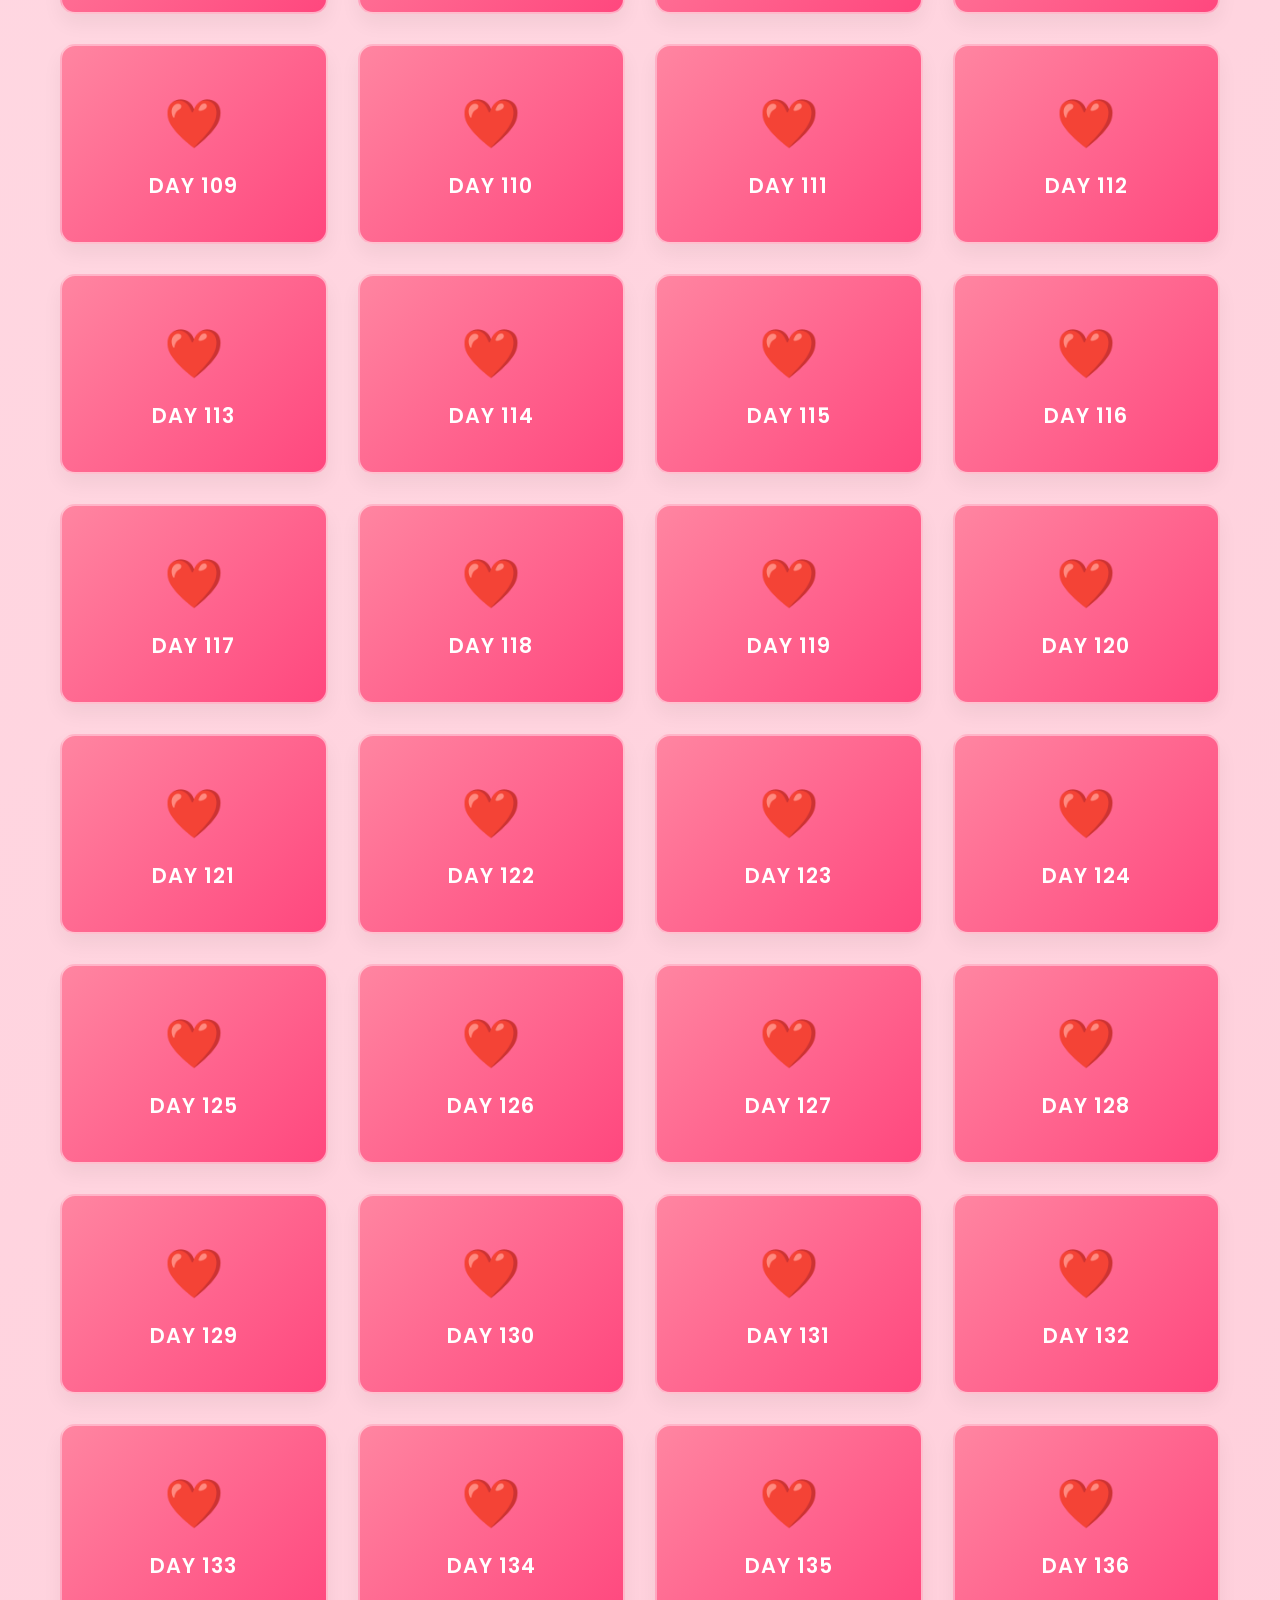
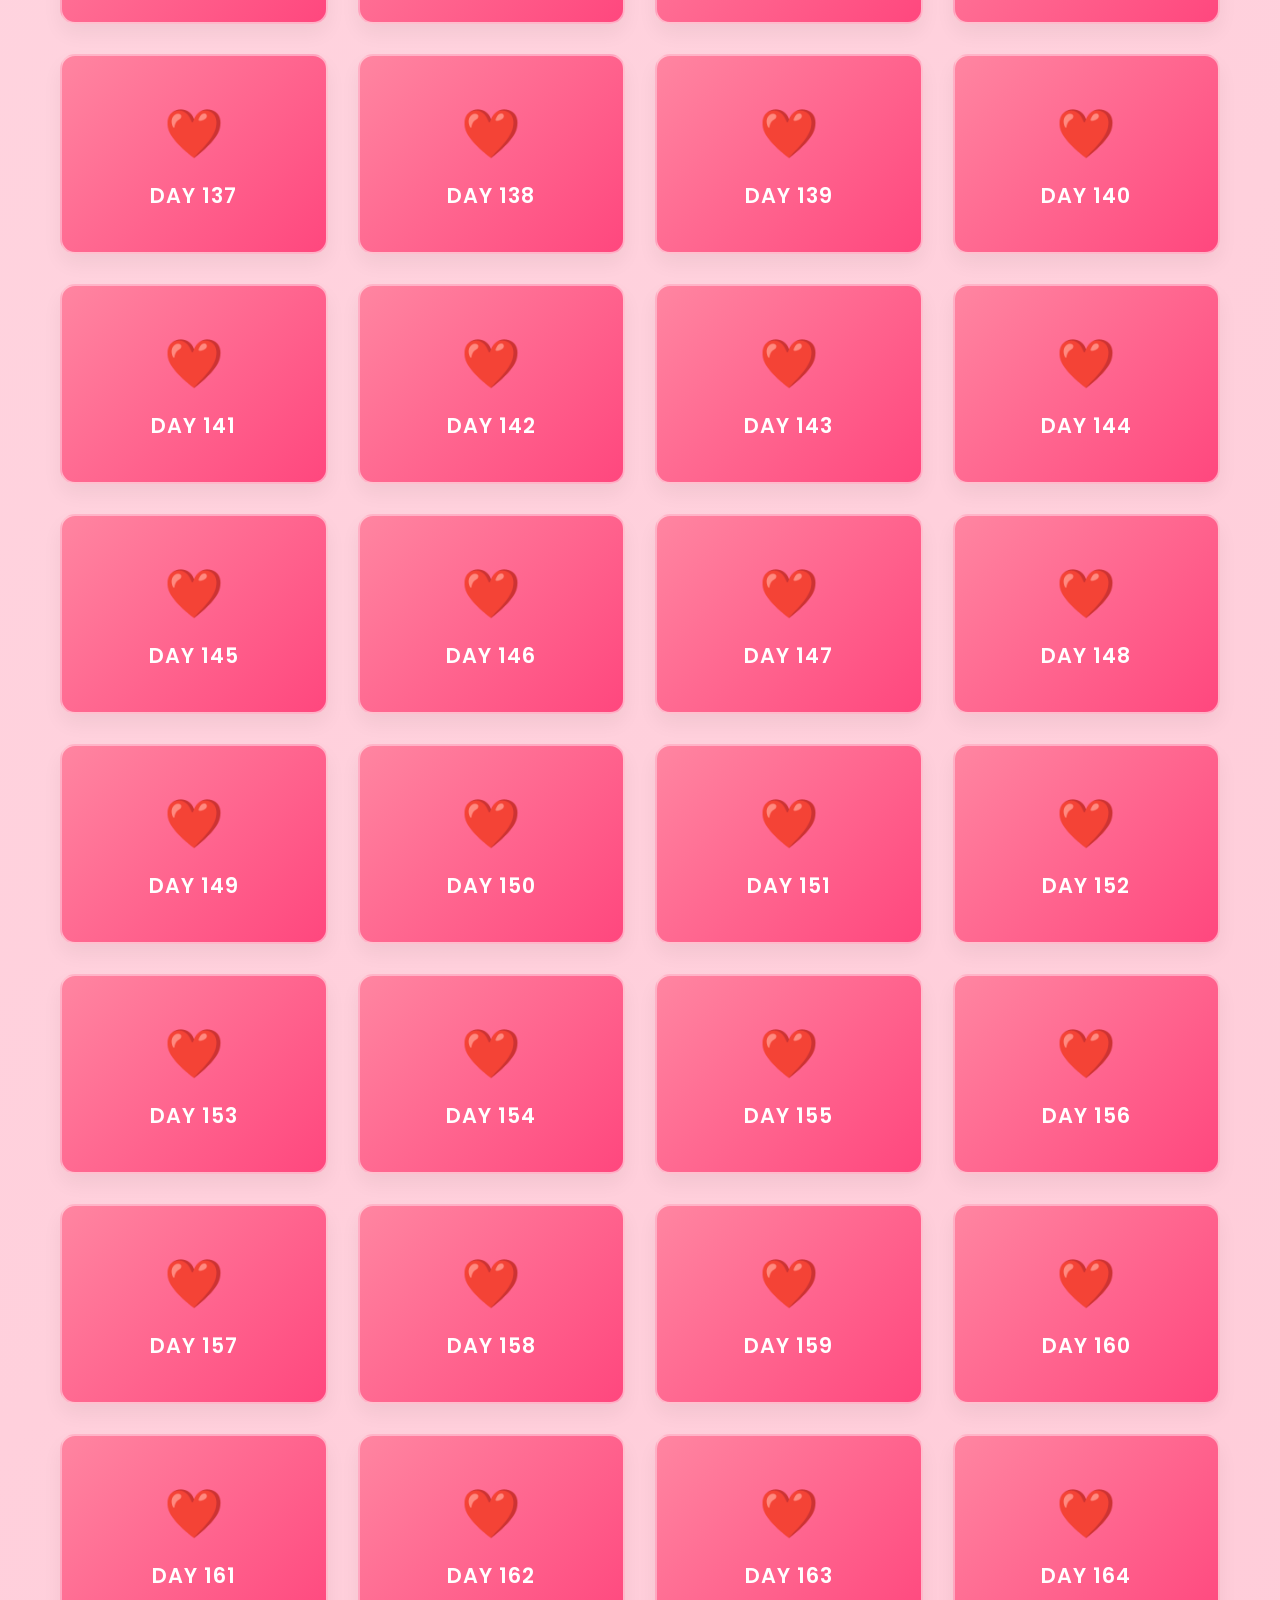
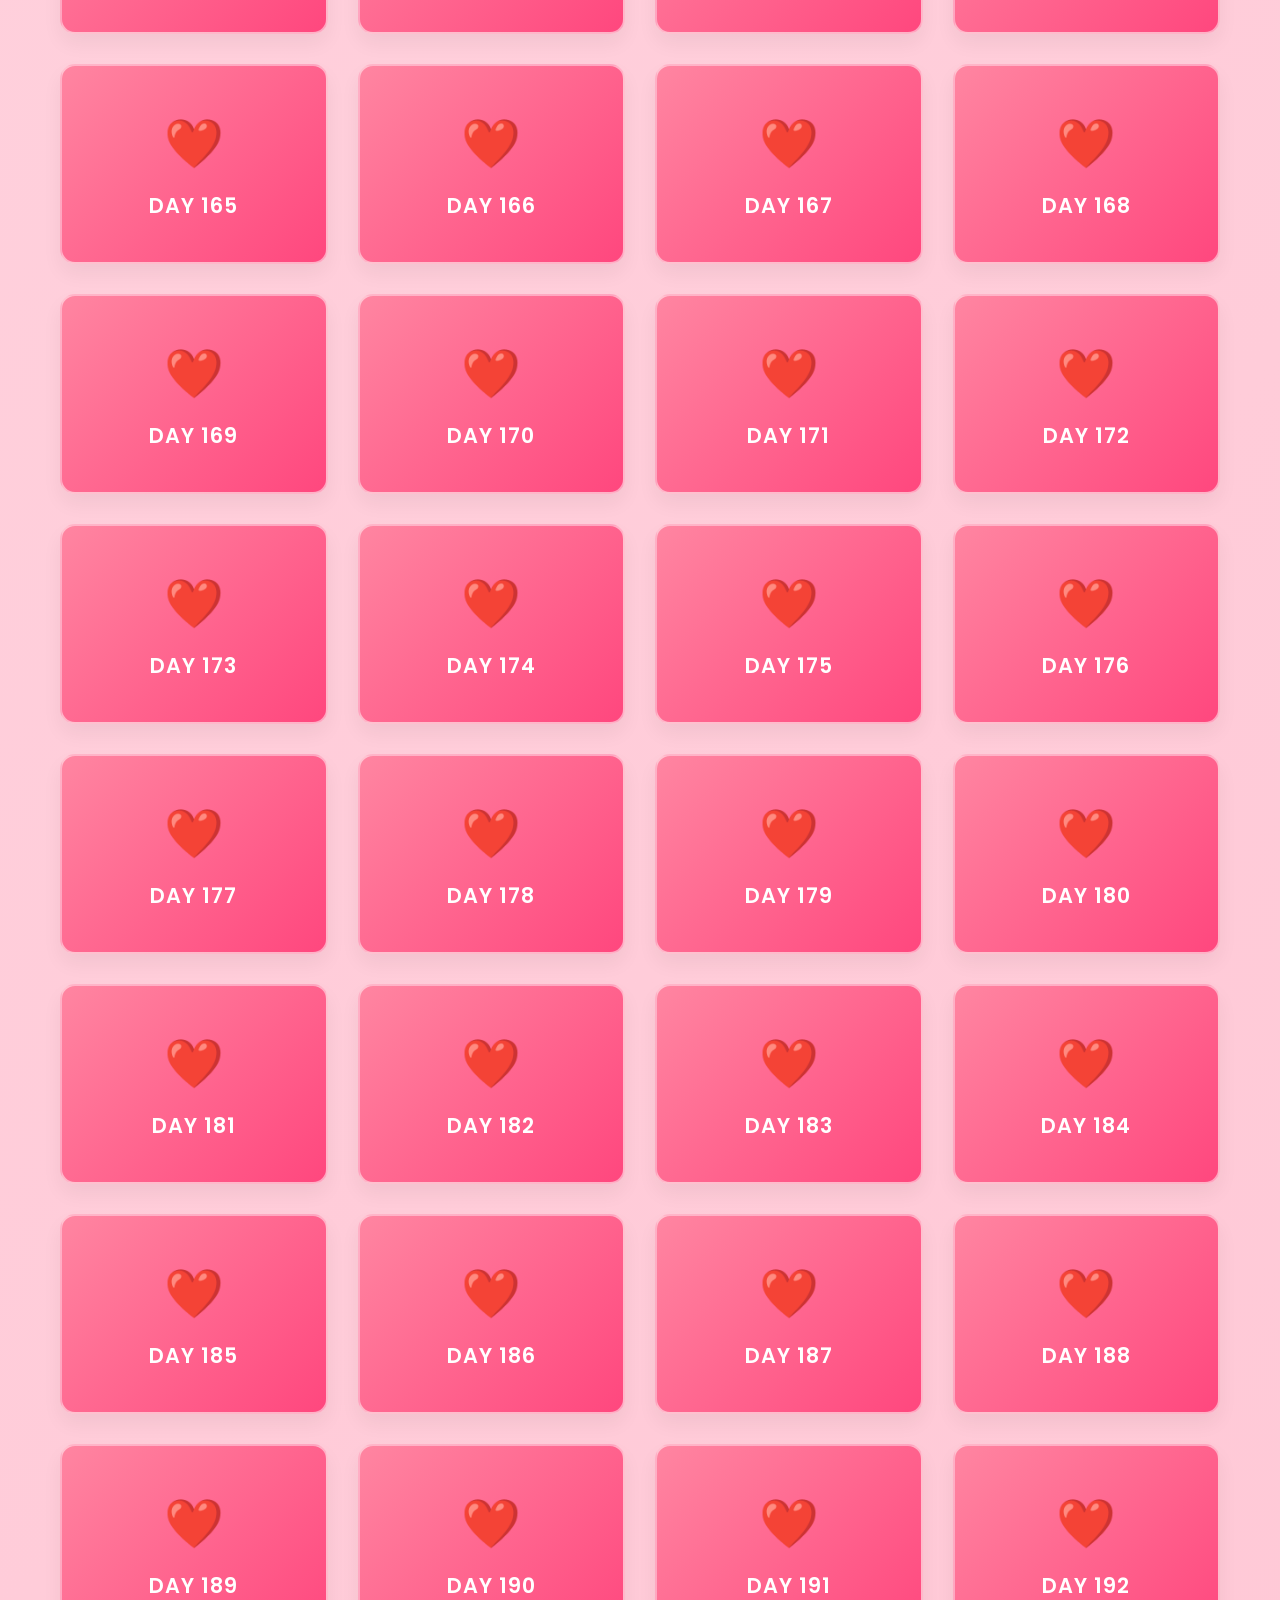
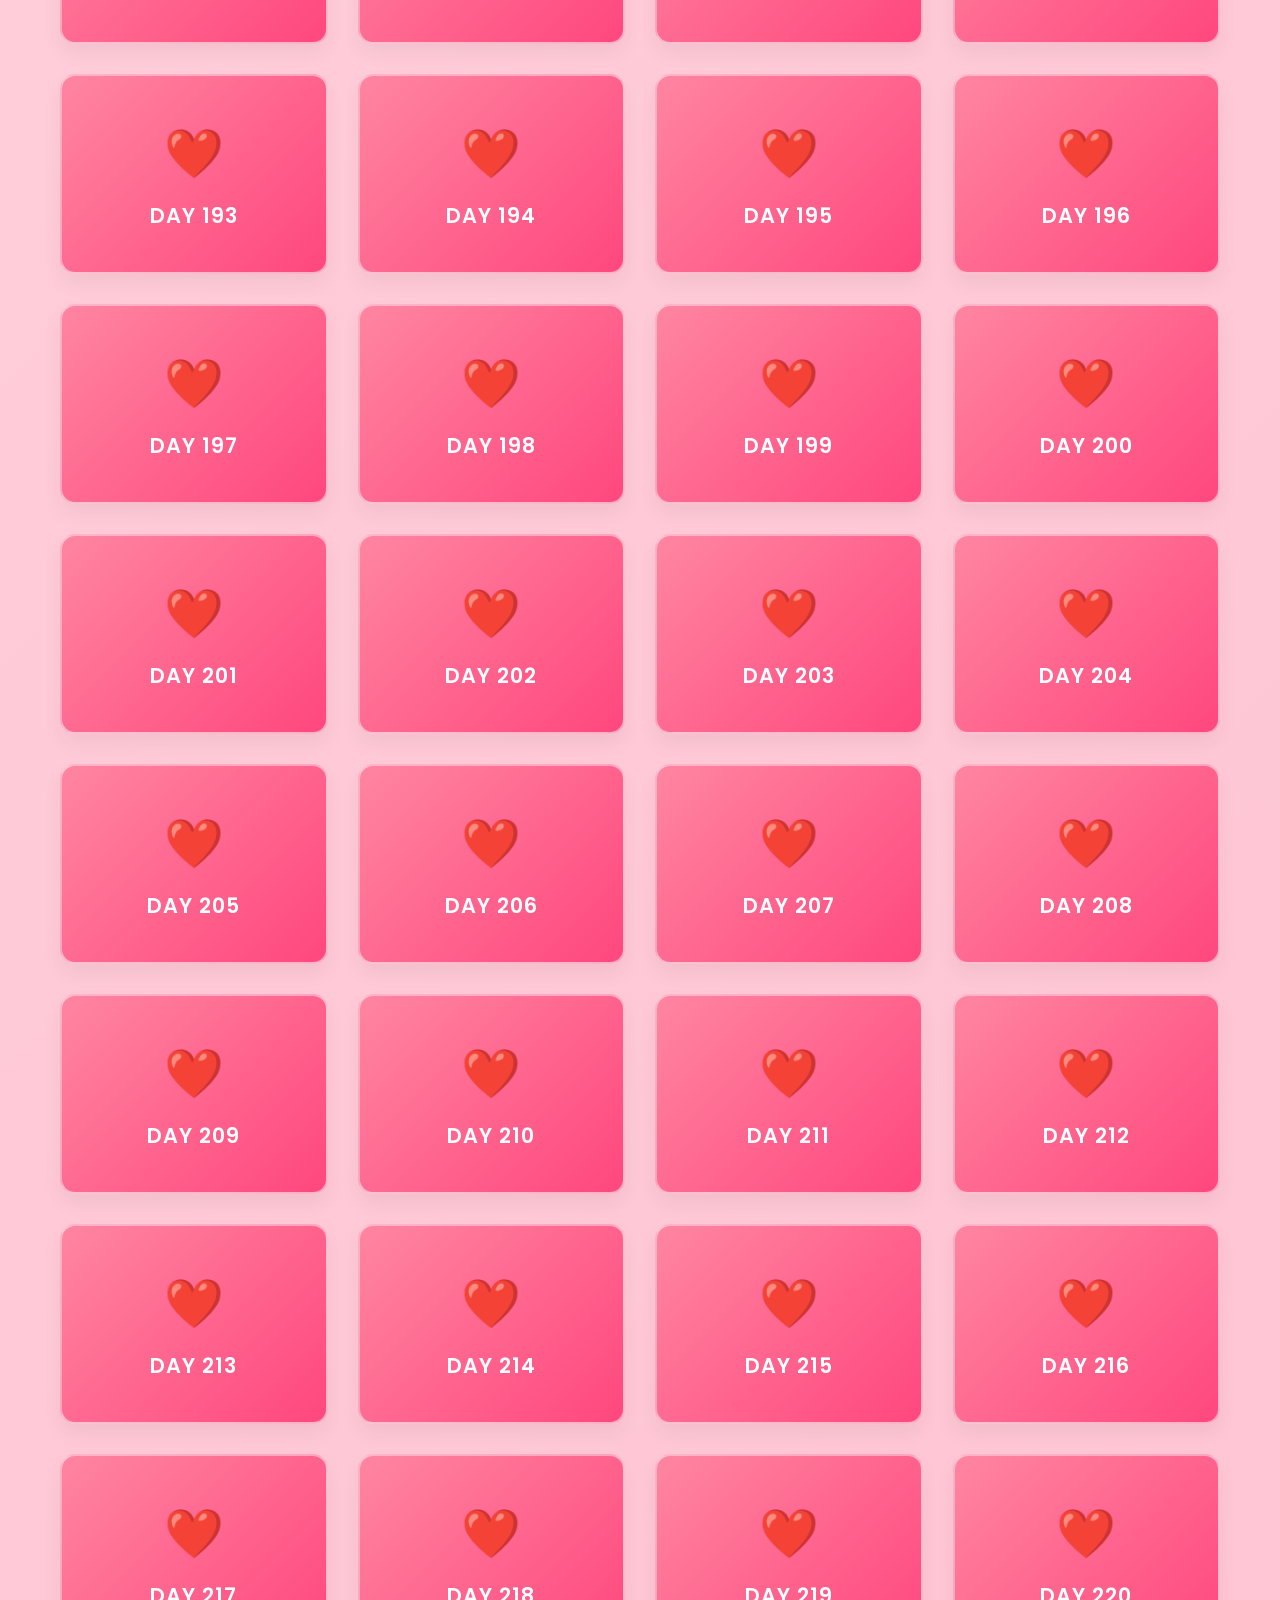
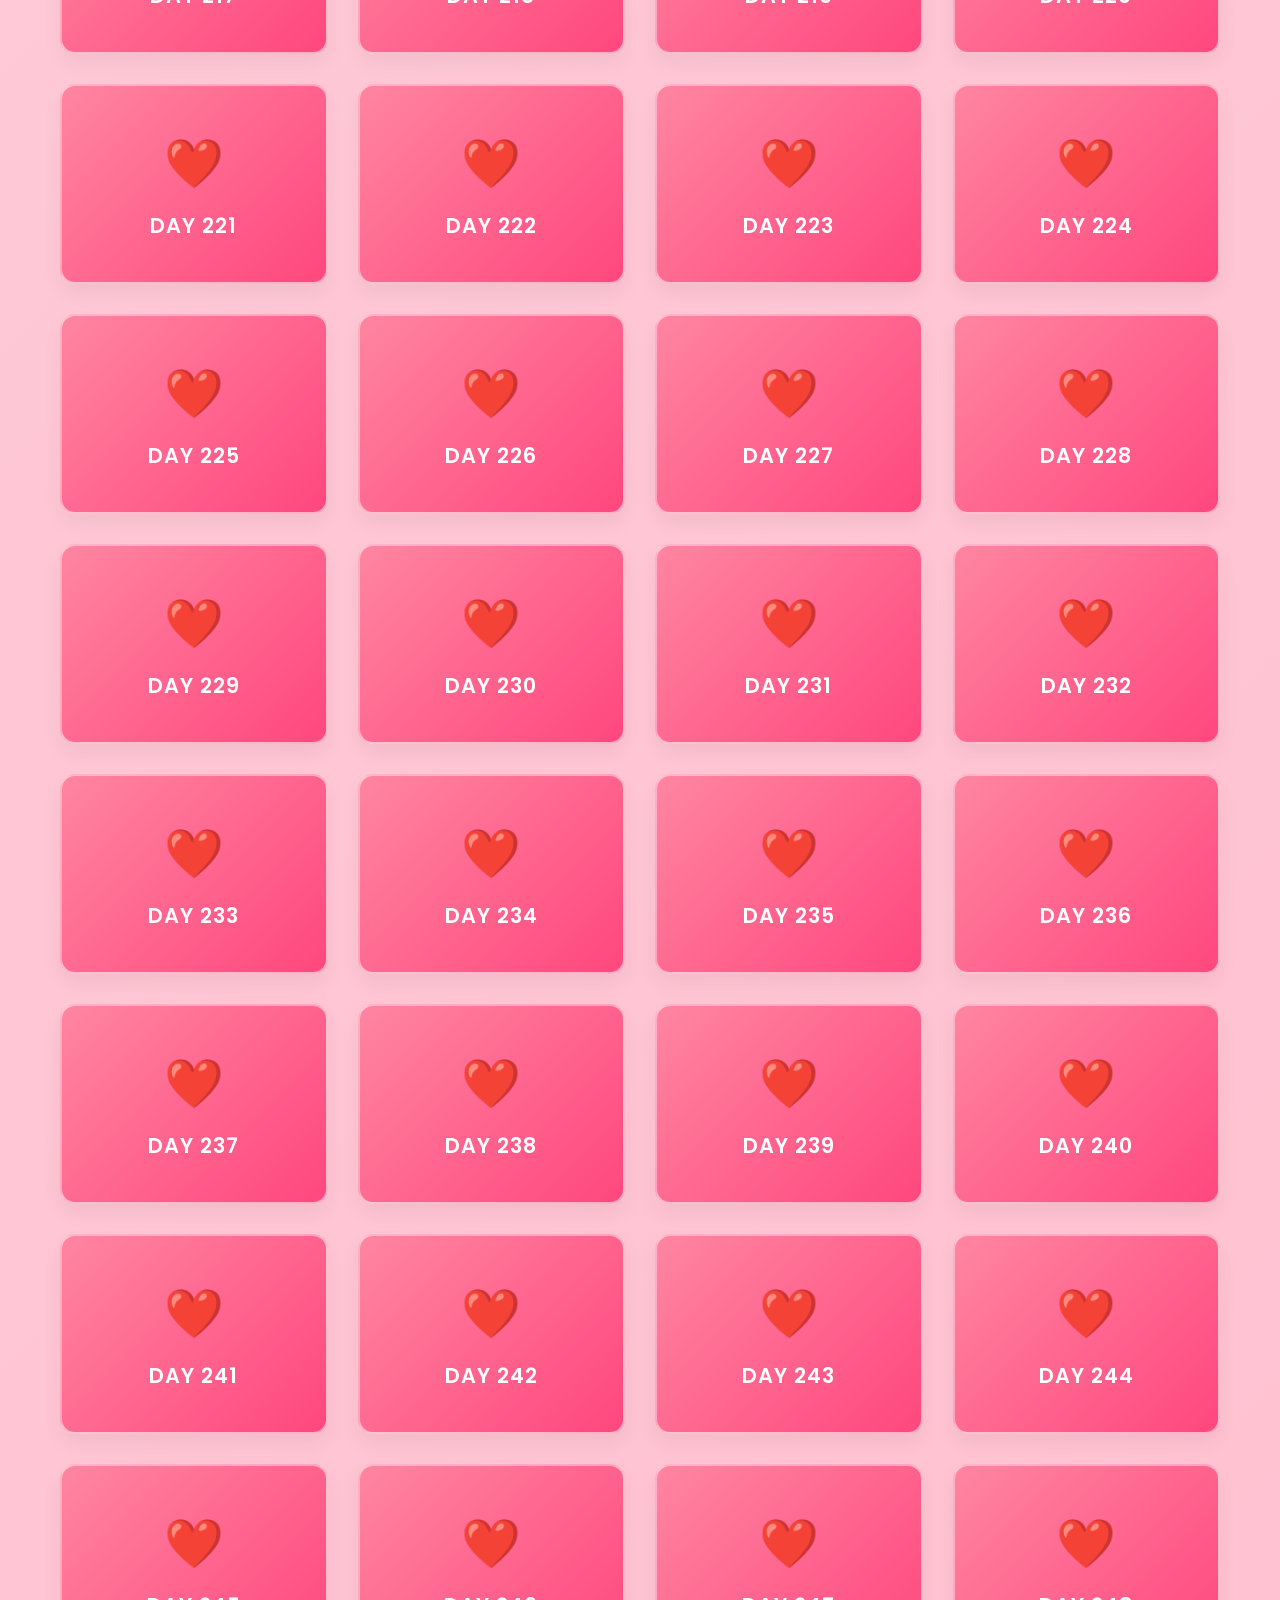
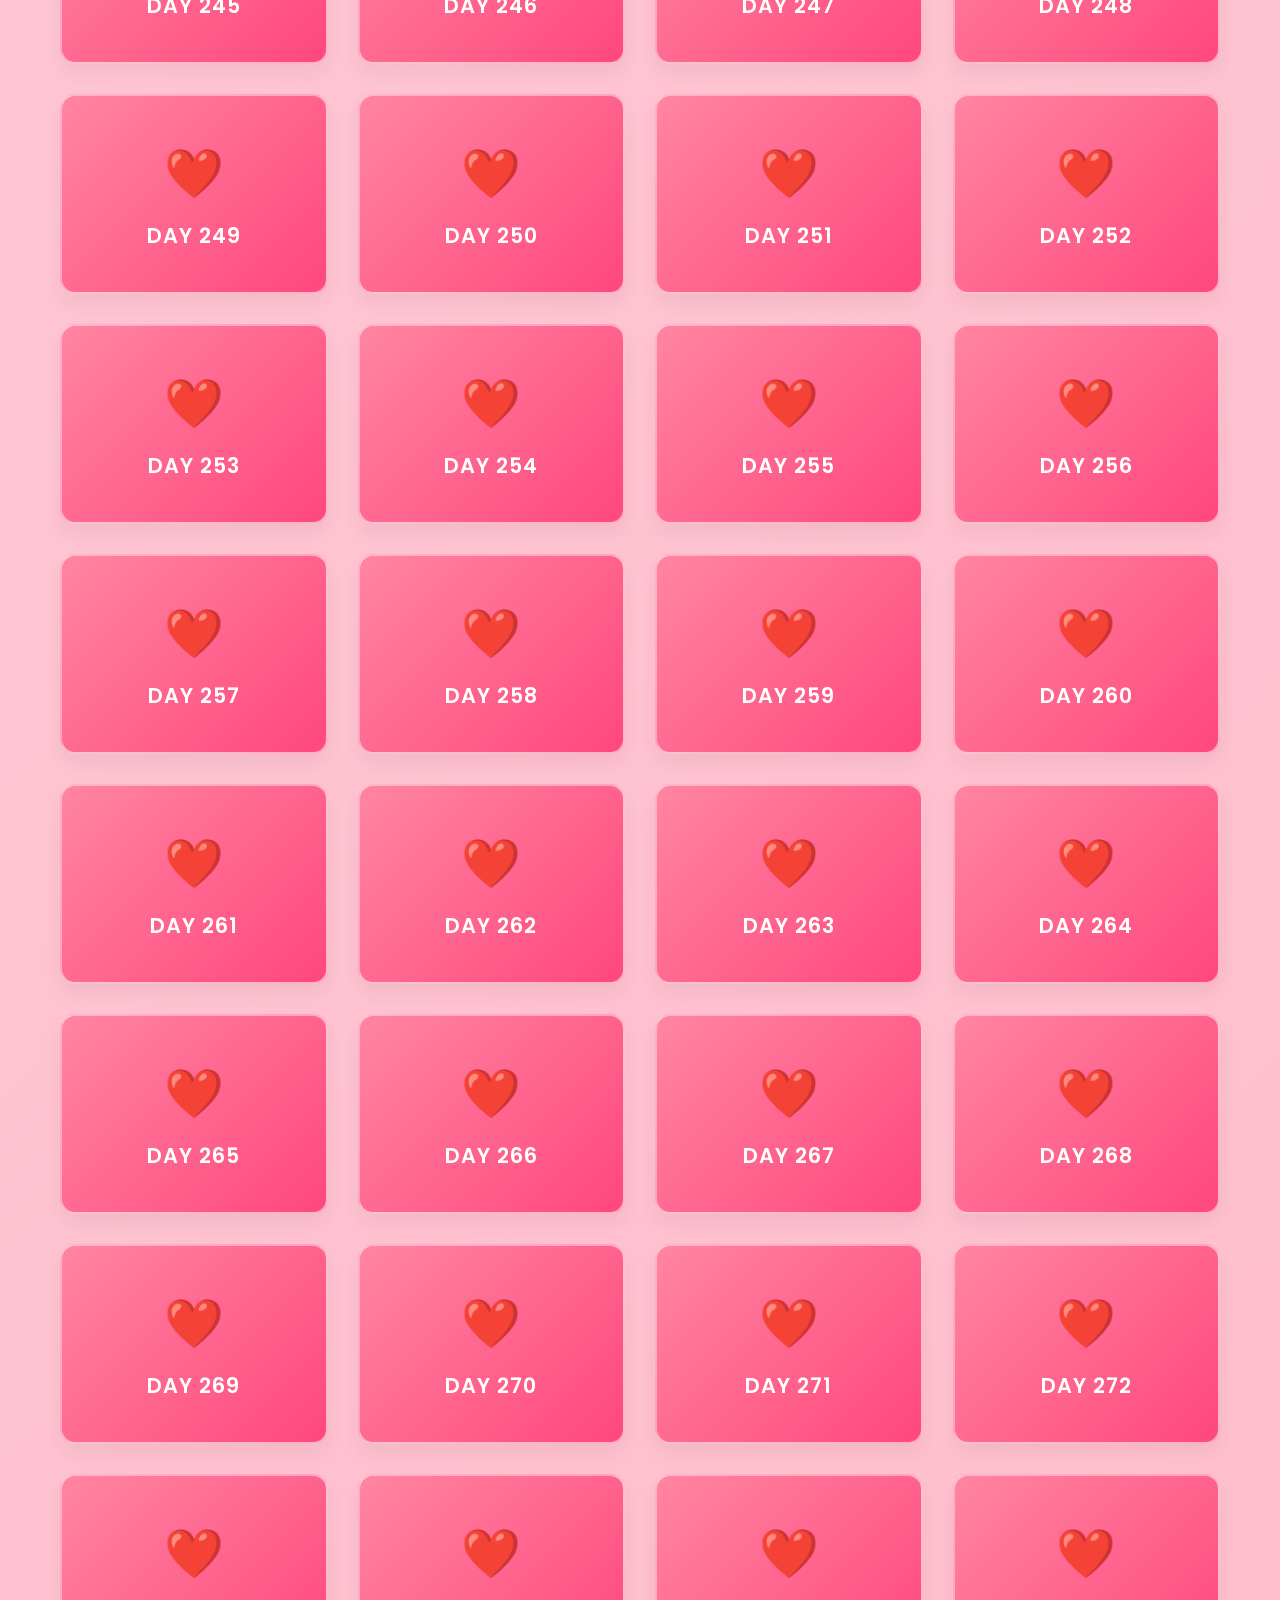
==== commit 233c25bc: "Fix back to home button HTML structure" ====
--- a/Mobasshera_Love_Letters/index.html
+++ b/Mobasshera_Love_Letters/index.html
@@ -13,7 +13,7 @@
 <a href="../index.html" class="back-to-home-btn">
     <svg width="16" height="16" viewBox="0 0 24 24" fill="none" stroke="currentColor" stroke-width="2" stroke-linecap="round" stroke-linejoin="round" style="margin-right: 8px; vertical-align: middle;"><path d="m3 9 9-7 9 7v11a2 2 0 0 1-2 2H5a2 2 0 0 1-2-2z"/><polyline points="9 22 9 12 15 12 15 22"/></svg>
     Back to Home
-</a>
+</a><br><br>
 
     <!-- Floating Hearts Container -->
     <div id="hearts-container"></div>
